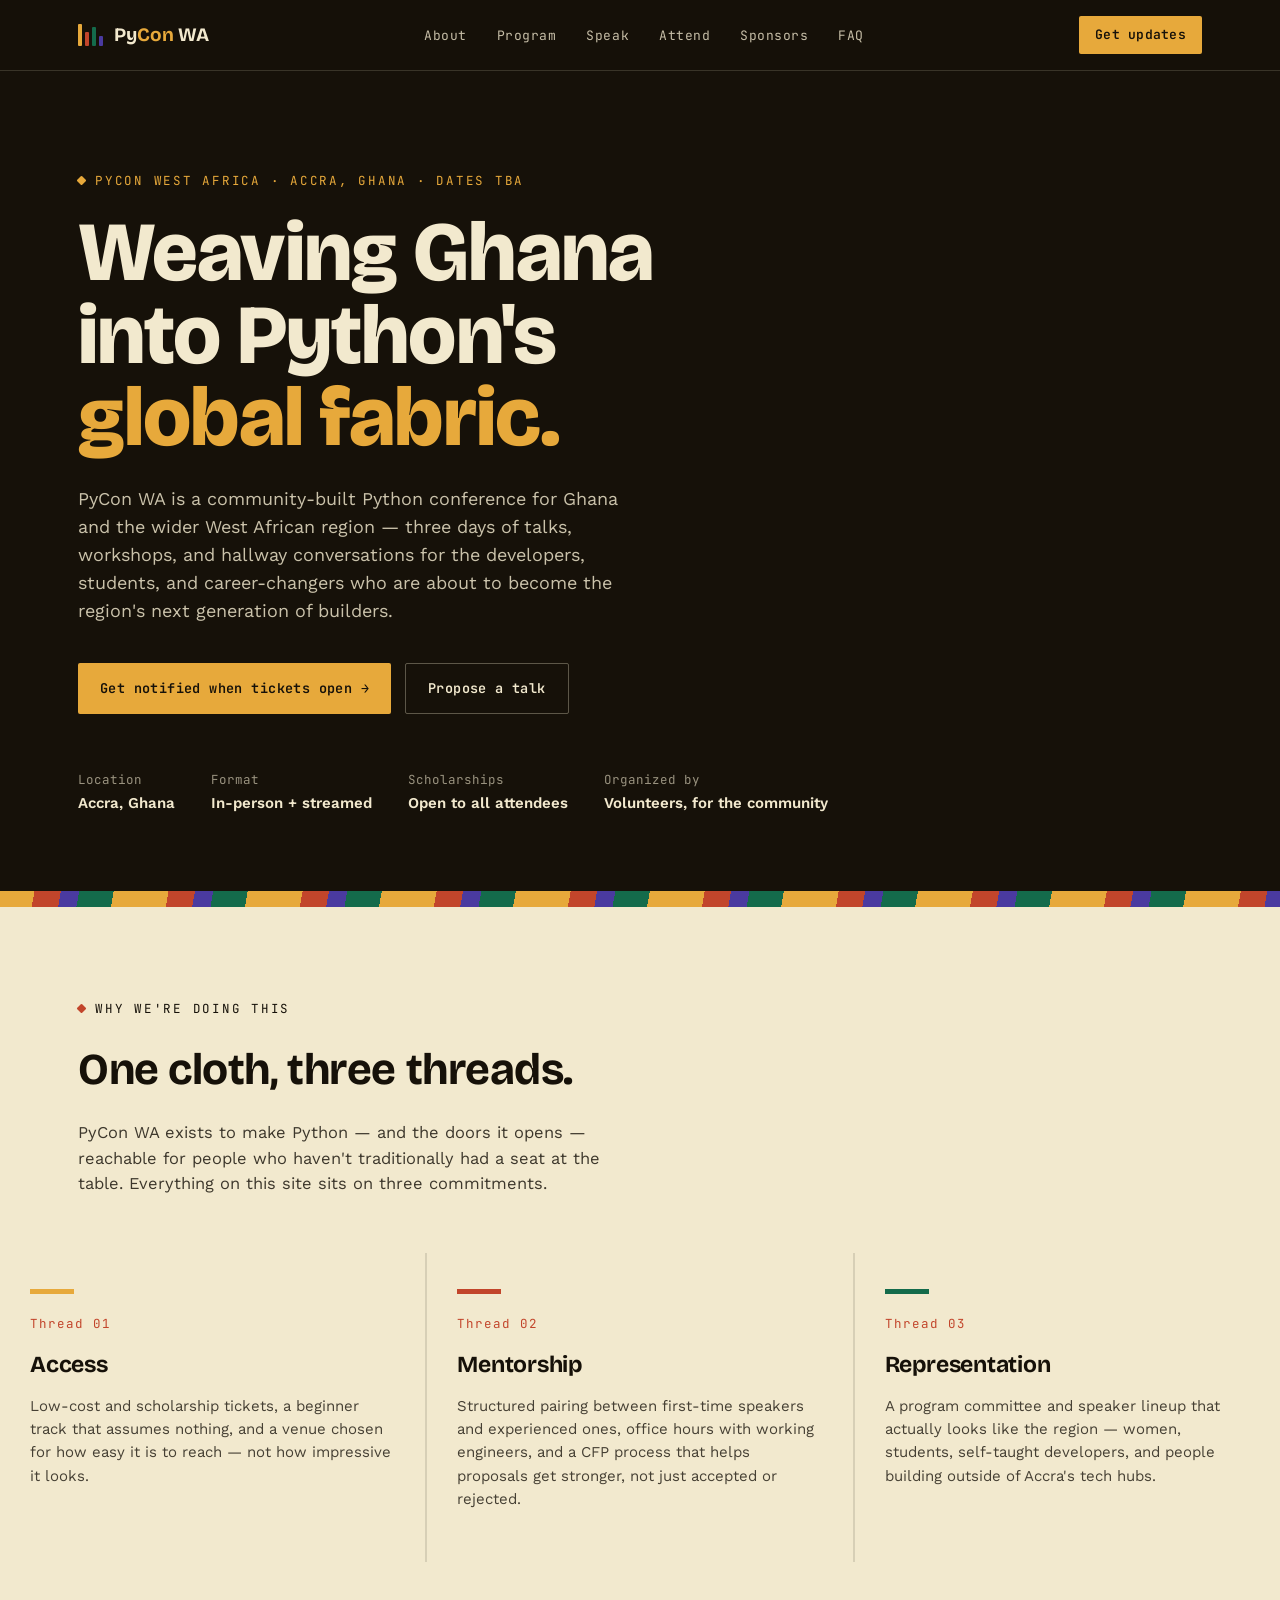
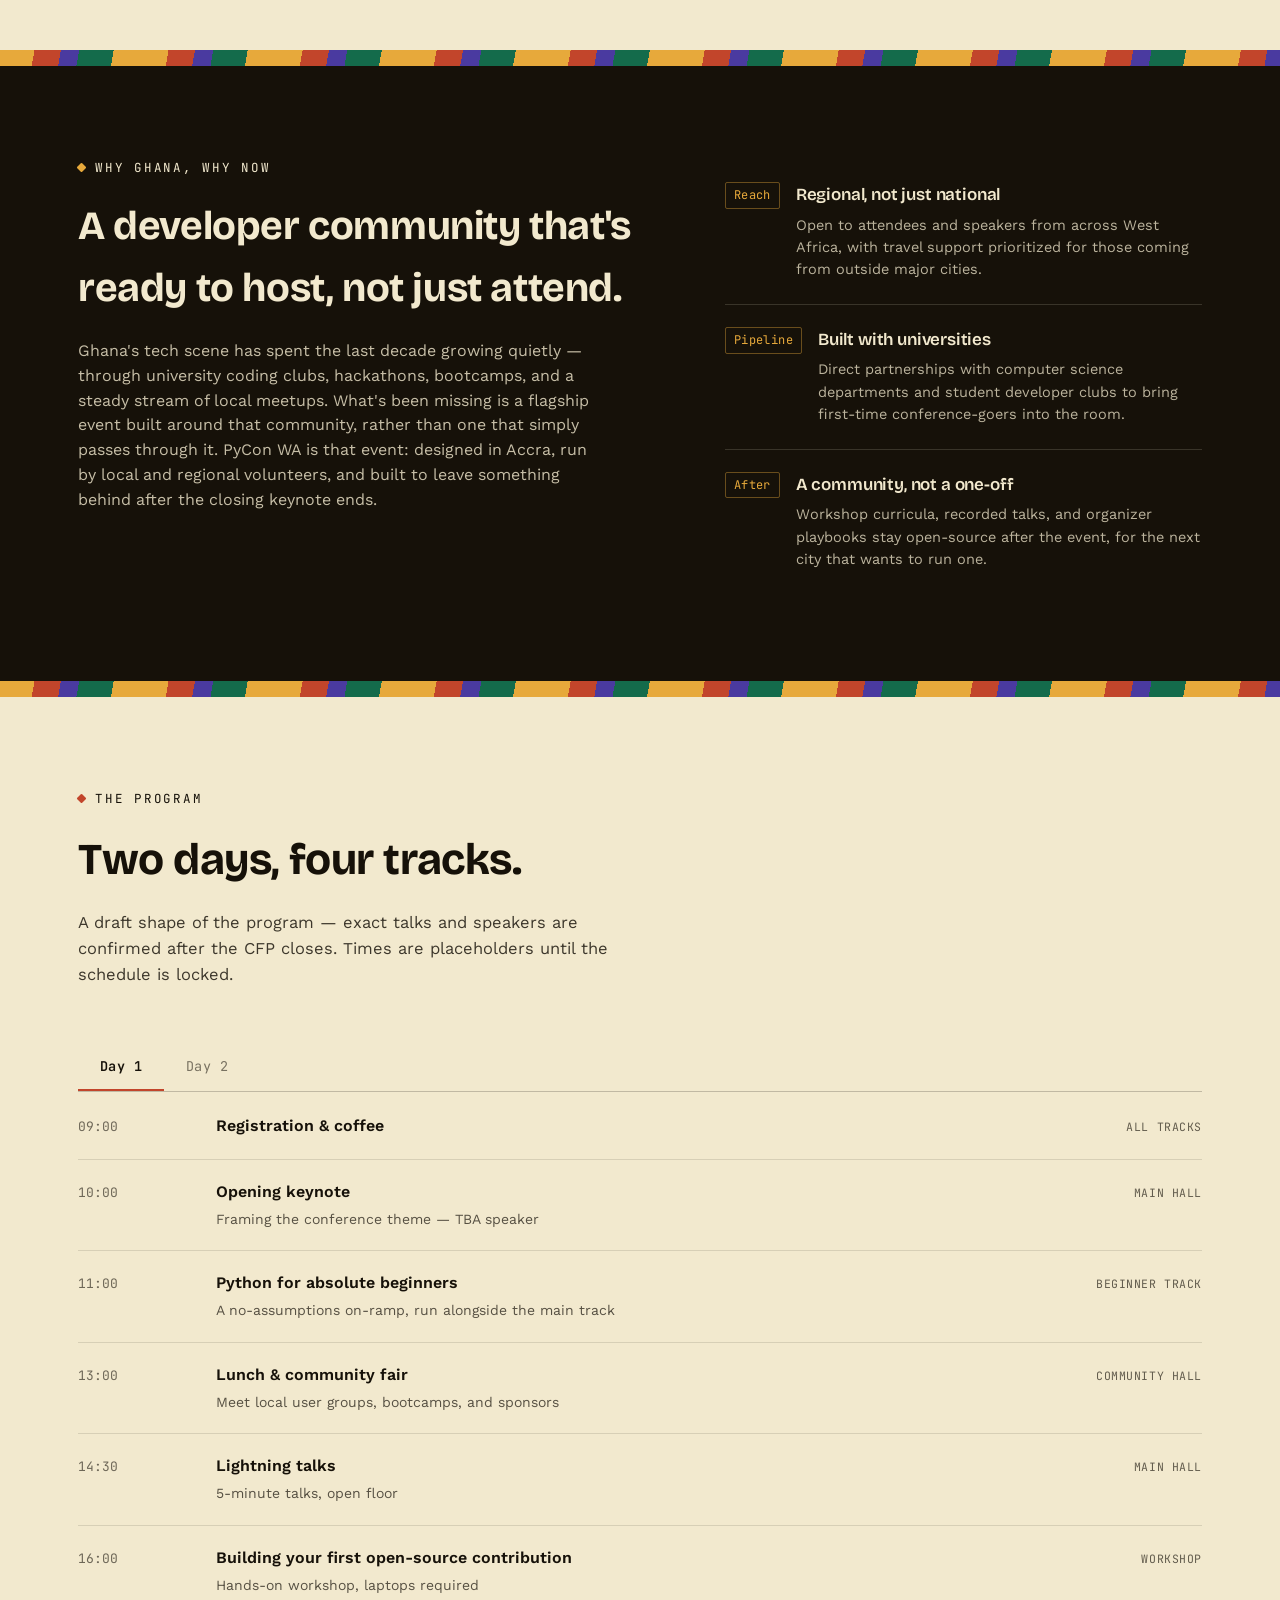
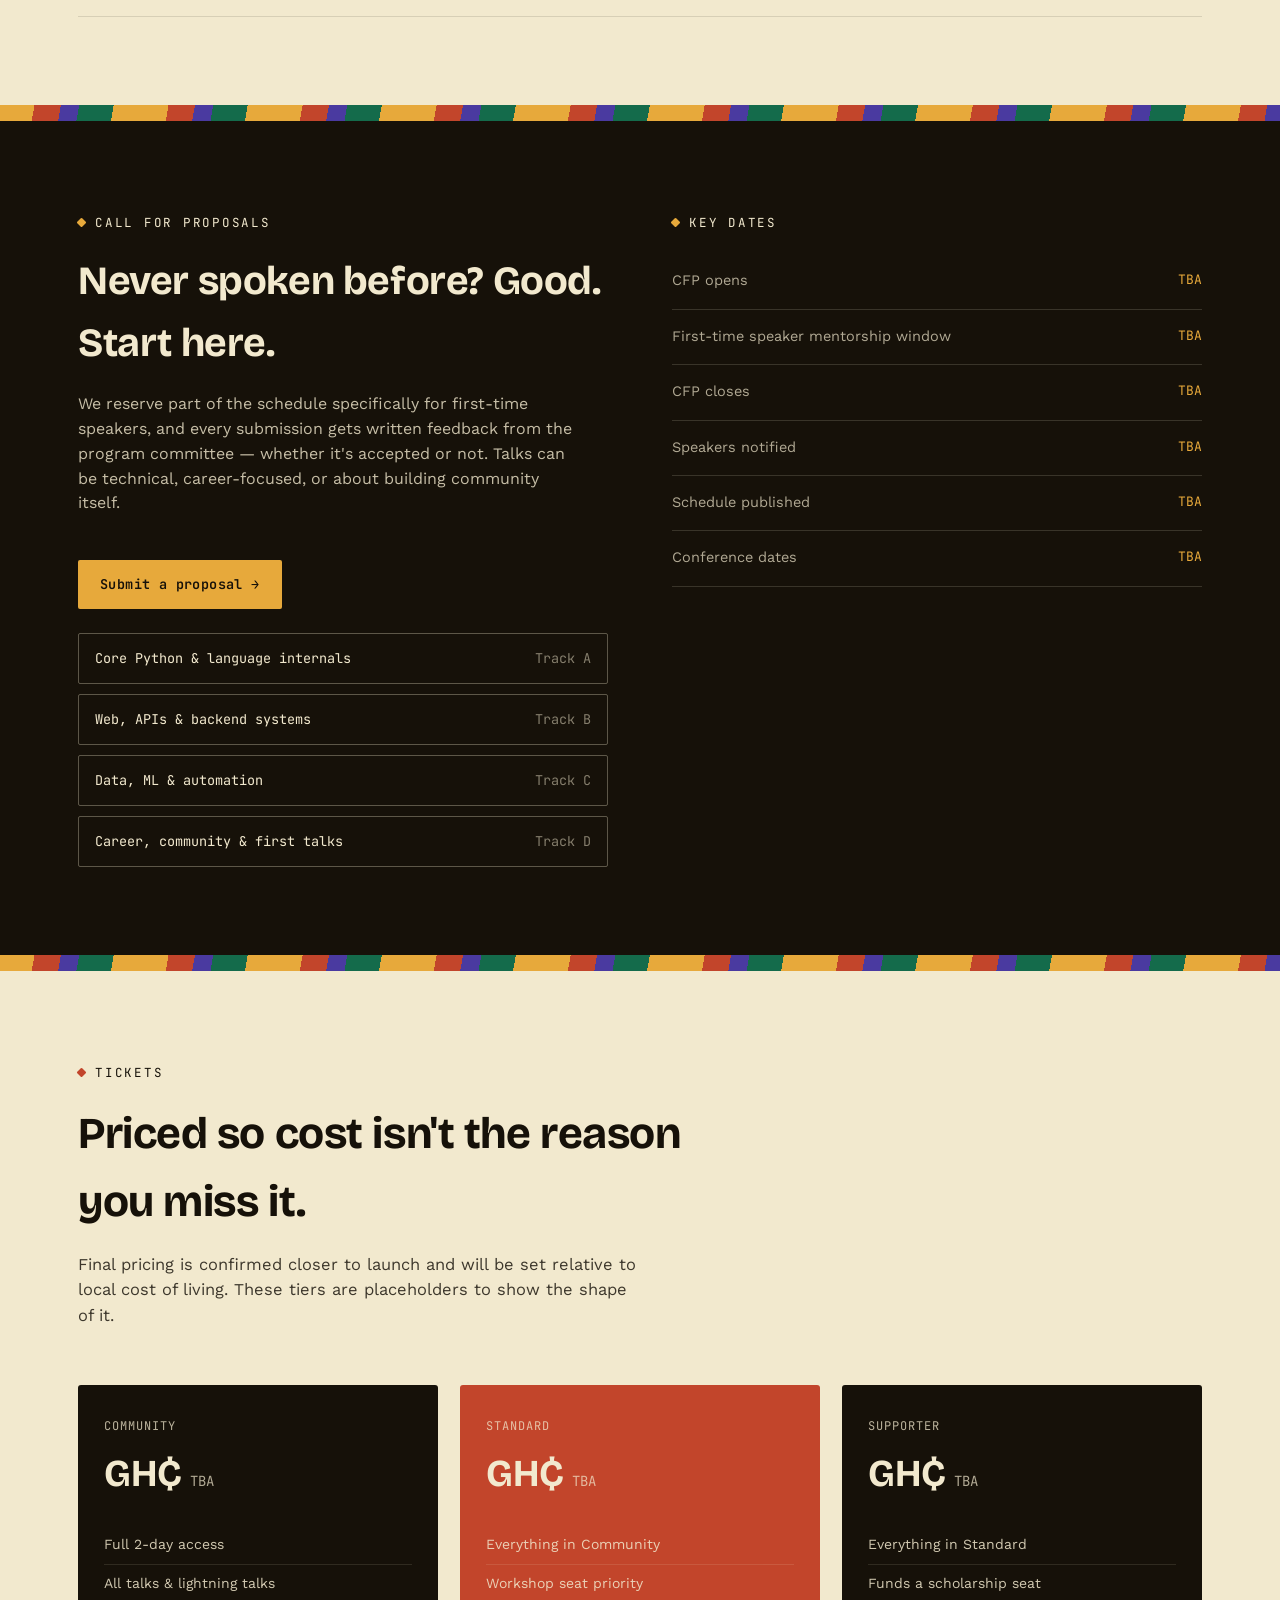
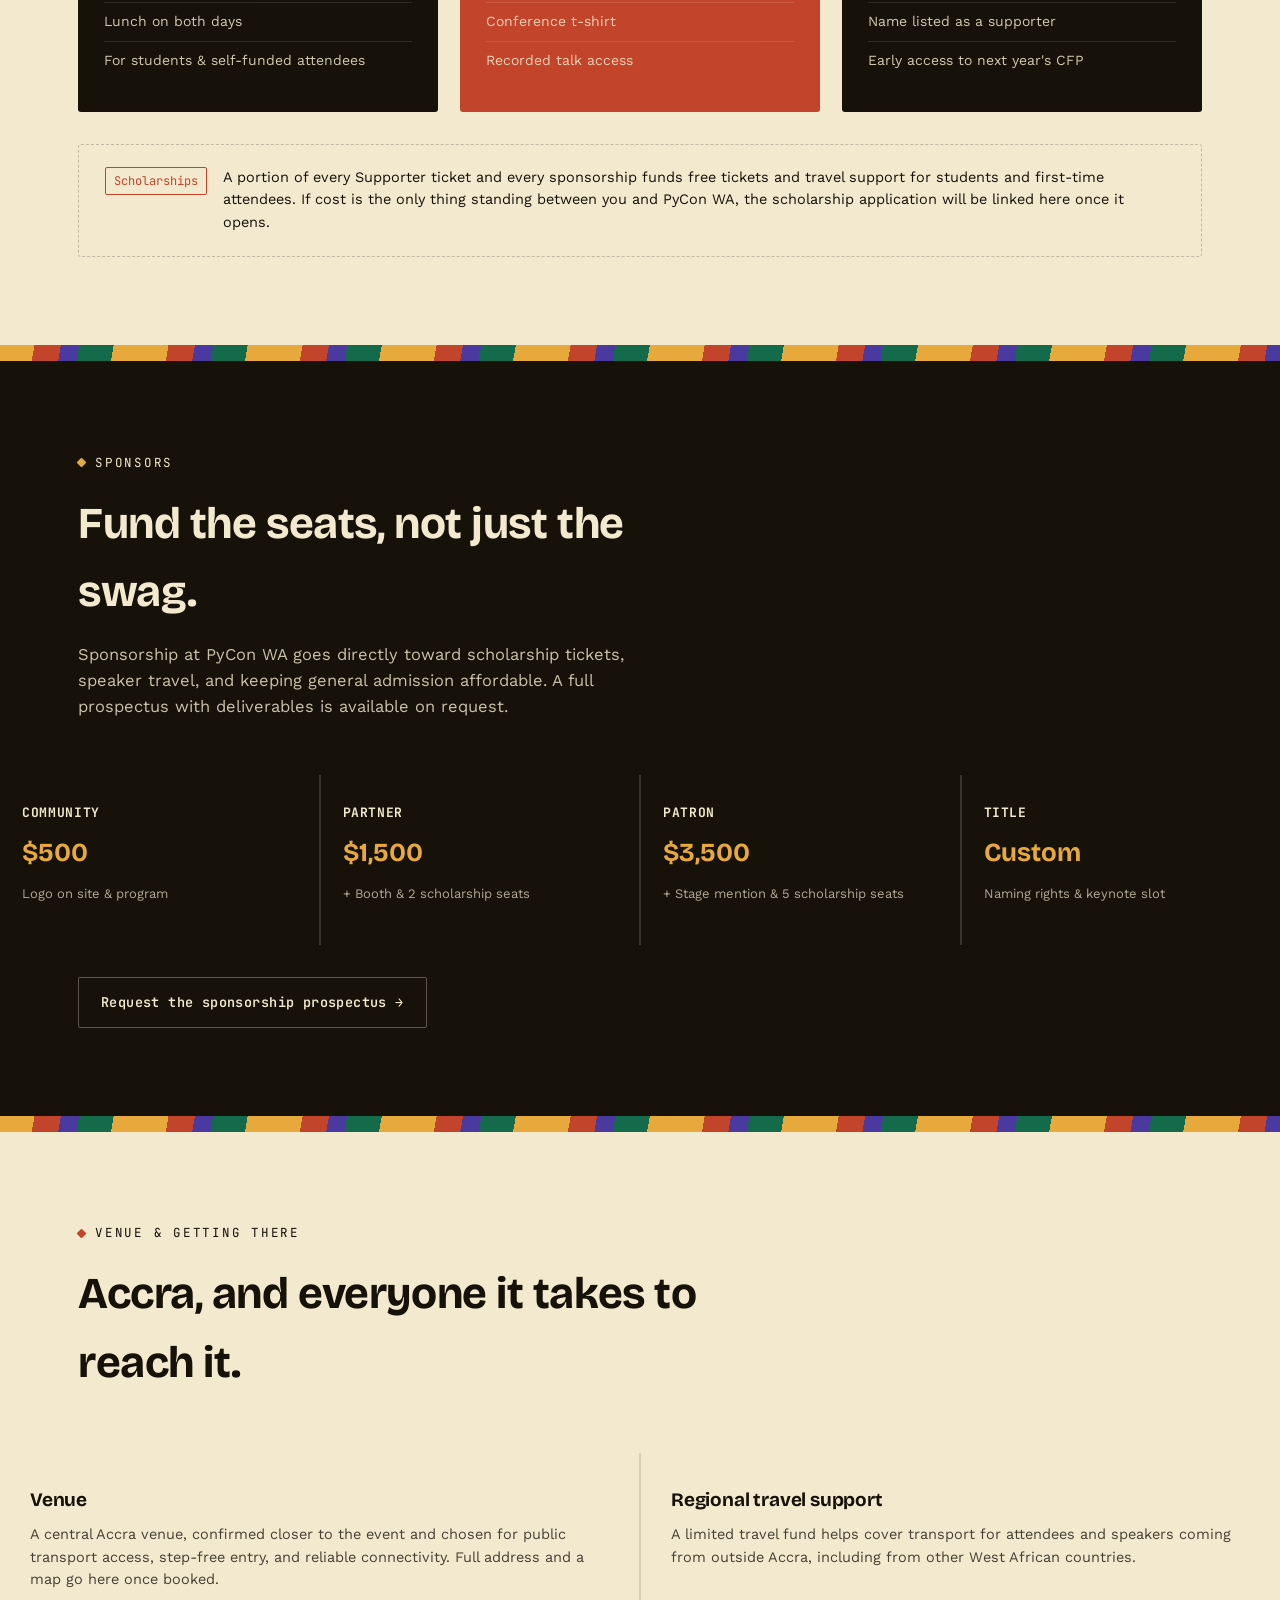
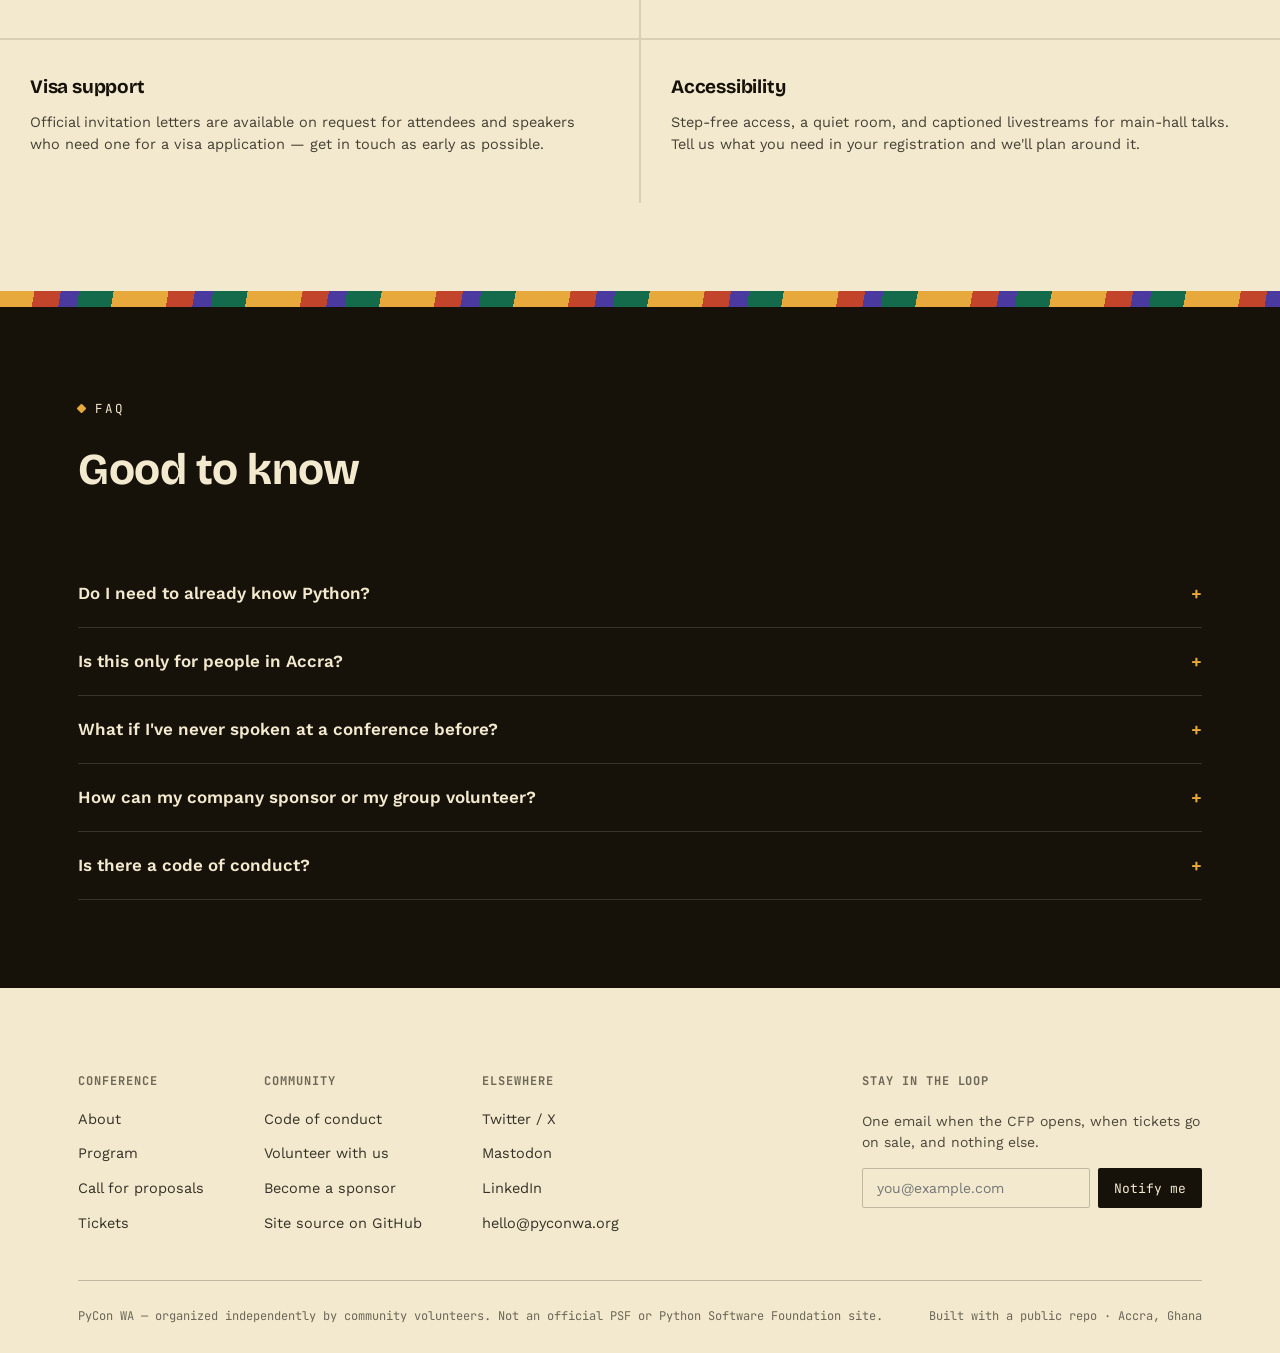
==== src/index.html @ 1bf24584 "initial commit" ====
<!DOCTYPE html>
<html lang="en">
<head>
<meta charset="UTF-8">
<meta name="viewport" content="width=device-width, initial-scale=1.0">
<title>PyCon WA 2027 — Accra, Ghana</title>
<meta name="description" content="PyCon West Africa — a Python conference in Accra, Ghana, built to expand who gets to build with technology.">
<link rel="preconnect" href="https://fonts.googleapis.com">
<link rel="preconnect" href="https://fonts.gstatic.com" crossorigin>
<link href="https://fonts.googleapis.com/css2?family=Bricolage+Grotesque:opsz,wght@12..96,400;12..96,500;12..96,600;12..96,700;12..96,800&family=Work+Sans:wght@400;500;600;700&family=JetBrains+Mono:wght@400;500;600&display=swap" rel="stylesheet">
<link rel="stylesheet" href="static/css/styles.css">
</head>
<body>

<header class="site">
  <nav>
    <a href="#" class="brand">
      <span class="brand-mark"><span></span><span></span><span></span><span></span></span>
      <span class="brand-word">Py<em>Con</em> WA</span>
    </a>
    <ul class="nav-links" id="navLinks">
      <li><a href="#about">About</a></li>
      <li><a href="#program">Program</a></li>
      <li><a href="#speak">Speak</a></li>
      <li><a href="#attend">Attend</a></li>
      <li><a href="#sponsors">Sponsors</a></li>
      <li><a href="#faq">FAQ</a></li>
    </ul>
    <a href="#attend" class="nav-cta">Get updates</a>
    <button class="nav-toggle" id="navToggle" aria-label="Toggle menu" aria-expanded="false">
      <svg viewBox="0 0 24 24" fill="none" stroke="currentColor" stroke-width="2"><path d="M4 7h16M4 12h16M4 17h16"/></svg>
    </button>
  </nav>
</header>

<section class="hero dark">
  <div class="wrap">
    <div class="hero-kicker eyebrow">PyCon West Africa · Accra, Ghana · Dates TBA</div>
    <h1>Weaving Ghana <br>into Python's <span class="accent">global fabric.</span></h1>
    <p class="hero-sub">PyCon WA is a community-built Python conference for Ghana and the wider West African region — three days of talks, workshops, and hallway conversations for the developers, students, and career-changers who are about to become the region's next generation of builders.</p>
    <div class="hero-actions">
      <a href="#attend" class="btn btn-primary">Get notified when tickets open →</a>
      <a href="#speak" class="btn btn-ghost">Propose a talk</a>
    </div>
    <div class="hero-meta">
      <div>Location <strong>Accra, Ghana</strong></div>
      <div>Format <strong>In-person + streamed</strong></div>
      <div>Scholarships <strong>Open to all attendees</strong></div>
      <div>Organized by <strong>Volunteers, for the community</strong></div>
    </div>
  </div>
</section>

<div class="weave"></div>

<section class="light" id="about">
  <div class="wrap">
    <div class="section-head reveal">
      <div class="eyebrow">Why we're doing this</div>
      <h2>One cloth, three threads.</h2>
      <p>PyCon WA exists to make Python — and the doors it opens — reachable for people who haven't traditionally had a seat at the table. Everything on this site sits on three commitments.</p>
    </div>
  </div>
  <div class="threads">
    <div class="thread reveal">
      <div class="thread-bar"></div>
      <div class="thread-num">Thread 01</div>
      <h3>Access</h3>
      <p>Low-cost and scholarship tickets, a beginner track that assumes nothing, and a venue chosen for how easy it is to reach — not how impressive it looks.</p>
    </div>
    <div class="thread reveal">
      <div class="thread-bar"></div>
      <div class="thread-num">Thread 02</div>
      <h3>Mentorship</h3>
      <p>Structured pairing between first-time speakers and experienced ones, office hours with working engineers, and a CFP process that helps proposals get stronger, not just accepted or rejected.</p>
    </div>
    <div class="thread reveal">
      <div class="thread-bar"></div>
      <div class="thread-num">Thread 03</div>
      <h3>Representation</h3>
      <p>A program committee and speaker lineup that actually looks like the region — women, students, self-taught developers, and people building outside of Accra's tech hubs.</p>
    </div>
  </div>
</section>

<div class="weave"></div>

<section class="dark" id="why-ghana">
  <div class="wrap">
    <div class="why-grid">
      <div class="reveal">
        <div class="eyebrow">Why Ghana, why now</div>
        <h2 style="font-size:clamp(28px,3.6vw,40px); font-weight:700; margin-top:16px;">A developer community that's ready to host, not just attend.</h2>
        <p style="margin-top:20px; opacity:0.8; max-width:52ch;">Ghana's tech scene has spent the last decade growing quietly — through university coding clubs, hackathons, bootcamps, and a steady stream of local meetups. What's been missing is a flagship event built around that community, rather than one that simply passes through it. PyCon WA is that event: designed in Accra, run by local and regional volunteers, and built to leave something behind after the closing keynote ends.</p>
      </div>
      <ul class="why-list reveal">
        <li>
          <span class="why-tag">Reach</span>
          <div><h4>Regional, not just national</h4><p>Open to attendees and speakers from across West Africa, with travel support prioritized for those coming from outside major cities.</p></div>
        </li>
        <li>
          <span class="why-tag">Pipeline</span>
          <div><h4>Built with universities</h4><p>Direct partnerships with computer science departments and student developer clubs to bring first-time conference-goers into the room.</p></div>
        </li>
        <li>
          <span class="why-tag">After</span>
          <div><h4>A community, not a one-off</h4><p>Workshop curricula, recorded talks, and organizer playbooks stay open-source after the event, for the next city that wants to run one.</p></div>
        </li>
      </ul>
    </div>
  </div>
</section>

<div class="weave"></div>

<section class="light" id="program">
  <div class="wrap">
    <div class="section-head reveal">
      <div class="eyebrow">The program</div>
      <h2>Two days, four tracks.</h2>
      <p>A draft shape of the program — exact talks and speakers are confirmed after the CFP closes. Times are placeholders until the schedule is locked.</p>
    </div>
    <div class="tabs reveal">
      <button class="tab active" data-day="day1">Day 1</button>
      <button class="tab" data-day="day2">Day 2</button>
    </div>
    <div class="day active" id="day1">
      <div class="slot"><div class="slot-time">09:00</div><div><div class="slot-title">Registration & coffee</div></div><div class="slot-track">All tracks</div></div>
      <div class="slot"><div class="slot-time">10:00</div><div><div class="slot-title">Opening keynote</div><div class="slot-desc">Framing the conference theme — TBA speaker</div></div><div class="slot-track">Main hall</div></div>
      <div class="slot"><div class="slot-time">11:00</div><div><div class="slot-title">Python for absolute beginners</div><div class="slot-desc">A no-assumptions on-ramp, run alongside the main track</div></div><div class="slot-track">Beginner track</div></div>
      <div class="slot"><div class="slot-time">13:00</div><div><div class="slot-title">Lunch & community fair</div><div class="slot-desc">Meet local user groups, bootcamps, and sponsors</div></div><div class="slot-track">Community hall</div></div>
      <div class="slot"><div class="slot-time">14:30</div><div><div class="slot-title">Lightning talks</div><div class="slot-desc">5-minute talks, open floor</div></div><div class="slot-track">Main hall</div></div>
      <div class="slot"><div class="slot-time">16:00</div><div><div class="slot-title">Building your first open-source contribution</div><div class="slot-desc">Hands-on workshop, laptops required</div></div><div class="slot-track">Workshop</div></div>
    </div>
    <div class="day" id="day2">
      <div class="slot"><div class="slot-time">09:30</div><div><div class="slot-title">Careers panel: breaking into tech in Ghana</div><div class="slot-desc">Hiring managers and recent hires in conversation</div></div><div class="slot-track">Career & community</div></div>
      <div class="slot"><div class="slot-time">10:30</div><div><div class="slot-title">Scaling Python in production</div><div class="slot-desc">TBA speaker</div></div><div class="slot-track">Main hall</div></div>
      <div class="slot"><div class="slot-time">12:00</div><div><div class="slot-title">Data & ML with local datasets</div><div class="slot-desc">Working with regional data challenges</div></div><div class="slot-track">Workshop</div></div>
      <div class="slot"><div class="slot-time">14:00</div><div><div class="slot-title">Organizing your own PyCon</div><div class="slot-desc">A playbook session for the next city</div></div><div class="slot-track">Career & community</div></div>
      <div class="slot"><div class="slot-time">15:30</div><div><div class="slot-title">Closing keynote & next steps</div></div><div class="slot-track">Main hall</div></div>
    </div>
  </div>
</section>

<div class="weave"></div>

<section class="dark" id="speak">
  <div class="wrap">
    <div class="cfp-grid">
      <div class="reveal">
        <div class="eyebrow">Call for proposals</div>
        <h2 style="font-size:clamp(28px,3.6vw,40px); font-weight:700; margin-top:16px;">Never spoken before? Good. Start here.</h2>
        <p style="margin-top:18px; opacity:0.8; max-width:50ch;">We reserve part of the schedule specifically for first-time speakers, and every submission gets written feedback from the program committee — whether it's accepted or not. Talks can be technical, career-focused, or about building community itself.</p>
        <a href="#" class="btn btn-primary" style="margin-top:28px;">Submit a proposal →</a>
        <ul class="track-list">
          <li>Core Python & language internals <span style="opacity:0.5;">Track A</span></li>
          <li>Web, APIs & backend systems <span style="opacity:0.5;">Track B</span></li>
          <li>Data, ML & automation <span style="opacity:0.5;">Track C</span></li>
          <li>Career, community & first talks <span style="opacity:0.5;">Track D</span></li>
        </ul>
      </div>
      <div class="reveal">
        <div class="eyebrow">Key dates</div>
        <ul class="dates" style="margin-top:20px;">
          <li><span>CFP opens</span><span>TBA</span></li>
          <li><span>First-time speaker mentorship window</span><span>TBA</span></li>
          <li><span>CFP closes</span><span>TBA</span></li>
          <li><span>Speakers notified</span><span>TBA</span></li>
          <li><span>Schedule published</span><span>TBA</span></li>
          <li><span>Conference dates</span><span>TBA</span></li>
        </ul>
      </div>
    </div>
  </div>
</section>

<div class="weave"></div>

<section class="light" id="attend">
  <div class="wrap">
    <div class="section-head reveal">
      <div class="eyebrow">Tickets</div>
      <h2>Priced so cost isn't the reason you miss it.</h2>
      <p>Final pricing is confirmed closer to launch and will be set relative to local cost of living. These tiers are placeholders to show the shape of it.</p>
    </div>
    <div class="tickets">
      <div class="ticket reveal">
        <div class="ticket-tier">Community</div>
        <div class="ticket-price">GH₵ <span>TBA</span></div>
        <ul>
          <li>Full 2-day access</li>
          <li>All talks & lightning talks</li>
          <li>Lunch on both days</li>
          <li>For students & self-funded attendees</li>
        </ul>
      </div>
      <div class="ticket featured reveal">
        <div class="ticket-tier">Standard</div>
        <div class="ticket-price">GH₵ <span>TBA</span></div>
        <ul>
          <li>Everything in Community</li>
          <li>Workshop seat priority</li>
          <li>Conference t-shirt</li>
          <li>Recorded talk access</li>
        </ul>
      </div>
      <div class="ticket reveal">
        <div class="ticket-tier">Supporter</div>
        <div class="ticket-price">GH₵ <span>TBA</span></div>
        <ul>
          <li>Everything in Standard</li>
          <li>Funds a scholarship seat</li>
          <li>Name listed as a supporter</li>
          <li>Early access to next year's CFP</li>
        </ul>
      </div>
    </div>
    <div class="scholarship-note reveal">
      <span style="font-family:var(--mono); font-size:12px; color:var(--rust); border:1px solid var(--rust); padding:4px 8px; border-radius:2px; flex:none;">Scholarships</span>
      <p style="margin:0;">A portion of every Supporter ticket and every sponsorship funds free tickets and travel support for students and first-time attendees. If cost is the only thing standing between you and PyCon WA, the scholarship application will be linked here once it opens.</p>
    </div>
  </div>
</section>

<div class="weave"></div>

<section class="dark" id="sponsors">
  <div class="wrap">
    <div class="section-head reveal">
      <div class="eyebrow">Sponsors</div>
      <h2>Fund the seats, not just the swag.</h2>
      <p>Sponsorship at PyCon WA goes directly toward scholarship tickets, speaker travel, and keeping general admission affordable. A full prospectus with deliverables is available on request.</p>
    </div>
  </div>
  <div class="sponsor-tiers">
    <div class="sponsor-tier reveal"><h4>Community</h4><div class="amt">$500</div><p>Logo on site & program</p></div>
    <div class="sponsor-tier reveal"><h4>Partner</h4><div class="amt">$1,500</div><p>+ Booth & 2 scholarship seats</p></div>
    <div class="sponsor-tier reveal"><h4>Patron</h4><div class="amt">$3,500</div><p>+ Stage mention & 5 scholarship seats</p></div>
    <div class="sponsor-tier reveal"><h4>Title</h4><div class="amt">Custom</div><p>Naming rights & keynote slot</p></div>
  </div>
  <div class="wrap" style="margin-top:32px;">
    <a href="mailto:sponsors@pyconwa.org" class="btn btn-ghost reveal">Request the sponsorship prospectus →</a>
  </div>
</section>

<div class="weave"></div>

<section class="light" id="venue">
  <div class="wrap">
    <div class="section-head reveal">
      <div class="eyebrow">Venue & getting there</div>
      <h2>Accra, and everyone it takes to reach it.</h2>
    </div>
  </div>
  <div class="venue-grid">
    <div class="venue-card reveal">
      <h3>Venue</h3>
      <p>A central Accra venue, confirmed closer to the event and chosen for public transport access, step-free entry, and reliable connectivity. Full address and a map go here once booked.</p>
    </div>
    <div class="venue-card reveal">
      <h3>Regional travel support</h3>
      <p>A limited travel fund helps cover transport for attendees and speakers coming from outside Accra, including from other West African countries.</p>
    </div>
    <div class="venue-card reveal">
      <h3>Visa support</h3>
      <p>Official invitation letters are available on request for attendees and speakers who need one for a visa application — get in touch as early as possible.</p>
    </div>
    <div class="venue-card reveal">
      <h3>Accessibility</h3>
      <p>Step-free access, a quiet room, and captioned livestreams for main-hall talks. Tell us what you need in your registration and we'll plan around it.</p>
    </div>
  </div>
</section>

<div class="weave"></div>

<section class="dark" id="faq">
  <div class="wrap">
    <div class="section-head reveal">
      <div class="eyebrow">FAQ</div>
      <h2>Good to know</h2>
    </div>
    <div id="faqList">
      <div class="faq-item reveal">
        <button class="faq-q">Do I need to already know Python? <span class="plus">+</span></button>
        <div class="faq-a"><p>No. The beginner track runs alongside the main program and assumes no prior programming experience — just curiosity and a laptop.</p></div>
      </div>
      <div class="faq-item reveal">
        <button class="faq-q">Is this only for people in Accra? <span class="plus">+</span></button>
        <div class="faq-a"><p>Not at all. PyCon WA is regional by design — we expect and welcome attendees from across Ghana and neighboring West African countries, and offer travel support to make that possible.</p></div>
      </div>
      <div class="faq-item reveal">
        <button class="faq-q">What if I've never spoken at a conference before? <span class="plus">+</span></button>
        <div class="faq-a"><p>First-time speakers are exactly who the CFP is built for. You'll get written feedback on your proposal and, if accepted, an optional mentor to help you prepare the talk itself.</p></div>
      </div>
      <div class="faq-item reveal">
        <button class="faq-q">How can my company sponsor or my group volunteer? <span class="plus">+</span></button>
        <div class="faq-a"><p>Reach out through the sponsor email above for sponsorship, or the volunteer link in the footer to join the organizing team — no experience running events required.</p></div>
      </div>
      <div class="faq-item reveal">
        <button class="faq-q">Is there a code of conduct? <span class="plus">+</span></button>
        <div class="faq-a"><p>Yes — every attendee, speaker, sponsor, and organizer agrees to it. It's linked in the footer and enforced by a named response team at the event.</p></div>
      </div>
    </div>
  </div>
</section>

<footer>
  <div class="wrap">
    <div class="footer-top">
      <div class="footer-cols">
        <div class="footer-col">
          <h5>Conference</h5>
          <ul>
            <li><a href="#about">About</a></li>
            <li><a href="#program">Program</a></li>
            <li><a href="#speak">Call for proposals</a></li>
            <li><a href="#attend">Tickets</a></li>
          </ul>
        </div>
        <div class="footer-col">
          <h5>Community</h5>
          <ul>
            <li><a href="#">Code of conduct</a></li>
            <li><a href="#">Volunteer with us</a></li>
            <li><a href="#sponsors">Become a sponsor</a></li>
            <li><a href="https://github.com/" target="_blank" rel="noopener">Site source on GitHub</a></li>
          </ul>
        </div>
        <div class="footer-col">
          <h5>Elsewhere</h5>
          <ul>
            <li><a href="#">Twitter / X</a></li>
            <li><a href="#">Mastodon</a></li>
            <li><a href="#">LinkedIn</a></li>
            <li><a href="mailto:hello@pyconwa.org">hello@pyconwa.org</a></li>
          </ul>
        </div>
      </div>
      <div class="newsletter">
        <h5 style="font-family:var(--mono); font-size:12px; letter-spacing:0.08em; text-transform:uppercase; opacity:0.6;">Stay in the loop</h5>
        <p style="font-size:14px; opacity:0.75; margin-top:8px;">One email when the CFP opens, when tickets go on sale, and nothing else.</p>
        <form id="newsletterForm">
          <input type="email" placeholder="you@example.com" required>
          <button type="submit">Notify me</button>
        </form>
      </div>
    </div>
    <div class="footer-bottom">
      <span>PyCon WA — organized independently by community volunteers. Not an official PSF or Python Software Foundation site.</span>
      <span>Built with a public repo · Accra, Ghana</span>
    </div>
  </div>
</footer>

<script src="static/js/main.js" defer></script>

</body>
</html>
---- src/static/css/styles.css ----
:root{
  --ink:#161109;
  --ink-soft:#231a10;
  --paper:#F2E9CE;
  --paper-line: rgba(22,17,9,0.12);
  --paper-line-strong: rgba(22,17,9,0.22);
  --cream-line: rgba(242,233,206,0.16);
  --cream-line-strong: rgba(242,233,206,0.32);
  --gold:#E7A93B;
  --rust:#C2452B;
  --teal:#146B4B;
  --indigo:#4A3AA0;
  --max: 1180px;
  --display: 'Bricolage Grotesque', system-ui, sans-serif;
  --body: 'Work Sans', system-ui, sans-serif;
  --mono: 'JetBrains Mono', ui-monospace, monospace;
}

*{box-sizing:border-box;}
html{scroll-behavior:smooth;}
body{
  margin:0;
  background:var(--ink);
  color:var(--paper);
  font-family:var(--body);
  font-size:16px;
  line-height:1.55;
  -webkit-font-smoothing:antialiased;
}
@media (prefers-reduced-motion: reduce){
  html{scroll-behavior:auto;}
  *{animation-duration:0.001ms !important; transition-duration:0.001ms !important;}
}

img,svg{display:block; max-width:100%;}
a{color:inherit;}
.wrap{max-width:var(--max); margin:0 auto; padding:0 28px;}

h1,h2,h3,h4{font-family:var(--display); margin:0; letter-spacing:-0.01em;}
.eyebrow{
  font-family:var(--mono);
  font-size:12.5px;
  letter-spacing:0.14em;
  text-transform:uppercase;
  display:inline-flex;
  align-items:center;
  gap:10px;
}
.eyebrow::before{
  content:"";
  width:7px; height:7px;
  background:var(--gold);
  border-radius:1px;
  transform:rotate(45deg);
  flex:none;
}

/* ---------- weave stripe divider ---------- */
.weave{
  height:16px;
  width:100%;
  background:repeating-linear-gradient(
    100deg,
    var(--gold) 0 34px,
    var(--rust) 34px 60px,
    var(--indigo) 60px 78px,
    var(--teal) 78px 112px,
    var(--gold) 112px 132px
  );
  background-size:220% 100%;
}

/* ---------- nav ---------- */
header.site{
  position:sticky; top:0; z-index:50;
  background:rgba(22,17,9,0.92);
  backdrop-filter: blur(8px);
  border-bottom:1px solid var(--cream-line);
}
nav{
  max-width:var(--max); margin:0 auto; padding:16px 28px;
  display:flex; align-items:center; justify-content:space-between;
}
.brand{display:flex; align-items:center; gap:11px; text-decoration:none;}
.brand-mark{display:flex; gap:3px; align-items:flex-end; height:22px;}
.brand-mark span{width:4px; display:block; border-radius:1px;}
.brand-mark span:nth-child(1){height:22px; background:var(--gold);}
.brand-mark span:nth-child(2){height:14px; background:var(--rust);}
.brand-mark span:nth-child(3){height:19px; background:var(--teal);}
.brand-mark span:nth-child(4){height:10px; background:var(--indigo);}
.brand-word{font-family:var(--display); font-weight:700; font-size:19px; color:var(--paper);}
.brand-word em{font-style:normal; color:var(--gold);}

.nav-links{display:flex; gap:30px; list-style:none; margin:0; padding:0;}
.nav-links a{
  font-family:var(--mono); font-size:13px; text-decoration:none;
  letter-spacing:0.04em; color:var(--paper); opacity:0.8;
  padding-bottom:3px; border-bottom:1px solid transparent;
  transition:opacity 0.15s, border-color 0.15s;
}
.nav-links a:hover{opacity:1; border-color:var(--gold);}
.nav-cta{
  font-family:var(--mono); font-size:13px; text-decoration:none;
  background:var(--gold); color:var(--ink); padding:9px 16px;
  border-radius:2px; font-weight:600; letter-spacing:0.02em;
  transition:transform 0.15s, background 0.15s;
  white-space:nowrap;
}
.nav-cta:hover{background:#f0bb5c;}
.nav-toggle{display:none; background:none; border:0; color:var(--paper); cursor:pointer; padding:6px;}
.nav-toggle svg{width:24px; height:24px;}

@media (max-width: 860px){
  .nav-links{
    position:fixed; top:65px; left:0; right:0; bottom:0;
    background:var(--ink); flex-direction:column; gap:0;
    padding:10px 28px 28px; transform:translateY(-8px); opacity:0; pointer-events:none;
    transition:opacity 0.2s, transform 0.2s;
  }
  .nav-links.open{opacity:1; transform:translateY(0); pointer-events:auto;}
  .nav-links a{padding:16px 0; border-bottom:1px solid var(--cream-line); width:100%;}
  .nav-cta{display:none;}
  .nav-toggle{display:block;}
}

/* ---------- hero ---------- */
.hero{
  padding:96px 0 76px;
  position:relative;
  overflow:hidden;
}
.hero .wrap{position:relative; z-index:2;}
.hero-kicker{color:var(--gold); margin-bottom:22px;}
.hero h1{
  font-size:clamp(42px, 7vw, 84px);
  font-weight:800;
  line-height:0.98;
  max-width:14ch;
}
.hero h1 .accent{color:var(--gold);}
.hero-sub{
  max-width:52ch; font-size:18px; color:rgba(242,233,206,0.82);
  margin-top:26px;
}
.hero-actions{display:flex; gap:14px; margin-top:38px; flex-wrap:wrap;}
.btn{
  font-family:var(--mono); font-size:13.5px; letter-spacing:0.03em;
  padding:14px 22px; border-radius:2px; text-decoration:none;
  display:inline-flex; align-items:center; gap:8px; font-weight:600;
  transition:transform 0.15s, box-shadow 0.15s;
}
.btn:hover{transform:translateY(-2px);}
.btn-primary{background:var(--gold); color:var(--ink);}
.btn-primary:hover{box-shadow:0 6px 0 0 rgba(231,169,59,0.28);}
.btn-ghost{background:transparent; color:var(--paper); border:1px solid var(--cream-line-strong);}
.btn-ghost:hover{border-color:var(--gold); box-shadow:0 6px 0 0 rgba(242,233,206,0.06);}

.hero-meta{
  margin-top:56px; display:flex; gap:36px; flex-wrap:wrap;
  font-family:var(--mono); font-size:12.5px; color:rgba(242,233,206,0.6);
}
.hero-meta strong{display:block; color:var(--paper); font-size:15px; font-family:var(--body); font-weight:600; margin-top:3px;}

/* ---------- section shells ---------- */
section{padding:88px 0;}
section.dark{background:var(--ink);}
section.light{background:var(--paper); color:var(--ink);}
.light .eyebrow::before{background:var(--rust);}
.light a{color:var(--ink);}

.section-head{max-width:640px; margin-bottom:56px;}
.section-head h2{font-size:clamp(30px,4vw,44px); font-weight:700; margin-top:16px;}
.section-head p{margin-top:16px; font-size:16.5px; opacity:0.82; max-width:56ch;}

/* ---------- about / threads ---------- */
.threads{display:grid; grid-template-columns:repeat(3,1fr); gap:2px; background:var(--paper-line);}
.thread{background:var(--paper); padding:36px 30px;}
.thread-num{font-family:var(--mono); font-size:12.5px; color:var(--rust); letter-spacing:0.08em;}
.thread h3{font-size:23px; margin-top:14px; font-weight:700;}
.thread p{margin-top:12px; font-size:15px; opacity:0.78;}
.thread-bar{height:5px; width:44px; margin-bottom:20px;}
.thread:nth-child(1) .thread-bar{background:var(--gold);}
.thread:nth-child(2) .thread-bar{background:var(--rust);}
.thread:nth-child(3) .thread-bar{background:var(--teal);}

@media (max-width:760px){ .threads{grid-template-columns:1fr;} }

/* ---------- why ghana ---------- */
.why-grid{display:grid; grid-template-columns:1.1fr 0.9fr; gap:64px; align-items:start;}
.why-list{list-style:none; margin:28px 0 0; padding:0; display:flex; flex-direction:column; gap:22px;}
.why-list li{
  display:flex; gap:16px; padding-bottom:22px;
  border-bottom:1px solid var(--cream-line);
}
.why-list li:last-child{border-bottom:0;}
.why-tag{
  font-family:var(--mono); font-size:12px; color:var(--gold);
  border:1px solid rgba(231,169,59,0.4); border-radius:2px;
  padding:3px 8px; height:fit-content; white-space:nowrap; letter-spacing:0.03em;
}
.why-list h4{font-size:17px; font-weight:600;}
.why-list p{margin:6px 0 0; font-size:14.5px; opacity:0.75;}
@media (max-width:860px){ .why-grid{grid-template-columns:1fr;} }

/* ---------- program ---------- */
.tabs{display:flex; gap:0; border-bottom:1px solid var(--paper-line-strong); margin-bottom:2px;}
.tab{
  font-family:var(--mono); font-size:13.5px; padding:14px 22px;
  background:none; border:0; border-bottom:2px solid transparent;
  cursor:pointer; color:var(--ink); opacity:0.55; letter-spacing:0.03em;
}
.tab.active{opacity:1; border-color:var(--rust); font-weight:600;}
.day{display:none;}
.day.active{display:block;}
.slot{
  display:grid; grid-template-columns:120px 1fr 160px;
  gap:18px; padding:20px 0; border-bottom:1px solid var(--paper-line);
  align-items:baseline;
}
.slot-time{font-family:var(--mono); font-size:13px; opacity:0.6;}
.slot-title{font-weight:600; font-size:16px;}
.slot-desc{font-size:14px; opacity:0.7; margin-top:4px; font-weight:400;}
.slot-track{
  font-family:var(--mono); font-size:11.5px; text-align:right;
  letter-spacing:0.05em; opacity:0.65; text-transform:uppercase;
}
@media (max-width:700px){
  .slot{grid-template-columns:1fr; gap:6px;}
  .slot-track{text-align:left;}
}

/* ---------- CFP ---------- */
.cfp-grid{display:grid; grid-template-columns:1fr 1fr; gap:64px;}
.track-list{list-style:none; margin:24px 0 0; padding:0; display:grid; gap:10px;}
.track-list li{
  font-family:var(--mono); font-size:13.5px; padding:14px 16px;
  border:1px solid var(--cream-line-strong); border-radius:2px;
  display:flex; justify-content:space-between; align-items:center;
}
.dates{list-style:none; margin:0; padding:0;}
.dates li{
  display:flex; justify-content:space-between; padding:16px 0;
  border-bottom:1px solid var(--cream-line); font-size:14.5px;
}
.dates li span:first-child{opacity:0.7;}
.dates li span:last-child{font-family:var(--mono); color:var(--gold); font-size:13px;}
@media (max-width:860px){ .cfp-grid{grid-template-columns:1fr;} }

/* ---------- tickets ---------- */
.tickets{display:grid; grid-template-columns:repeat(3,1fr); gap:22px;}
.ticket{
  background:var(--ink); color:var(--paper);
  padding:32px 26px; border-radius:3px; position:relative;
  display:flex; flex-direction:column;
}
.ticket.featured{background:var(--rust);}
.ticket-tier{font-family:var(--mono); font-size:12px; letter-spacing:0.08em; text-transform:uppercase; opacity:0.75;}
.ticket-price{font-family:var(--display); font-size:38px; font-weight:700; margin-top:10px;}
.ticket-price span{font-size:14px; font-weight:400; opacity:0.7; font-family:var(--mono);}
.ticket ul{list-style:none; margin:22px 0 0; padding:0; font-size:14px; flex:1;}
.ticket ul li{padding:8px 0; border-top:1px solid rgba(242,233,206,0.14); opacity:0.85;}
.ticket ul li:first-child{border-top:0;}
.scholarship-note{
  margin-top:32px; padding:22px 26px; border:1px dashed var(--paper-line-strong);
  border-radius:3px; font-size:14.5px; display:flex; gap:16px; align-items:flex-start;
}
@media (max-width:860px){ .tickets{grid-template-columns:1fr;} }

/* ---------- sponsors ---------- */
.sponsor-tiers{display:grid; grid-template-columns:repeat(4,1fr); gap:2px; background:var(--cream-line);}
.sponsor-tier{background:var(--ink); padding:28px 22px;}
.sponsor-tier h4{font-family:var(--mono); font-size:13px; letter-spacing:0.05em; text-transform:uppercase;}
.sponsor-tier .amt{font-family:var(--display); font-size:26px; font-weight:700; margin-top:10px; color:var(--gold);}
.sponsor-tier p{font-size:13px; opacity:0.7; margin-top:10px;}
@media (max-width:860px){ .sponsor-tiers{grid-template-columns:repeat(2,1fr);} }
@media (max-width:520px){ .sponsor-tiers{grid-template-columns:1fr;} }

/* ---------- venue ---------- */
.venue-grid{display:grid; grid-template-columns:1fr 1fr; gap:2px; background:var(--paper-line);}
.venue-card{background:var(--paper); padding:32px 30px;}
.venue-card h3{font-size:19px; font-weight:700;}
.venue-card p{margin-top:10px; font-size:14.5px; opacity:0.78;}
@media (max-width:760px){ .venue-grid{grid-template-columns:1fr;} }

/* ---------- faq ---------- */
.faq-item{border-bottom:1px solid var(--cream-line);}
.faq-q{
  width:100%; text-align:left; background:none; border:0; color:var(--paper);
  padding:22px 0; font-family:var(--body); font-size:17px; font-weight:600;
  display:flex; justify-content:space-between; align-items:center; cursor:pointer; gap:20px;
}
.faq-q .plus{font-family:var(--mono); font-size:18px; color:var(--gold); transition:transform 0.2s; flex:none;}
.faq-item.open .plus{transform:rotate(45deg);}
.faq-a{max-height:0; overflow:hidden; transition:max-height 0.25s ease;}
.faq-a p{padding:0 0 22px; font-size:14.5px; opacity:0.78; max-width:65ch;}

/* ---------- footer ---------- */
footer{background:var(--paper); color:var(--ink); padding:64px 0 28px;}
.footer-top{
  display:flex; justify-content:space-between; gap:40px; flex-wrap:wrap;
  padding-bottom:44px; border-bottom:1px solid var(--paper-line-strong);
}
.footer-cols{display:flex; gap:60px; flex-wrap:wrap;}
.footer-col h5{font-family:var(--mono); font-size:12px; letter-spacing:0.08em; text-transform:uppercase; opacity:0.6; margin-bottom:16px;}
.footer-col ul{list-style:none; margin:0; padding:0; display:flex; flex-direction:column; gap:10px;}
.footer-col a{text-decoration:none; font-size:14.5px; opacity:0.85;}
.footer-col a:hover{opacity:1; text-decoration:underline;}
.footer-bottom{
  display:flex; justify-content:space-between; align-items:center;
  padding-top:26px; flex-wrap:wrap; gap:12px;
  font-family:var(--mono); font-size:12px; opacity:0.6;
}
.newsletter{max-width:340px;}
.newsletter form{display:flex; gap:8px; margin-top:14px;}
.newsletter input{
  flex:1; padding:11px 14px; border:1px solid var(--paper-line-strong);
  background:transparent; border-radius:2px; font-family:var(--body); font-size:14px; color:var(--ink);
}
.newsletter button{
  background:var(--ink); color:var(--paper); border:0; padding:11px 16px;
  border-radius:2px; font-family:var(--mono); font-size:13px; cursor:pointer;
}

/* reveal on scroll */
.reveal{opacity:0; transform:translateY(16px); transition:opacity 0.6s ease, transform 0.6s ease;}
.reveal.in{opacity:1; transform:translateY(0);}
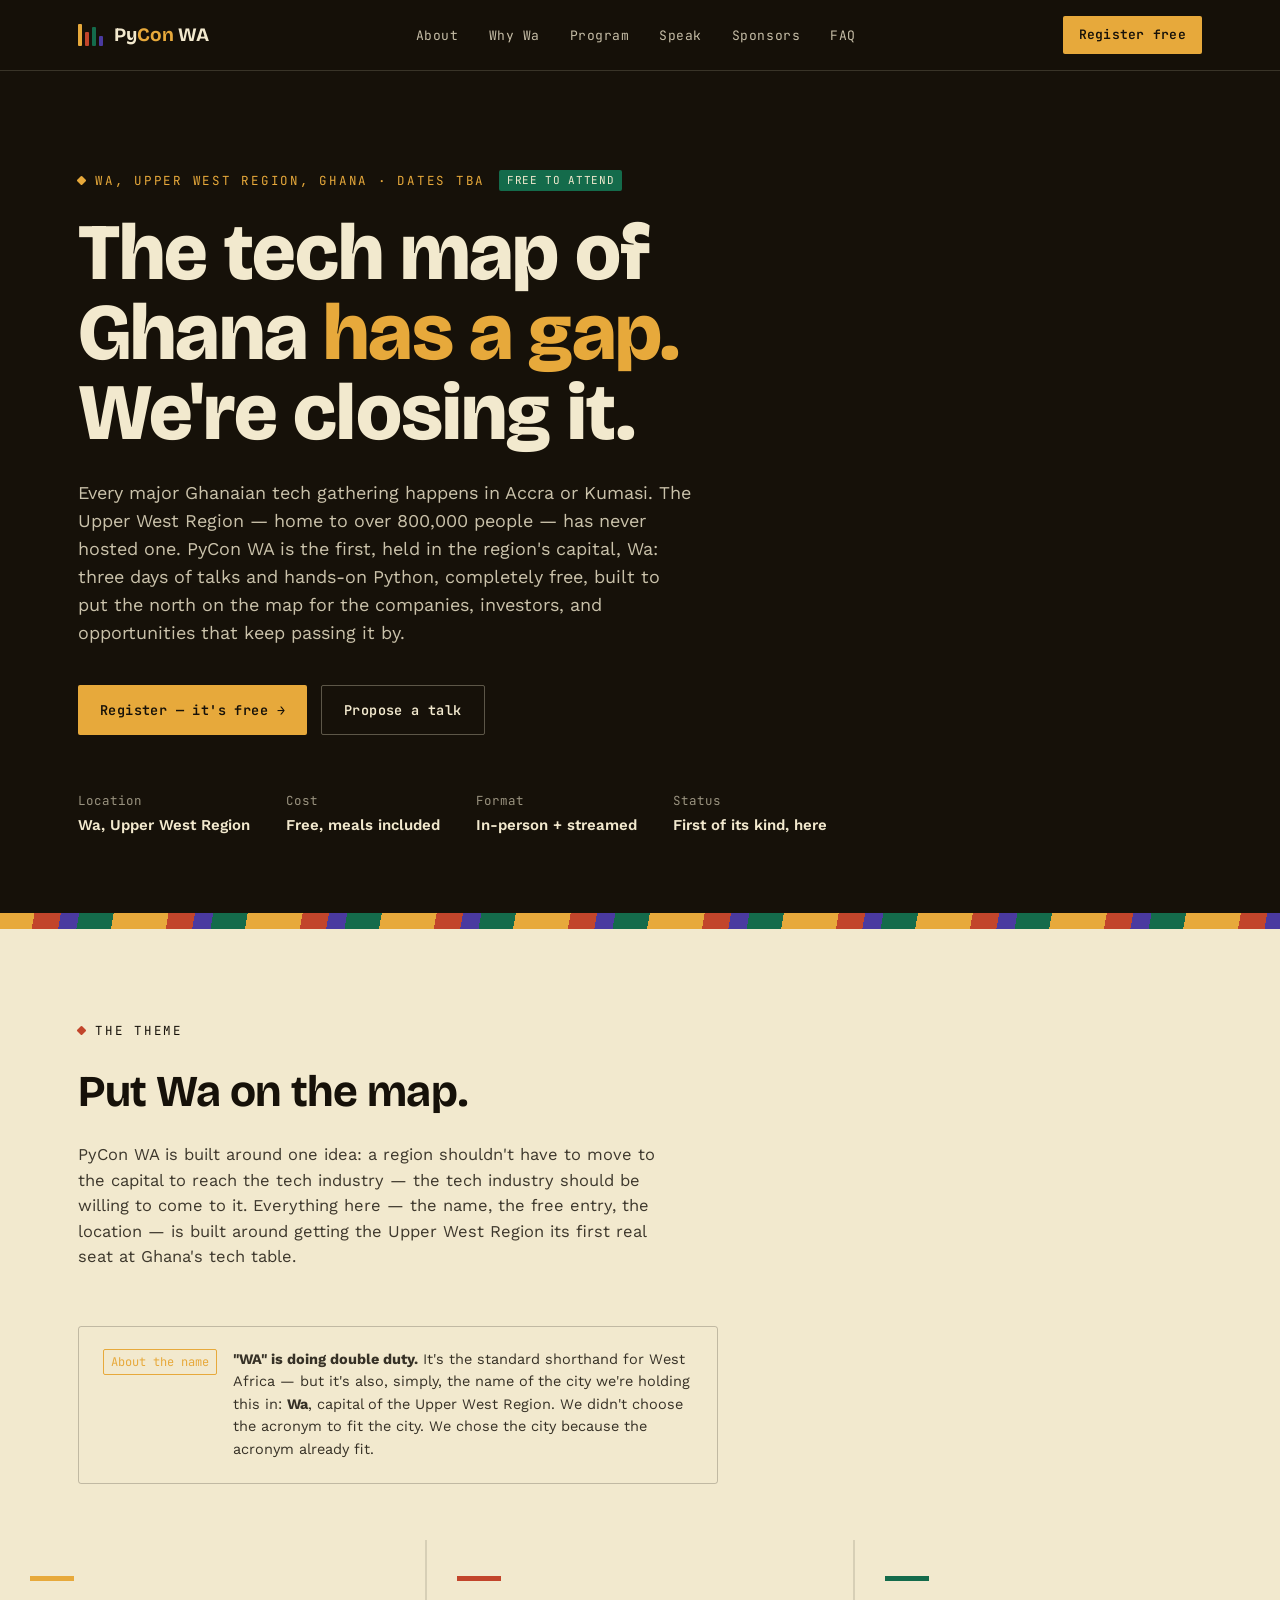
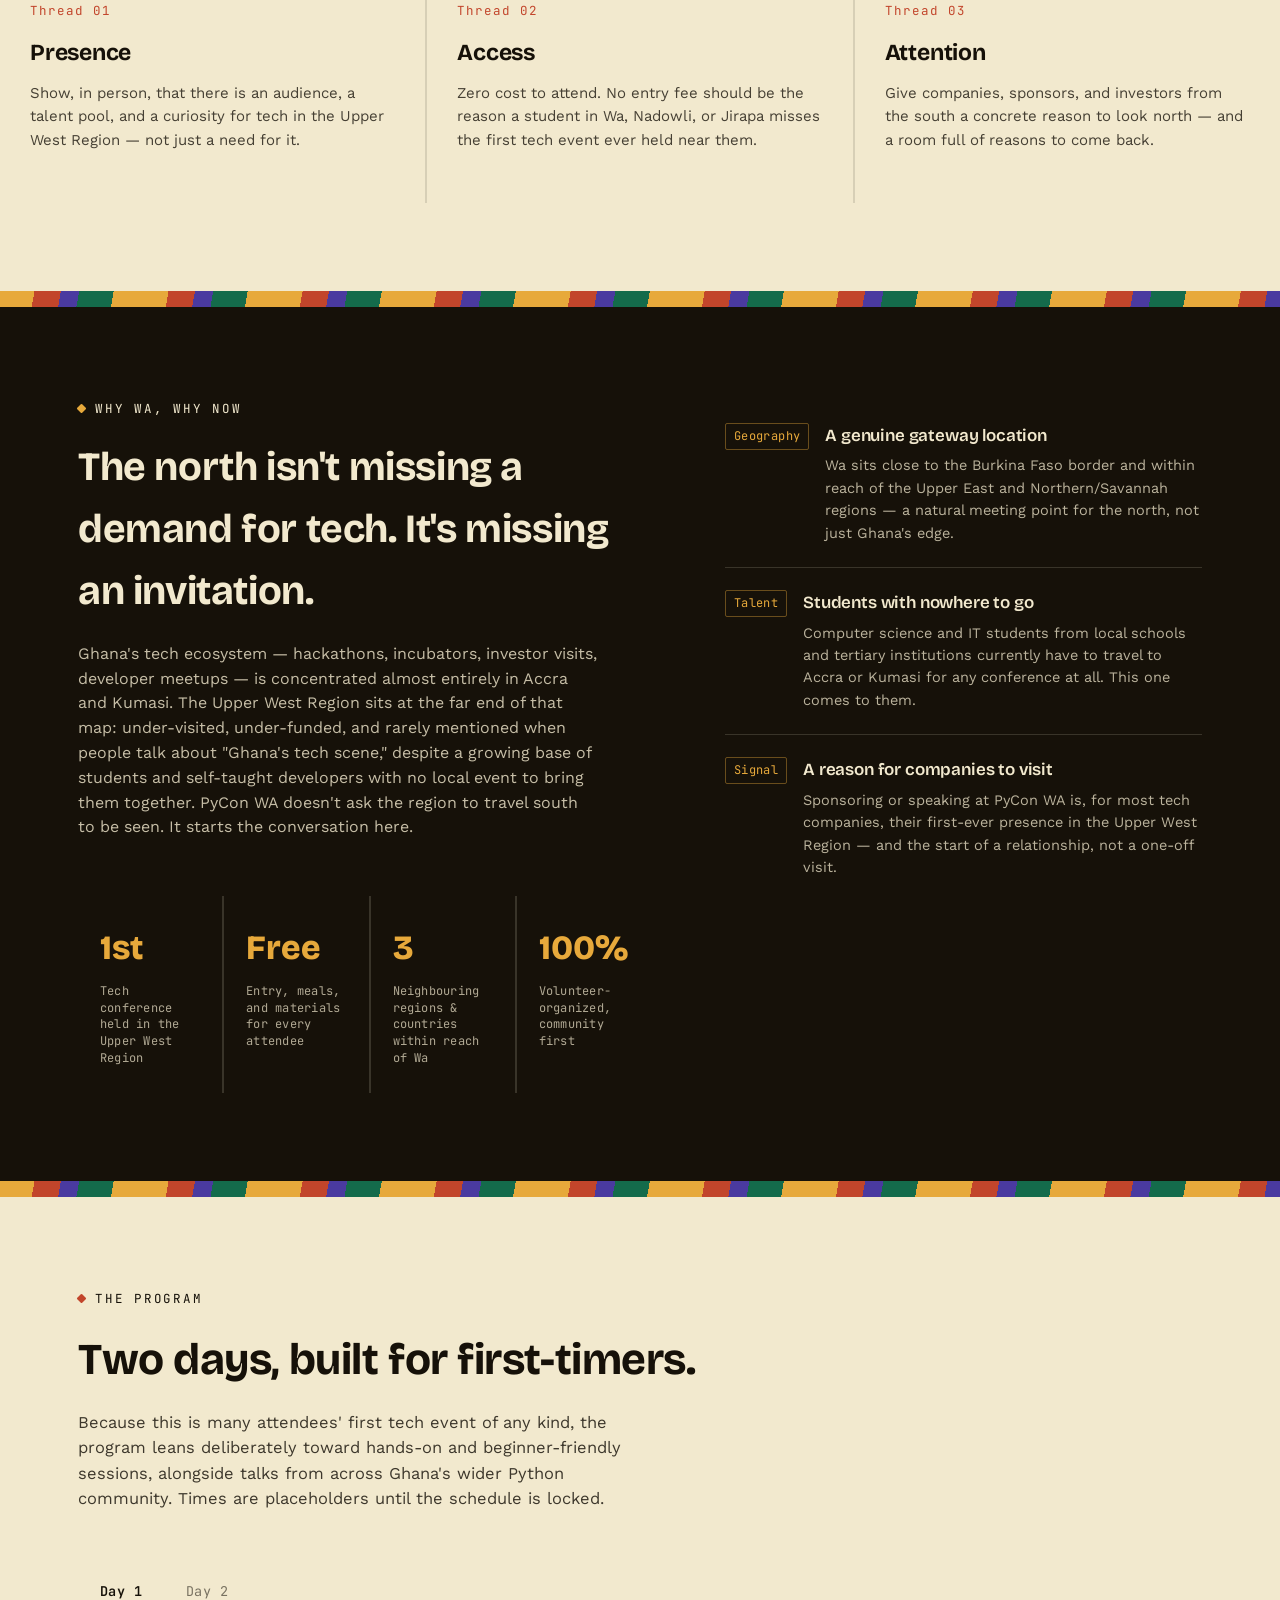
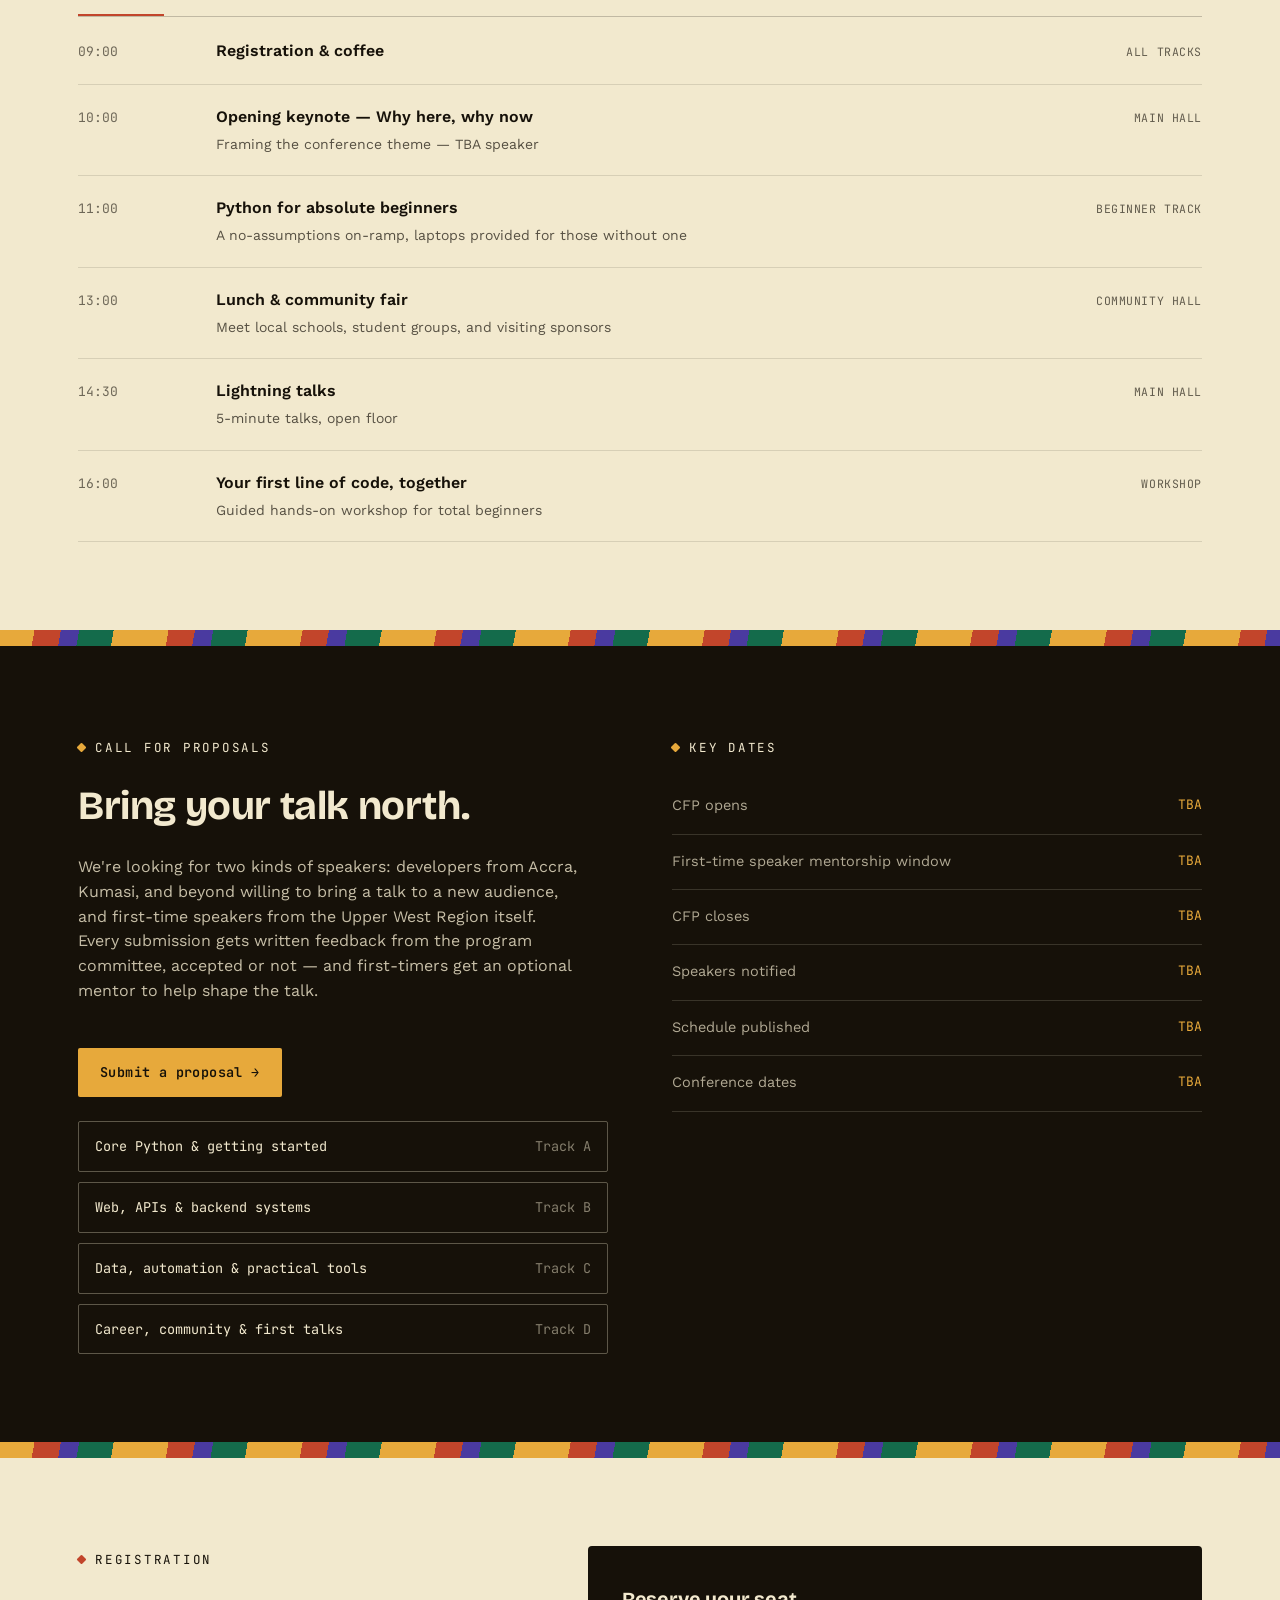
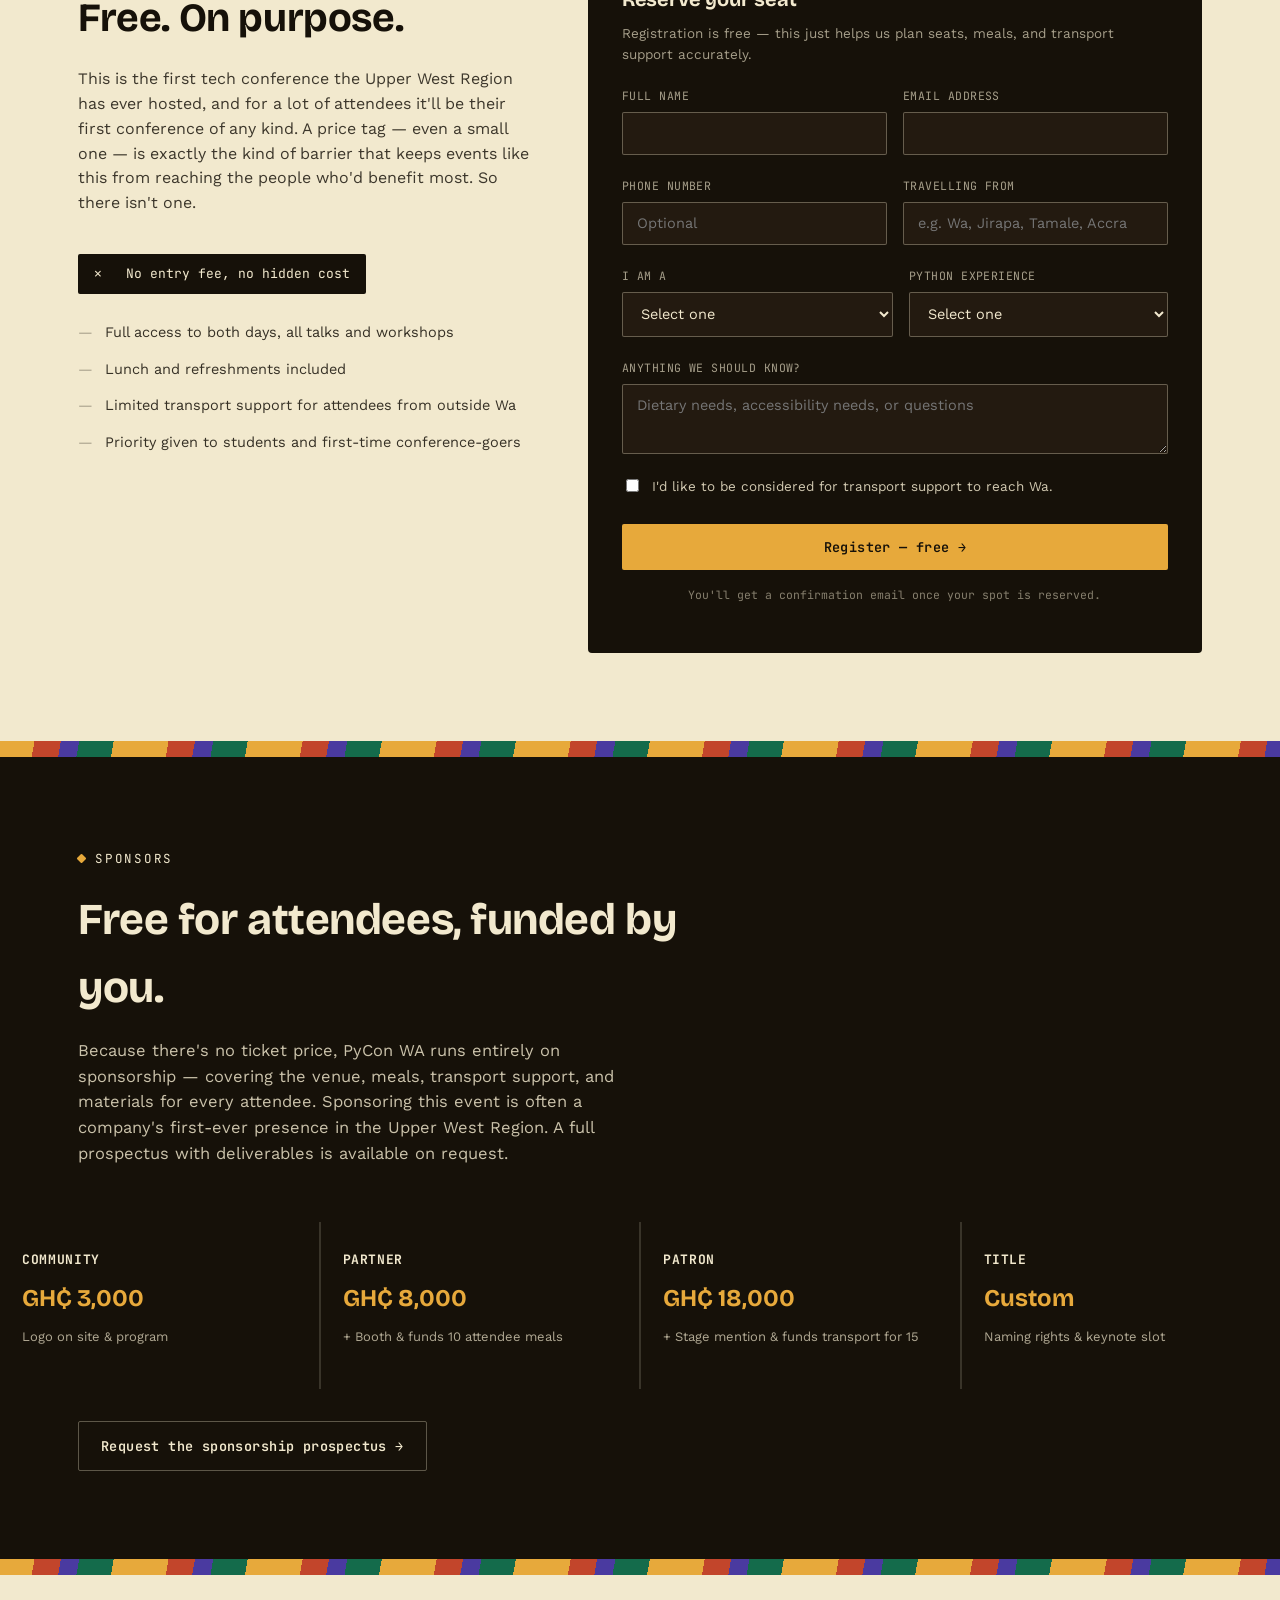
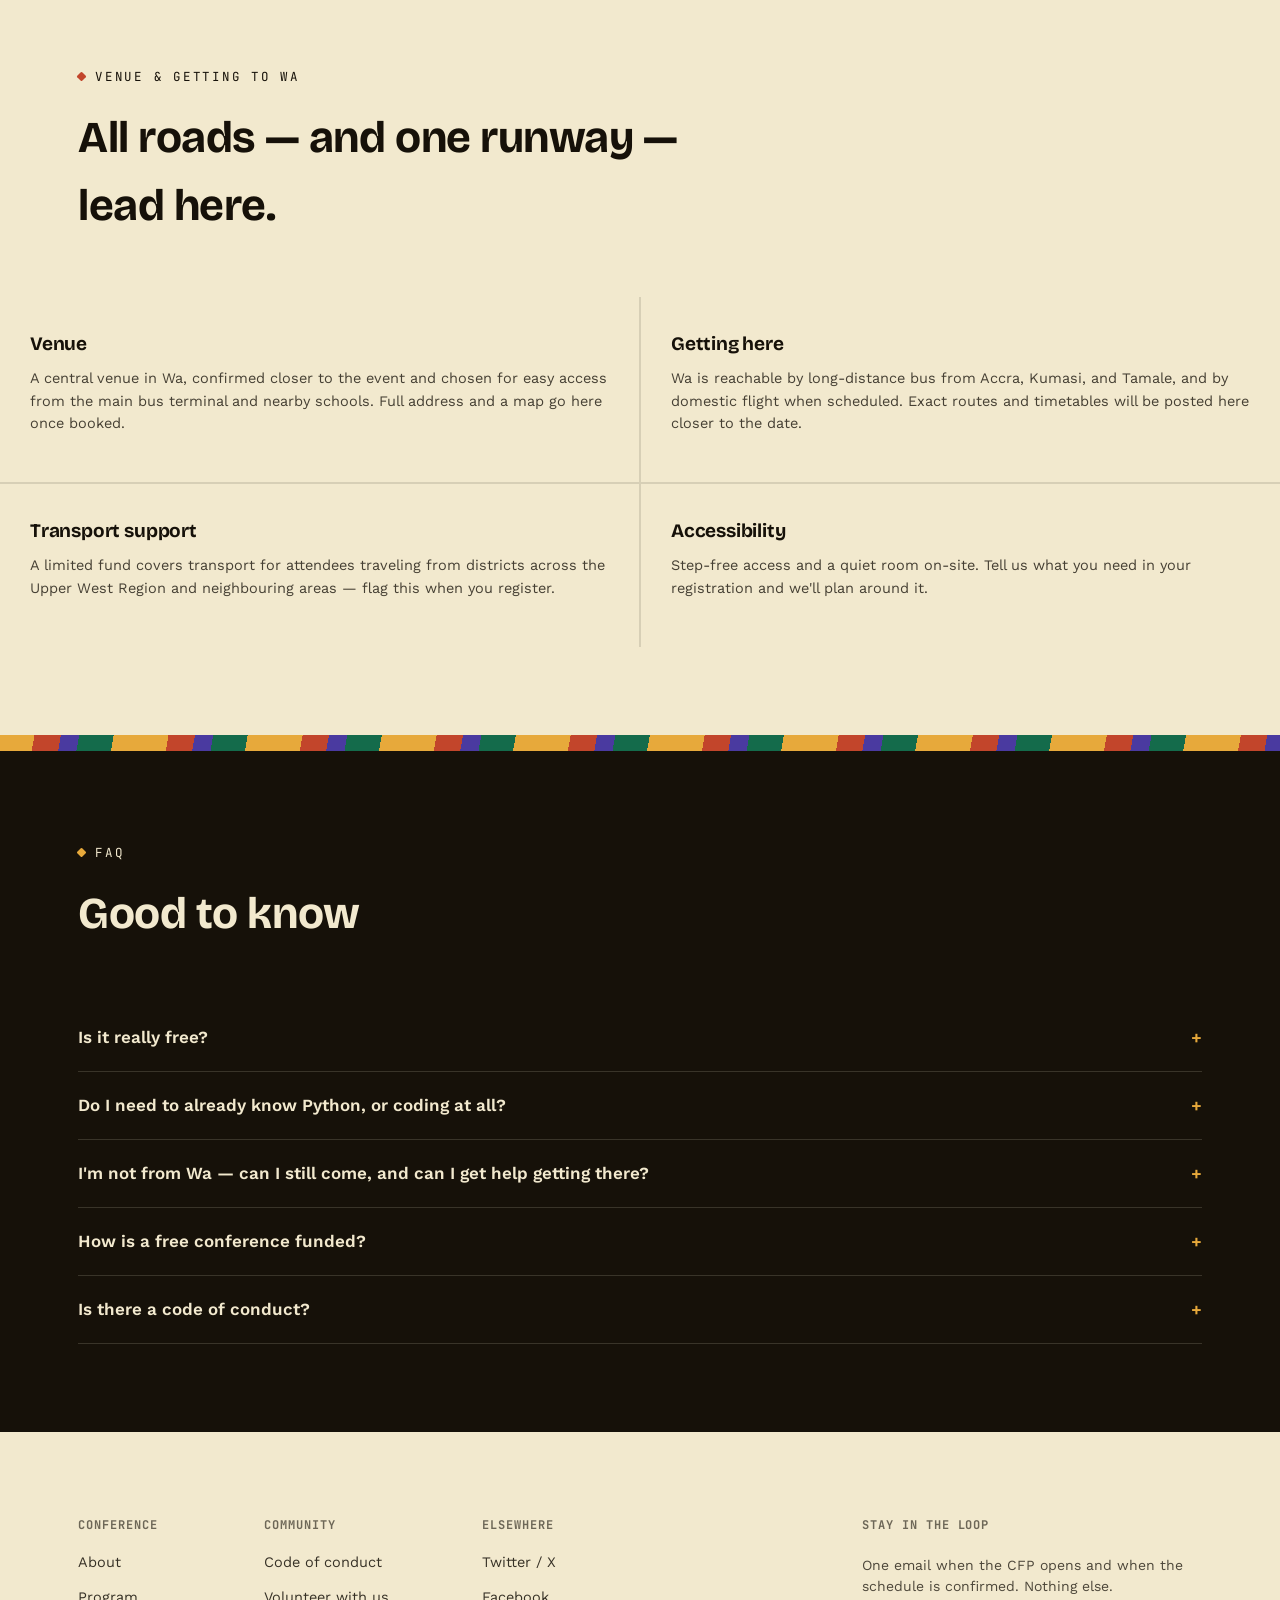
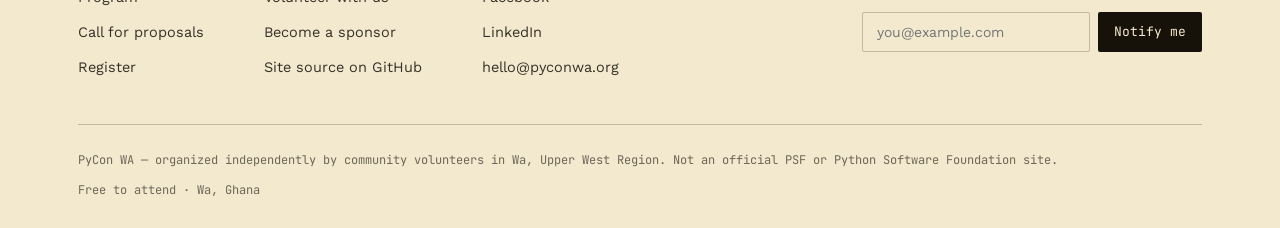
==== commit 1f00c489: "update web content" ====
--- a/src/index.html
+++ b/src/index.html
@@ -3,8 +3,8 @@
 <head>
 <meta charset="UTF-8">
 <meta name="viewport" content="width=device-width, initial-scale=1.0">
-<title>PyCon WA 2027 — Accra, Ghana</title>
-<meta name="description" content="PyCon West Africa — a Python conference in Accra, Ghana, built to expand who gets to build with technology.">
+<title>PyCon WA 2027 — Wa, Upper West Region, Ghana</title>
+<meta name="description" content="PyCon WA — the first tech conference in Ghana's Upper West Region. Free to attend. Held in Wa.">
 <link rel="preconnect" href="https://fonts.googleapis.com">
 <link rel="preconnect" href="https://fonts.gstatic.com" crossorigin>
 <link href="https://fonts.googleapis.com/css2?family=Bricolage+Grotesque:opsz,wght@12..96,400;12..96,500;12..96,600;12..96,700;12..96,800&family=Work+Sans:wght@400;500;600;700&family=JetBrains+Mono:wght@400;500;600&display=swap" rel="stylesheet">
@@ -20,13 +20,13 @@
     </a>
     <ul class="nav-links" id="navLinks">
       <li><a href="#about">About</a></li>
+      <li><a href="#why-wa">Why Wa</a></li>
       <li><a href="#program">Program</a></li>
       <li><a href="#speak">Speak</a></li>
-      <li><a href="#attend">Attend</a></li>
       <li><a href="#sponsors">Sponsors</a></li>
       <li><a href="#faq">FAQ</a></li>
     </ul>
-    <a href="#attend" class="nav-cta">Get updates</a>
+    <a href="#register" class="nav-cta">Register free</a>
     <button class="nav-toggle" id="navToggle" aria-label="Toggle menu" aria-expanded="false">
       <svg viewBox="0 0 24 24" fill="none" stroke="currentColor" stroke-width="2"><path d="M4 7h16M4 12h16M4 17h16"/></svg>
     </button>
@@ -35,18 +35,18 @@
 
 <section class="hero dark">
   <div class="wrap">
-    <div class="hero-kicker eyebrow">PyCon West Africa · Accra, Ghana · Dates TBA</div>
-    <h1>Weaving Ghana <br>into Python's <span class="accent">global fabric.</span></h1>
-    <p class="hero-sub">PyCon WA is a community-built Python conference for Ghana and the wider West African region — three days of talks, workshops, and hallway conversations for the developers, students, and career-changers who are about to become the region's next generation of builders.</p>
+    <div class="hero-kicker eyebrow">Wa, Upper West Region, Ghana · Dates TBA <span class="free-badge">Free to attend</span></div>
+    <h1>The tech map of Ghana <span class="accent">has a gap.</span><br>We're closing it.</h1>
+    <p class="hero-sub">Every major Ghanaian tech gathering happens in Accra or Kumasi. The Upper West Region — home to over 800,000 people — has never hosted one. PyCon WA is the first, held in the region's capital, Wa: three days of talks and hands-on Python, completely free, built to put the north on the map for the companies, investors, and opportunities that keep passing it by.</p>
     <div class="hero-actions">
-      <a href="#attend" class="btn btn-primary">Get notified when tickets open →</a>
+      <a href="#register" class="btn btn-primary">Register — it's free →</a>
       <a href="#speak" class="btn btn-ghost">Propose a talk</a>
     </div>
     <div class="hero-meta">
-      <div>Location <strong>Accra, Ghana</strong></div>
+      <div>Location <strong>Wa, Upper West Region</strong></div>
+      <div>Cost <strong>Free, meals included</strong></div>
       <div>Format <strong>In-person + streamed</strong></div>
-      <div>Scholarships <strong>Open to all attendees</strong></div>
-      <div>Organized by <strong>Volunteers, for the community</strong></div>
+      <div>Status <strong>First of its kind, here</strong></div>
     </div>
   </div>
 </section>
@@ -56,55 +56,65 @@
 <section class="light" id="about">
   <div class="wrap">
     <div class="section-head reveal">
-      <div class="eyebrow">Why we're doing this</div>
-      <h2>One cloth, three threads.</h2>
-      <p>PyCon WA exists to make Python — and the doors it opens — reachable for people who haven't traditionally had a seat at the table. Everything on this site sits on three commitments.</p>
-    </div>
-  </div>
-  <div class="threads">
+      <div class="eyebrow">The theme</div>
+      <h2>Put Wa on the map.</h2>
+      <p>PyCon WA is built around one idea: a region shouldn't have to move to the capital to reach the tech industry — the tech industry should be willing to come to it. Everything here — the name, the free entry, the location — is built around getting the Upper West Region its first real seat at Ghana's tech table.</p>
+    </div>
+    <div class="name-note reveal">
+      <span class="mark">About the name</span>
+      <p><strong>"WA" is doing double duty.</strong> It's the standard shorthand for West Africa — but it's also, simply, the name of the city we're holding this in: <strong>Wa</strong>, capital of the Upper West Region. We didn't choose the acronym to fit the city. We chose the city because the acronym already fit.</p>
+    </div>
+  </div>
+  <div class="threads" style="margin-top:56px;">
     <div class="thread reveal">
       <div class="thread-bar"></div>
       <div class="thread-num">Thread 01</div>
-      <h3>Access</h3>
-      <p>Low-cost and scholarship tickets, a beginner track that assumes nothing, and a venue chosen for how easy it is to reach — not how impressive it looks.</p>
+      <h3>Presence</h3>
+      <p>Show, in person, that there is an audience, a talent pool, and a curiosity for tech in the Upper West Region — not just a need for it.</p>
     </div>
     <div class="thread reveal">
       <div class="thread-bar"></div>
       <div class="thread-num">Thread 02</div>
-      <h3>Mentorship</h3>
-      <p>Structured pairing between first-time speakers and experienced ones, office hours with working engineers, and a CFP process that helps proposals get stronger, not just accepted or rejected.</p>
+      <h3>Access</h3>
+      <p>Zero cost to attend. No entry fee should be the reason a student in Wa, Nadowli, or Jirapa misses the first tech event ever held near them.</p>
     </div>
     <div class="thread reveal">
       <div class="thread-bar"></div>
       <div class="thread-num">Thread 03</div>
-      <h3>Representation</h3>
-      <p>A program committee and speaker lineup that actually looks like the region — women, students, self-taught developers, and people building outside of Accra's tech hubs.</p>
-    </div>
-  </div>
-</section>
-
-<div class="weave"></div>
-
-<section class="dark" id="why-ghana">
+      <h3>Attention</h3>
+      <p>Give companies, sponsors, and investors from the south a concrete reason to look north — and a room full of reasons to come back.</p>
+    </div>
+  </div>
+</section>
+
+<div class="weave"></div>
+
+<section class="dark" id="why-wa">
   <div class="wrap">
     <div class="why-grid">
       <div class="reveal">
-        <div class="eyebrow">Why Ghana, why now</div>
-        <h2 style="font-size:clamp(28px,3.6vw,40px); font-weight:700; margin-top:16px;">A developer community that's ready to host, not just attend.</h2>
-        <p style="margin-top:20px; opacity:0.8; max-width:52ch;">Ghana's tech scene has spent the last decade growing quietly — through university coding clubs, hackathons, bootcamps, and a steady stream of local meetups. What's been missing is a flagship event built around that community, rather than one that simply passes through it. PyCon WA is that event: designed in Accra, run by local and regional volunteers, and built to leave something behind after the closing keynote ends.</p>
+        <div class="eyebrow">Why Wa, why now</div>
+        <h2 style="font-size:clamp(28px,3.6vw,40px); font-weight:700; margin-top:16px;">The north isn't missing a demand for tech. It's missing an invitation.</h2>
+        <p style="margin-top:20px; opacity:0.8; max-width:52ch;">Ghana's tech ecosystem — hackathons, incubators, investor visits, developer meetups — is concentrated almost entirely in Accra and Kumasi. The Upper West Region sits at the far end of that map: under-visited, under-funded, and rarely mentioned when people talk about "Ghana's tech scene," despite a growing base of students and self-taught developers with no local event to bring them together. PyCon WA doesn't ask the region to travel south to be seen. It starts the conversation here.</p>
+        <div class="stat-row">
+          <div class="stat"><div class="num">1st</div><div class="lbl">Tech conference held in the Upper West Region</div></div>
+          <div class="stat"><div class="num">Free</div><div class="lbl">Entry, meals, and materials for every attendee</div></div>
+          <div class="stat"><div class="num">3</div><div class="lbl">Neighbouring regions &amp; countries within reach of Wa</div></div>
+          <div class="stat"><div class="num">100%</div><div class="lbl">Volunteer-organized, community first</div></div>
+        </div>
       </div>
       <ul class="why-list reveal">
         <li>
-          <span class="why-tag">Reach</span>
-          <div><h4>Regional, not just national</h4><p>Open to attendees and speakers from across West Africa, with travel support prioritized for those coming from outside major cities.</p></div>
+          <span class="why-tag">Geography</span>
+          <div><h4>A genuine gateway location</h4><p>Wa sits close to the Burkina Faso border and within reach of the Upper East and Northern/Savannah regions — a natural meeting point for the north, not just Ghana's edge.</p></div>
         </li>
         <li>
-          <span class="why-tag">Pipeline</span>
-          <div><h4>Built with universities</h4><p>Direct partnerships with computer science departments and student developer clubs to bring first-time conference-goers into the room.</p></div>
+          <span class="why-tag">Talent</span>
+          <div><h4>Students with nowhere to go</h4><p>Computer science and IT students from local schools and tertiary institutions currently have to travel to Accra or Kumasi for any conference at all. This one comes to them.</p></div>
         </li>
         <li>
-          <span class="why-tag">After</span>
-          <div><h4>A community, not a one-off</h4><p>Workshop curricula, recorded talks, and organizer playbooks stay open-source after the event, for the next city that wants to run one.</p></div>
+          <span class="why-tag">Signal</span>
+          <div><h4>A reason for companies to visit</h4><p>Sponsoring or speaking at PyCon WA is, for most tech companies, their first-ever presence in the Upper West Region — and the start of a relationship, not a one-off visit.</p></div>
         </li>
       </ul>
     </div>
@@ -117,8 +127,8 @@
   <div class="wrap">
     <div class="section-head reveal">
       <div class="eyebrow">The program</div>
-      <h2>Two days, four tracks.</h2>
-      <p>A draft shape of the program — exact talks and speakers are confirmed after the CFP closes. Times are placeholders until the schedule is locked.</p>
+      <h2>Two days, built for first-timers.</h2>
+      <p>Because this is many attendees' first tech event of any kind, the program leans deliberately toward hands-on and beginner-friendly sessions, alongside talks from across Ghana's wider Python community. Times are placeholders until the schedule is locked.</p>
     </div>
     <div class="tabs reveal">
       <button class="tab active" data-day="day1">Day 1</button>
@@ -126,18 +136,18 @@
     </div>
     <div class="day active" id="day1">
       <div class="slot"><div class="slot-time">09:00</div><div><div class="slot-title">Registration & coffee</div></div><div class="slot-track">All tracks</div></div>
-      <div class="slot"><div class="slot-time">10:00</div><div><div class="slot-title">Opening keynote</div><div class="slot-desc">Framing the conference theme — TBA speaker</div></div><div class="slot-track">Main hall</div></div>
-      <div class="slot"><div class="slot-time">11:00</div><div><div class="slot-title">Python for absolute beginners</div><div class="slot-desc">A no-assumptions on-ramp, run alongside the main track</div></div><div class="slot-track">Beginner track</div></div>
-      <div class="slot"><div class="slot-time">13:00</div><div><div class="slot-title">Lunch & community fair</div><div class="slot-desc">Meet local user groups, bootcamps, and sponsors</div></div><div class="slot-track">Community hall</div></div>
+      <div class="slot"><div class="slot-time">10:00</div><div><div class="slot-title">Opening keynote — Why here, why now</div><div class="slot-desc">Framing the conference theme — TBA speaker</div></div><div class="slot-track">Main hall</div></div>
+      <div class="slot"><div class="slot-time">11:00</div><div><div class="slot-title">Python for absolute beginners</div><div class="slot-desc">A no-assumptions on-ramp, laptops provided for those without one</div></div><div class="slot-track">Beginner track</div></div>
+      <div class="slot"><div class="slot-time">13:00</div><div><div class="slot-title">Lunch & community fair</div><div class="slot-desc">Meet local schools, student groups, and visiting sponsors</div></div><div class="slot-track">Community hall</div></div>
       <div class="slot"><div class="slot-time">14:30</div><div><div class="slot-title">Lightning talks</div><div class="slot-desc">5-minute talks, open floor</div></div><div class="slot-track">Main hall</div></div>
-      <div class="slot"><div class="slot-time">16:00</div><div><div class="slot-title">Building your first open-source contribution</div><div class="slot-desc">Hands-on workshop, laptops required</div></div><div class="slot-track">Workshop</div></div>
+      <div class="slot"><div class="slot-time">16:00</div><div><div class="slot-title">Your first line of code, together</div><div class="slot-desc">Guided hands-on workshop for total beginners</div></div><div class="slot-track">Workshop</div></div>
     </div>
     <div class="day" id="day2">
-      <div class="slot"><div class="slot-time">09:30</div><div><div class="slot-title">Careers panel: breaking into tech in Ghana</div><div class="slot-desc">Hiring managers and recent hires in conversation</div></div><div class="slot-track">Career & community</div></div>
-      <div class="slot"><div class="slot-time">10:30</div><div><div class="slot-title">Scaling Python in production</div><div class="slot-desc">TBA speaker</div></div><div class="slot-track">Main hall</div></div>
-      <div class="slot"><div class="slot-time">12:00</div><div><div class="slot-title">Data & ML with local datasets</div><div class="slot-desc">Working with regional data challenges</div></div><div class="slot-track">Workshop</div></div>
-      <div class="slot"><div class="slot-time">14:00</div><div><div class="slot-title">Organizing your own PyCon</div><div class="slot-desc">A playbook session for the next city</div></div><div class="slot-track">Career & community</div></div>
-      <div class="slot"><div class="slot-time">15:30</div><div><div class="slot-title">Closing keynote & next steps</div></div><div class="slot-track">Main hall</div></div>
+      <div class="slot"><div class="slot-time">09:30</div><div><div class="slot-title">Panel: what it takes to build a tech career from the north</div><div class="slot-desc">Northern-raised developers now working across Ghana and remotely</div></div><div class="slot-track">Career & community</div></div>
+      <div class="slot"><div class="slot-time">10:30</div><div><div class="slot-title">Building for low-connectivity environments</div><div class="slot-desc">TBA speaker</div></div><div class="slot-track">Main hall</div></div>
+      <div class="slot"><div class="slot-time">12:00</div><div><div class="slot-title">Automating everyday problems with Python</div><div class="slot-desc">Practical scripting for agriculture, records, and small business</div></div><div class="slot-track">Workshop</div></div>
+      <div class="slot"><div class="slot-time">14:00</div><div><div class="slot-title">Bringing tech companies north: a call to sponsors</div><div class="slot-desc">Open session with visiting sponsors and investors</div></div><div class="slot-track">Career & community</div></div>
+      <div class="slot"><div class="slot-time">15:30</div><div><div class="slot-title">Closing keynote & what comes next</div></div><div class="slot-track">Main hall</div></div>
     </div>
   </div>
 </section>
@@ -149,13 +159,13 @@
     <div class="cfp-grid">
       <div class="reveal">
         <div class="eyebrow">Call for proposals</div>
-        <h2 style="font-size:clamp(28px,3.6vw,40px); font-weight:700; margin-top:16px;">Never spoken before? Good. Start here.</h2>
-        <p style="margin-top:18px; opacity:0.8; max-width:50ch;">We reserve part of the schedule specifically for first-time speakers, and every submission gets written feedback from the program committee — whether it's accepted or not. Talks can be technical, career-focused, or about building community itself.</p>
+        <h2 style="font-size:clamp(28px,3.6vw,40px); font-weight:700; margin-top:16px;">Bring your talk north.</h2>
+        <p style="margin-top:18px; opacity:0.8; max-width:50ch;">We're looking for two kinds of speakers: developers from Accra, Kumasi, and beyond willing to bring a talk to a new audience, and first-time speakers from the Upper West Region itself. Every submission gets written feedback from the program committee, accepted or not — and first-timers get an optional mentor to help shape the talk.</p>
         <a href="#" class="btn btn-primary" style="margin-top:28px;">Submit a proposal →</a>
         <ul class="track-list">
-          <li>Core Python & language internals <span style="opacity:0.5;">Track A</span></li>
+          <li>Core Python & getting started <span style="opacity:0.5;">Track A</span></li>
           <li>Web, APIs & backend systems <span style="opacity:0.5;">Track B</span></li>
-          <li>Data, ML & automation <span style="opacity:0.5;">Track C</span></li>
+          <li>Data, automation & practical tools <span style="opacity:0.5;">Track C</span></li>
           <li>Career, community & first talks <span style="opacity:0.5;">Track D</span></li>
         </ul>
       </div>
@@ -176,48 +186,93 @@
 
 <div class="weave"></div>
 
-<section class="light" id="attend">
-  <div class="wrap">
-    <div class="section-head reveal">
-      <div class="eyebrow">Tickets</div>
-      <h2>Priced so cost isn't the reason you miss it.</h2>
-      <p>Final pricing is confirmed closer to launch and will be set relative to local cost of living. These tiers are placeholders to show the shape of it.</p>
-    </div>
-    <div class="tickets">
-      <div class="ticket reveal">
-        <div class="ticket-tier">Community</div>
-        <div class="ticket-price">GH₵ <span>TBA</span></div>
+<section class="light" id="register">
+  <div class="wrap">
+    <div class="register-grid">
+      <div class="register-side reveal">
+        <div class="eyebrow">Registration</div>
+        <h2 style="font-size:clamp(28px,3.6vw,40px); font-weight:700; margin-top:16px;">Free. On purpose.</h2>
+        <p style="margin-top:18px; opacity:0.82; font-size:16px;">This is the first tech conference the Upper West Region has ever hosted, and for a lot of attendees it'll be their first conference of any kind. A price tag — even a small one — is exactly the kind of barrier that keeps events like this from reaching the people who'd benefit most. So there isn't one.</p>
+        <div class="free-line">✕ &nbsp; No entry fee, no hidden cost</div>
         <ul>
-          <li>Full 2-day access</li>
-          <li>All talks & lightning talks</li>
-          <li>Lunch on both days</li>
-          <li>For students & self-funded attendees</li>
+          <li>Full access to both days, all talks and workshops</li>
+          <li>Lunch and refreshments included</li>
+          <li>Limited transport support for attendees from outside Wa</li>
+          <li>Priority given to students and first-time conference-goers</li>
         </ul>
       </div>
-      <div class="ticket featured reveal">
-        <div class="ticket-tier">Standard</div>
-        <div class="ticket-price">GH₵ <span>TBA</span></div>
-        <ul>
-          <li>Everything in Community</li>
-          <li>Workshop seat priority</li>
-          <li>Conference t-shirt</li>
-          <li>Recorded talk access</li>
-        </ul>
-      </div>
-      <div class="ticket reveal">
-        <div class="ticket-tier">Supporter</div>
-        <div class="ticket-price">GH₵ <span>TBA</span></div>
-        <ul>
-          <li>Everything in Standard</li>
-          <li>Funds a scholarship seat</li>
-          <li>Name listed as a supporter</li>
-          <li>Early access to next year's CFP</li>
-        </ul>
-      </div>
-    </div>
-    <div class="scholarship-note reveal">
-      <span style="font-family:var(--mono); font-size:12px; color:var(--rust); border:1px solid var(--rust); padding:4px 8px; border-radius:2px; flex:none;">Scholarships</span>
-      <p style="margin:0;">A portion of every Supporter ticket and every sponsorship funds free tickets and travel support for students and first-time attendees. If cost is the only thing standing between you and PyCon WA, the scholarship application will be linked here once it opens.</p>
+
+      <div class="form-card reveal">
+        <h3>Reserve your seat</h3>
+        <p class="sub">Registration is free — this just helps us plan seats, meals, and transport support accurately.</p>
+
+        <!--
+          SETUP NOTE FOR THE ORGANIZER:
+          Replace YOUR_FORM_ID below with a real Formspree (or similar) form ID.
+          1. Create a free account at formspree.io
+          2. Create a new form, copy its ID
+          3. Replace the action URL below
+          Until then, this form will show an error on submit — it needs a real endpoint.
+        -->
+        <form id="regForm" action="https://formspree.io/f/YOUR_FORM_ID" method="POST">
+          <div class="form-row">
+            <div class="field">
+              <label for="fullName">Full name</label>
+              <input type="text" id="fullName" name="fullName" required>
+            </div>
+            <div class="field">
+              <label for="email">Email address</label>
+              <input type="email" id="email" name="email" required>
+            </div>
+          </div>
+          <div class="form-row">
+            <div class="field">
+              <label for="phone">Phone number</label>
+              <input type="tel" id="phone" name="phone" placeholder="Optional">
+            </div>
+            <div class="field">
+              <label for="travelFrom">Travelling from</label>
+              <input type="text" id="travelFrom" name="travelFrom" placeholder="e.g. Wa, Jirapa, Tamale, Accra">
+            </div>
+          </div>
+          <div class="form-row">
+            <div class="field">
+              <label for="role">I am a</label>
+              <select id="role" name="role" required>
+                <option value="">Select one</option>
+                <option>Student</option>
+                <option>Developer / engineer</option>
+                <option>Educator</option>
+                <option>Entrepreneur / business owner</option>
+                <option>Career changer</option>
+                <option>Other</option>
+              </select>
+            </div>
+            <div class="field">
+              <label for="experience">Python experience</label>
+              <select id="experience" name="experience">
+                <option value="">Select one</option>
+                <option>Complete beginner</option>
+                <option>Some experience</option>
+                <option>Comfortable / professional</option>
+              </select>
+            </div>
+          </div>
+          <div class="form-row single">
+            <div class="field">
+              <label for="notes">Anything we should know?</label>
+              <textarea id="notes" name="notes" placeholder="Dietary needs, accessibility needs, or questions"></textarea>
+            </div>
+          </div>
+          <div class="checkbox-field">
+            <input type="checkbox" id="transportHelp" name="transportHelp">
+            <label for="transportHelp">I'd like to be considered for transport support to reach Wa.</label>
+          </div>
+          <button type="submit" class="btn btn-primary form-submit">Register — free →</button>
+          <p class="form-note">You'll get a confirmation email once your spot is reserved.</p>
+          <div id="formStatus"></div>
+        </form>
+      </div>
     </div>
   </div>
 </section>
@@ -228,14 +283,14 @@
   <div class="wrap">
     <div class="section-head reveal">
       <div class="eyebrow">Sponsors</div>
-      <h2>Fund the seats, not just the swag.</h2>
-      <p>Sponsorship at PyCon WA goes directly toward scholarship tickets, speaker travel, and keeping general admission affordable. A full prospectus with deliverables is available on request.</p>
+      <h2>Free for attendees, funded by you.</h2>
+      <p>Because there's no ticket price, PyCon WA runs entirely on sponsorship — covering the venue, meals, transport support, and materials for every attendee. Sponsoring this event is often a company's first-ever presence in the Upper West Region. A full prospectus with deliverables is available on request.</p>
     </div>
   </div>
   <div class="sponsor-tiers">
-    <div class="sponsor-tier reveal"><h4>Community</h4><div class="amt">$500</div><p>Logo on site & program</p></div>
-    <div class="sponsor-tier reveal"><h4>Partner</h4><div class="amt">$1,500</div><p>+ Booth & 2 scholarship seats</p></div>
-    <div class="sponsor-tier reveal"><h4>Patron</h4><div class="amt">$3,500</div><p>+ Stage mention & 5 scholarship seats</p></div>
+    <div class="sponsor-tier reveal"><h4>Community</h4><div class="amt">GH₵ 3,000</div><p>Logo on site & program</p></div>
+    <div class="sponsor-tier reveal"><h4>Partner</h4><div class="amt">GH₵ 8,000</div><p>+ Booth & funds 10 attendee meals</p></div>
+    <div class="sponsor-tier reveal"><h4>Patron</h4><div class="amt">GH₵ 18,000</div><p>+ Stage mention & funds transport for 15</p></div>
     <div class="sponsor-tier reveal"><h4>Title</h4><div class="amt">Custom</div><p>Naming rights & keynote slot</p></div>
   </div>
   <div class="wrap" style="margin-top:32px;">
@@ -248,26 +303,26 @@
 <section class="light" id="venue">
   <div class="wrap">
     <div class="section-head reveal">
-      <div class="eyebrow">Venue & getting there</div>
-      <h2>Accra, and everyone it takes to reach it.</h2>
+      <div class="eyebrow">Venue & getting to Wa</div>
+      <h2>All roads — and one runway — lead here.</h2>
     </div>
   </div>
   <div class="venue-grid">
     <div class="venue-card reveal">
       <h3>Venue</h3>
-      <p>A central Accra venue, confirmed closer to the event and chosen for public transport access, step-free entry, and reliable connectivity. Full address and a map go here once booked.</p>
+      <p>A central venue in Wa, confirmed closer to the event and chosen for easy access from the main bus terminal and nearby schools. Full address and a map go here once booked.</p>
     </div>
     <div class="venue-card reveal">
-      <h3>Regional travel support</h3>
-      <p>A limited travel fund helps cover transport for attendees and speakers coming from outside Accra, including from other West African countries.</p>
+      <h3>Getting here</h3>
+      <p>Wa is reachable by long-distance bus from Accra, Kumasi, and Tamale, and by domestic flight when scheduled. Exact routes and timetables will be posted here closer to the date.</p>
     </div>
     <div class="venue-card reveal">
-      <h3>Visa support</h3>
-      <p>Official invitation letters are available on request for attendees and speakers who need one for a visa application — get in touch as early as possible.</p>
+      <h3>Transport support</h3>
+      <p>A limited fund covers transport for attendees traveling from districts across the Upper West Region and neighbouring areas — flag this when you register.</p>
     </div>
     <div class="venue-card reveal">
       <h3>Accessibility</h3>
-      <p>Step-free access, a quiet room, and captioned livestreams for main-hall talks. Tell us what you need in your registration and we'll plan around it.</p>
+      <p>Step-free access and a quiet room on-site. Tell us what you need in your registration and we'll plan around it.</p>
     </div>
   </div>
 </section>
@@ -282,20 +337,20 @@
     </div>
     <div id="faqList">
       <div class="faq-item reveal">
-        <button class="faq-q">Do I need to already know Python? <span class="plus">+</span></button>
-        <div class="faq-a"><p>No. The beginner track runs alongside the main program and assumes no prior programming experience — just curiosity and a laptop.</p></div>
+        <button class="faq-q">Is it really free? <span class="plus">+</span></button>
+        <div class="faq-a"><p>Yes — entry, meals, and materials are free for every attendee. This is the first tech event of its kind in the Upper West Region, and a cost barrier is exactly what we're trying to remove. The event runs entirely on sponsorship.</p></div>
       </div>
       <div class="faq-item reveal">
-        <button class="faq-q">Is this only for people in Accra? <span class="plus">+</span></button>
-        <div class="faq-a"><p>Not at all. PyCon WA is regional by design — we expect and welcome attendees from across Ghana and neighboring West African countries, and offer travel support to make that possible.</p></div>
+        <button class="faq-q">Do I need to already know Python, or coding at all? <span class="plus">+</span></button>
+        <div class="faq-a"><p>No. The beginner track assumes no prior programming experience, and laptops will be available on-site for attendees who don't have one — just let us know when you register.</p></div>
       </div>
       <div class="faq-item reveal">
-        <button class="faq-q">What if I've never spoken at a conference before? <span class="plus">+</span></button>
-        <div class="faq-a"><p>First-time speakers are exactly who the CFP is built for. You'll get written feedback on your proposal and, if accepted, an optional mentor to help you prepare the talk itself.</p></div>
+        <button class="faq-q">I'm not from Wa — can I still come, and can I get help getting there? <span class="plus">+</span></button>
+        <div class="faq-a"><p>Absolutely — attendees from anywhere are welcome, and priority for transport support goes to those travelling from districts across the Upper West Region and nearby areas. Flag it on the registration form.</p></div>
       </div>
       <div class="faq-item reveal">
-        <button class="faq-q">How can my company sponsor or my group volunteer? <span class="plus">+</span></button>
-        <div class="faq-a"><p>Reach out through the sponsor email above for sponsorship, or the volunteer link in the footer to join the organizing team — no experience running events required.</p></div>
+        <button class="faq-q">How is a free conference funded? <span class="plus">+</span></button>
+        <div class="faq-a"><p>Entirely through sponsorship. Companies and organizations fund the venue, meals, and transport support — see the Sponsors section above for how to get involved.</p></div>
       </div>
       <div class="faq-item reveal">
         <button class="faq-q">Is there a code of conduct? <span class="plus">+</span></button>
@@ -315,7 +370,7 @@
             <li><a href="#about">About</a></li>
             <li><a href="#program">Program</a></li>
             <li><a href="#speak">Call for proposals</a></li>
-            <li><a href="#attend">Tickets</a></li>
+            <li><a href="#register">Register</a></li>
           </ul>
         </div>
         <div class="footer-col">
@@ -331,7 +386,7 @@
           <h5>Elsewhere</h5>
           <ul>
             <li><a href="#">Twitter / X</a></li>
-            <li><a href="#">Mastodon</a></li>
+            <li><a href="#">Facebook</a></li>
             <li><a href="#">LinkedIn</a></li>
             <li><a href="mailto:hello@pyconwa.org">hello@pyconwa.org</a></li>
           </ul>
@@ -339,7 +394,7 @@
       </div>
       <div class="newsletter">
         <h5 style="font-family:var(--mono); font-size:12px; letter-spacing:0.08em; text-transform:uppercase; opacity:0.6;">Stay in the loop</h5>
-        <p style="font-size:14px; opacity:0.75; margin-top:8px;">One email when the CFP opens, when tickets go on sale, and nothing else.</p>
+        <p style="font-size:14px; opacity:0.75; margin-top:8px;">One email when the CFP opens and when the schedule is confirmed. Nothing else.</p>
         <form id="newsletterForm">
           <input type="email" placeholder="you@example.com" required>
           <button type="submit">Notify me</button>
@@ -347,8 +402,8 @@
       </div>
     </div>
     <div class="footer-bottom">
-      <span>PyCon WA — organized independently by community volunteers. Not an official PSF or Python Software Foundation site.</span>
-      <span>Built with a public repo · Accra, Ghana</span>
+      <span>PyCon WA — organized independently by community volunteers in Wa, Upper West Region. Not an official PSF or Python Software Foundation site.</span>
+      <span>Free to attend · Wa, Ghana</span>
     </div>
   </div>
 </footer>
--- a/src/static/css/styles.css
+++ b/src/static/css/styles.css
@@ -110,7 +110,7 @@
 .nav-toggle{display:none; background:none; border:0; color:var(--paper); cursor:pointer; padding:6px;}
 .nav-toggle svg{width:24px; height:24px;}
 
-@media (max-width: 860px){
+@media (max-width: 900px){
   .nav-links{
     position:fixed; top:65px; left:0; right:0; bottom:0;
     background:var(--ink); flex-direction:column; gap:0;
@@ -130,16 +130,21 @@
   overflow:hidden;
 }
 .hero .wrap{position:relative; z-index:2;}
-.hero-kicker{color:var(--gold); margin-bottom:22px;}
+.hero-kicker{color:var(--gold); margin-bottom:22px; flex-wrap:wrap;}
+.free-badge{
+  font-family:var(--mono); font-size:11px; letter-spacing:0.06em;
+  background:var(--teal); color:var(--paper); padding:2px 8px; border-radius:2px;
+  margin-left:4px;
+}
 .hero h1{
-  font-size:clamp(42px, 7vw, 84px);
+  font-size:clamp(40px, 6.6vw, 80px);
   font-weight:800;
-  line-height:0.98;
-  max-width:14ch;
+  line-height:1.0;
+  max-width:15ch;
 }
 .hero h1 .accent{color:var(--gold);}
 .hero-sub{
-  max-width:52ch; font-size:18px; color:rgba(242,233,206,0.82);
+  max-width:56ch; font-size:18px; color:rgba(242,233,206,0.82);
   margin-top:26px;
 }
 .hero-actions{display:flex; gap:14px; margin-top:38px; flex-wrap:wrap;}
@@ -147,7 +152,7 @@
   font-family:var(--mono); font-size:13.5px; letter-spacing:0.03em;
   padding:14px 22px; border-radius:2px; text-decoration:none;
   display:inline-flex; align-items:center; gap:8px; font-weight:600;
-  transition:transform 0.15s, box-shadow 0.15s;
+  transition:transform 0.15s, box-shadow 0.15s; border:none; cursor:pointer;
 }
 .btn:hover{transform:translateY(-2px);}
 .btn-primary{background:var(--gold); color:var(--ink);}
@@ -168,9 +173,18 @@
 .light .eyebrow::before{background:var(--rust);}
 .light a{color:var(--ink);}
 
-.section-head{max-width:640px; margin-bottom:56px;}
+.section-head{max-width:660px; margin-bottom:56px;}
 .section-head h2{font-size:clamp(30px,4vw,44px); font-weight:700; margin-top:16px;}
-.section-head p{margin-top:16px; font-size:16.5px; opacity:0.82; max-width:56ch;}
+.section-head p{margin-top:16px; font-size:16.5px; opacity:0.82; max-width:58ch;}
+
+/* ---------- name-note callout ---------- */
+.name-note{
+  display:flex; gap:16px; align-items:flex-start; margin-top:36px;
+  padding:22px 24px; border:1px solid var(--cream-line-strong); border-radius:3px; max-width:640px;
+}
+.light .name-note{border-color:var(--paper-line-strong);}
+.name-note .mark{font-family:var(--mono); font-size:12px; color:var(--gold); border:1px solid var(--gold); padding:3px 7px; border-radius:2px; flex:none;}
+.name-note p{margin:0; font-size:14.5px; opacity:0.85;}
 
 /* ---------- about / threads ---------- */
 .threads{display:grid; grid-template-columns:repeat(3,1fr); gap:2px; background:var(--paper-line);}
@@ -185,7 +199,14 @@
 
 @media (max-width:760px){ .threads{grid-template-columns:1fr;} }
 
-/* ---------- why ghana ---------- */
+/* ---------- stat row ---------- */
+.stat-row{display:grid; grid-template-columns:repeat(4,1fr); gap:2px; background:var(--cream-line); margin-top:56px;}
+.stat{background:var(--ink); padding:26px 22px;}
+.stat .num{font-family:var(--display); font-size:34px; font-weight:800; color:var(--gold);}
+.stat .lbl{font-family:var(--mono); font-size:12px; opacity:0.7; margin-top:8px; letter-spacing:0.02em; line-height:1.4;}
+@media (max-width:860px){ .stat-row{grid-template-columns:repeat(2,1fr);} }
+
+/* ---------- why grid ---------- */
 .why-grid{display:grid; grid-template-columns:1.1fr 0.9fr; gap:64px; align-items:start;}
 .why-list{list-style:none; margin:28px 0 0; padding:0; display:flex; flex-direction:column; gap:22px;}
 .why-list li{
@@ -246,31 +267,50 @@
 .dates li span:last-child{font-family:var(--mono); color:var(--gold); font-size:13px;}
 @media (max-width:860px){ .cfp-grid{grid-template-columns:1fr;} }
 
-/* ---------- tickets ---------- */
-.tickets{display:grid; grid-template-columns:repeat(3,1fr); gap:22px;}
-.ticket{
-  background:var(--ink); color:var(--paper);
-  padding:32px 26px; border-radius:3px; position:relative;
-  display:flex; flex-direction:column;
-}
-.ticket.featured{background:var(--rust);}
-.ticket-tier{font-family:var(--mono); font-size:12px; letter-spacing:0.08em; text-transform:uppercase; opacity:0.75;}
-.ticket-price{font-family:var(--display); font-size:38px; font-weight:700; margin-top:10px;}
-.ticket-price span{font-size:14px; font-weight:400; opacity:0.7; font-family:var(--mono);}
-.ticket ul{list-style:none; margin:22px 0 0; padding:0; font-size:14px; flex:1;}
-.ticket ul li{padding:8px 0; border-top:1px solid rgba(242,233,206,0.14); opacity:0.85;}
-.ticket ul li:first-child{border-top:0;}
-.scholarship-note{
-  margin-top:32px; padding:22px 26px; border:1px dashed var(--paper-line-strong);
-  border-radius:3px; font-size:14.5px; display:flex; gap:16px; align-items:flex-start;
-}
-@media (max-width:860px){ .tickets{grid-template-columns:1fr;} }
+/* ---------- register ---------- */
+.register-grid{display:grid; grid-template-columns:0.85fr 1.15fr; gap:56px; align-items:start;}
+.register-side .free-line{
+  display:inline-flex; align-items:center; gap:10px; font-family:var(--mono);
+  font-size:13px; background:var(--ink); color:var(--paper); padding:10px 16px; border-radius:2px; margin-top:22px;
+}
+.register-side ul{list-style:none; margin:28px 0 0; padding:0; display:flex; flex-direction:column; gap:14px;}
+.register-side ul li{display:flex; gap:12px; font-size:14.5px; opacity:0.85;}
+.register-side ul li::before{content:"—"; opacity:0.4; flex:none;}
+
+.form-card{
+  background:var(--ink); color:var(--paper); border-radius:4px; padding:38px 34px;
+}
+.form-card h3{font-size:20px; font-weight:700;}
+.form-card .sub{font-size:13.5px; opacity:0.65; margin-top:8px;}
+.form-row{display:grid; grid-template-columns:1fr 1fr; gap:16px; margin-top:22px;}
+.form-row.single{grid-template-columns:1fr;}
+.field{display:flex; flex-direction:column; gap:7px;}
+.field label{font-family:var(--mono); font-size:11.5px; letter-spacing:0.04em; text-transform:uppercase; opacity:0.65;}
+.field input, .field select, .field textarea{
+  background:var(--ink-soft); border:1px solid var(--cream-line-strong); color:var(--paper);
+  padding:12px 14px; border-radius:2px; font-family:var(--body); font-size:14.5px;
+}
+.field input:focus, .field select:focus, .field textarea:focus{
+  outline:none; border-color:var(--gold);
+}
+.field textarea{resize:vertical; min-height:70px;}
+.checkbox-field{display:flex; align-items:flex-start; gap:10px; margin-top:22px;}
+.checkbox-field input{margin-top:3px;}
+.checkbox-field label{font-size:13.5px; opacity:0.85; line-height:1.5;}
+.form-submit{margin-top:28px; width:100%; justify-content:center;}
+.form-note{font-family:var(--mono); font-size:11.5px; opacity:0.5; margin-top:16px; text-align:center;}
+#formStatus{margin-top:18px; font-size:14px; font-family:var(--mono); display:none;}
+#formStatus.show{display:block;}
+@media (max-width:900px){
+  .register-grid{grid-template-columns:1fr;}
+  .form-row{grid-template-columns:1fr;}
+}
 
 /* ---------- sponsors ---------- */
 .sponsor-tiers{display:grid; grid-template-columns:repeat(4,1fr); gap:2px; background:var(--cream-line);}
 .sponsor-tier{background:var(--ink); padding:28px 22px;}
 .sponsor-tier h4{font-family:var(--mono); font-size:13px; letter-spacing:0.05em; text-transform:uppercase;}
-.sponsor-tier .amt{font-family:var(--display); font-size:26px; font-weight:700; margin-top:10px; color:var(--gold);}
+.sponsor-tier .amt{font-family:var(--display); font-size:24px; font-weight:700; margin-top:10px; color:var(--gold);}
 .sponsor-tier p{font-size:13px; opacity:0.7; margin-top:10px;}
 @media (max-width:860px){ .sponsor-tiers{grid-template-columns:repeat(2,1fr);} }
 @media (max-width:520px){ .sponsor-tiers{grid-template-columns:1fr;} }
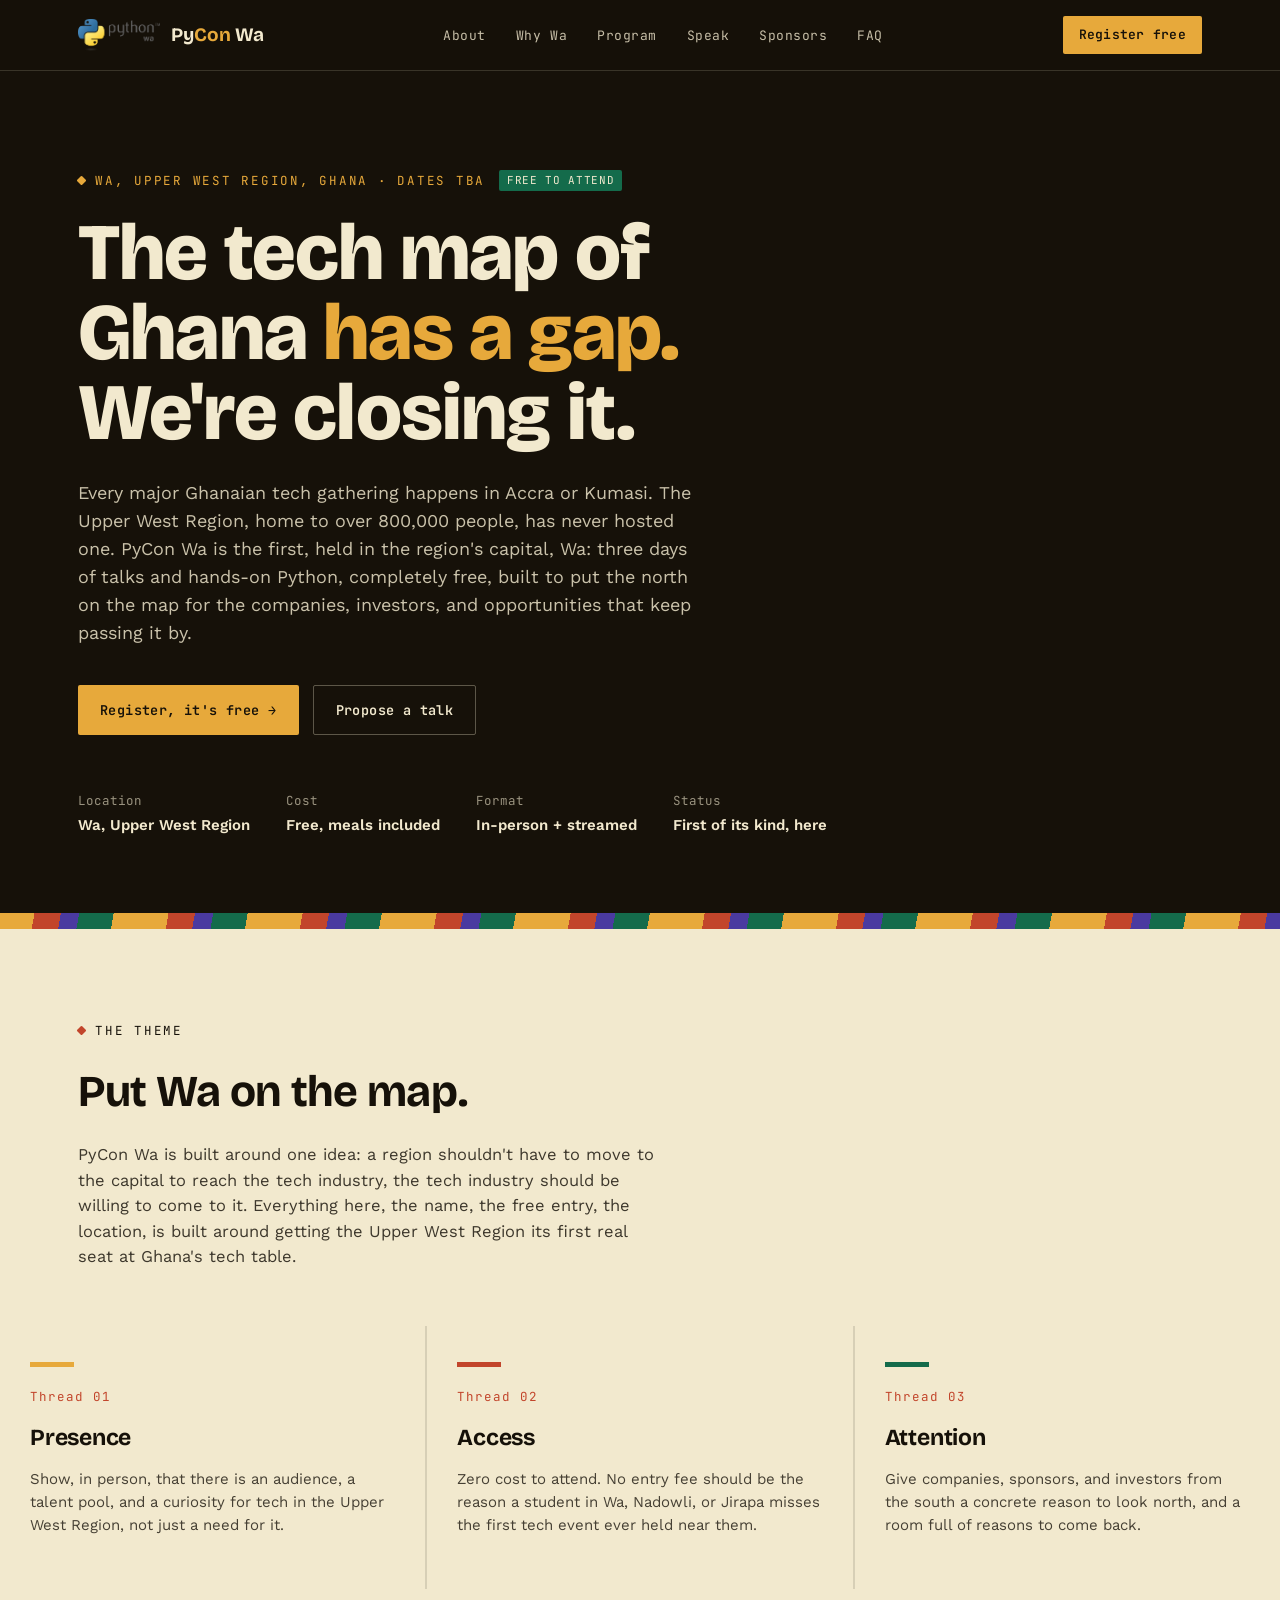
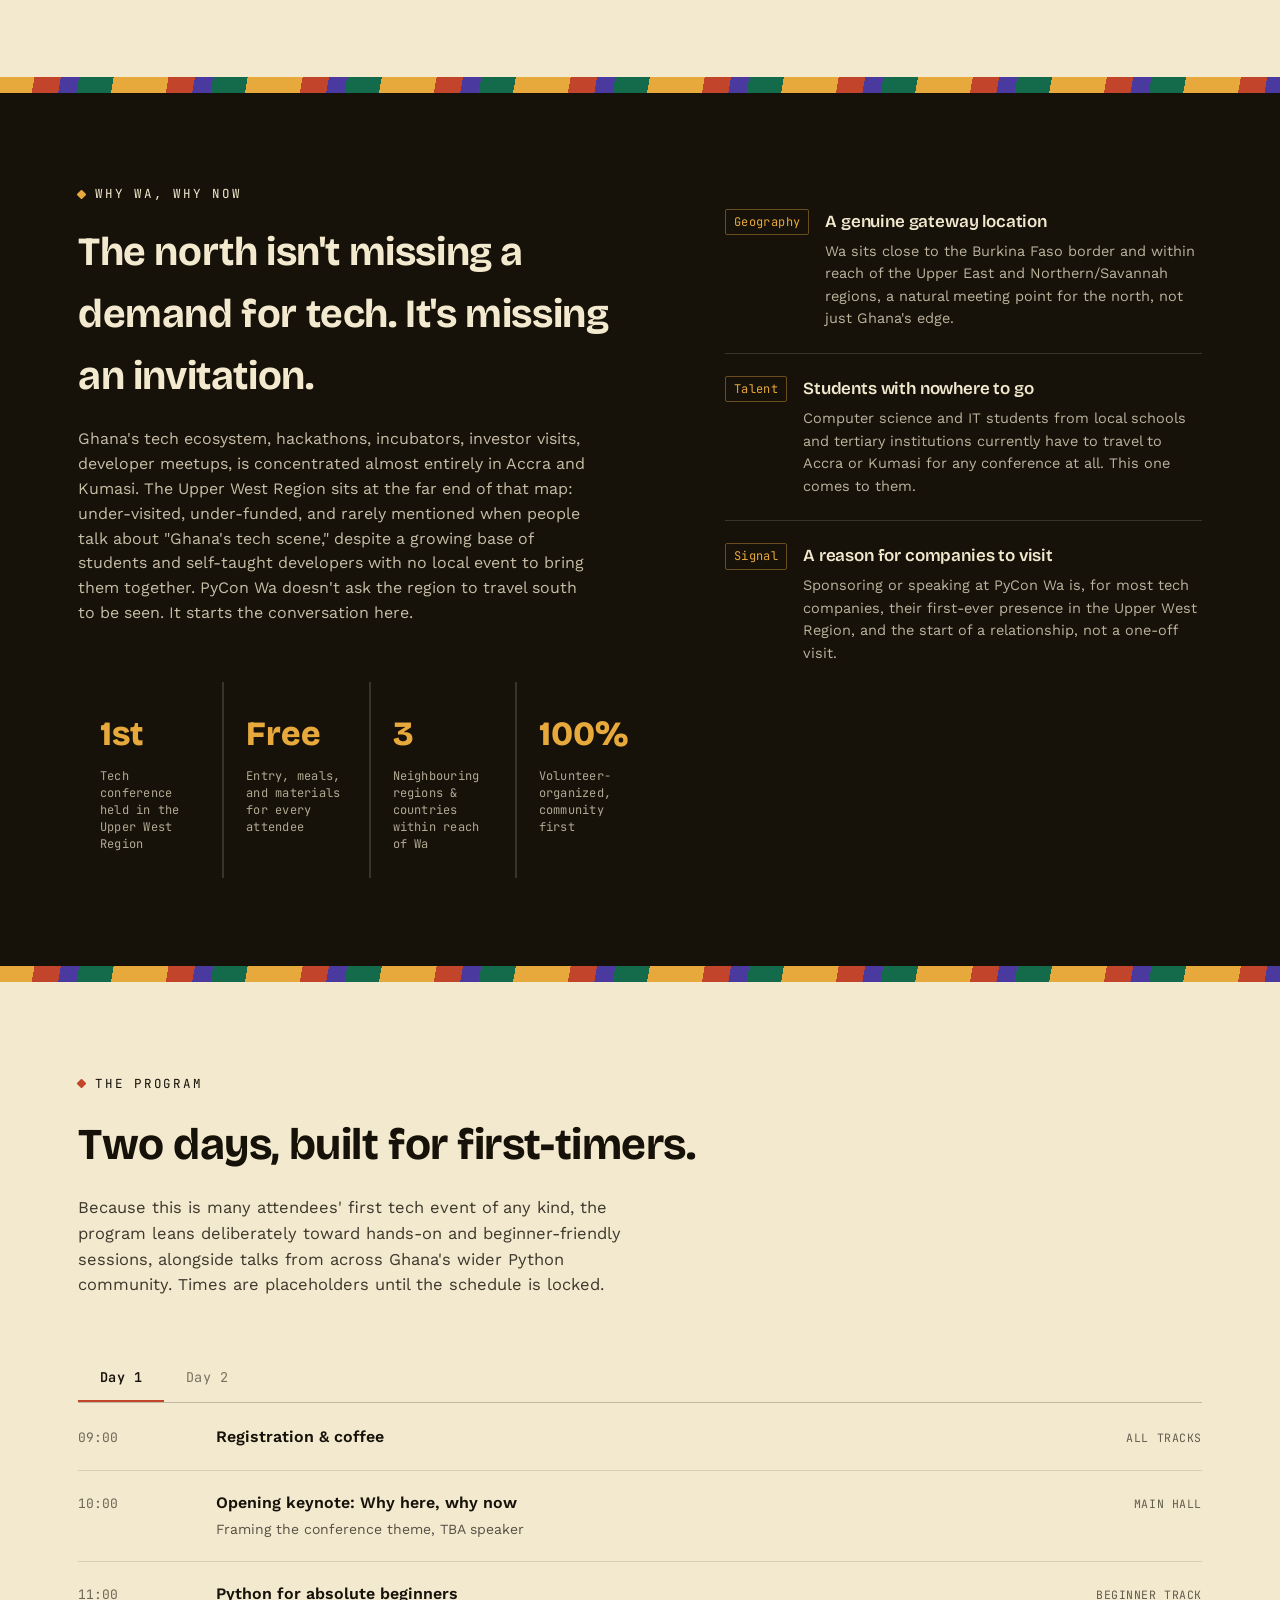
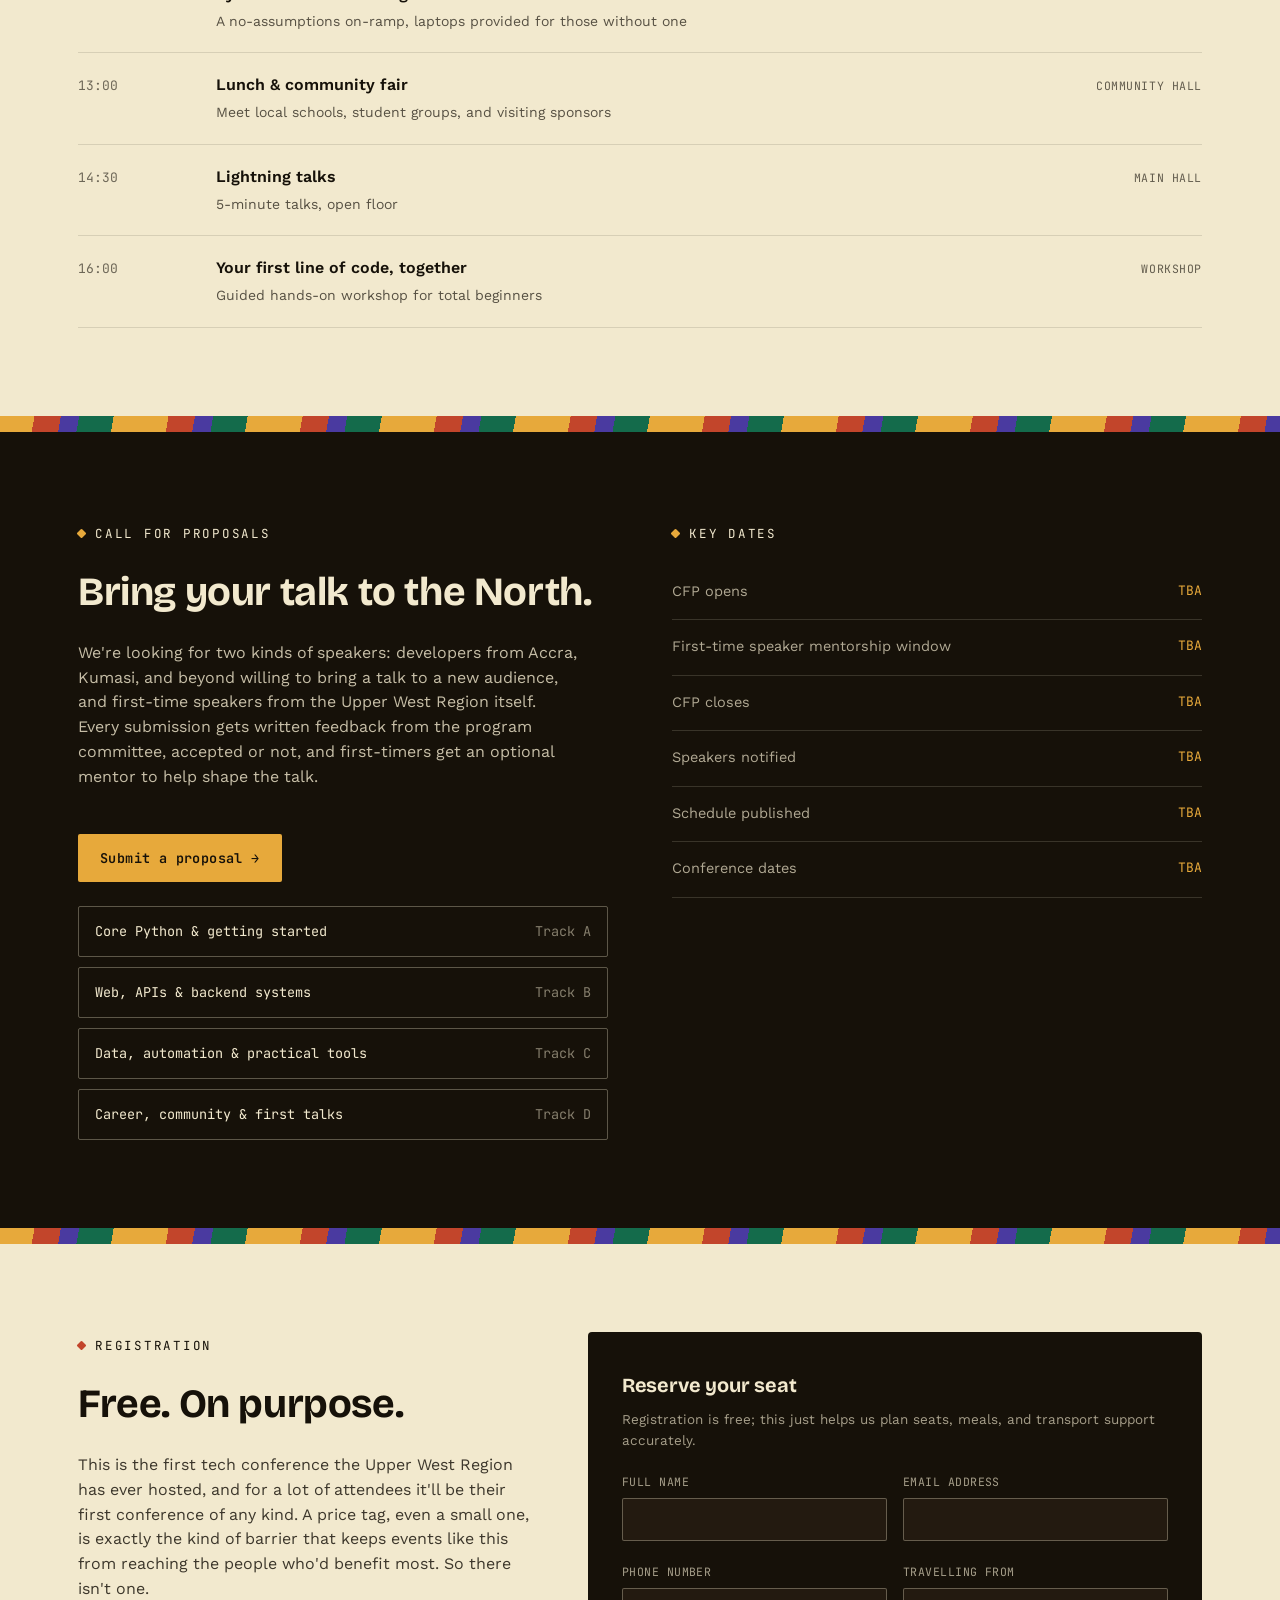
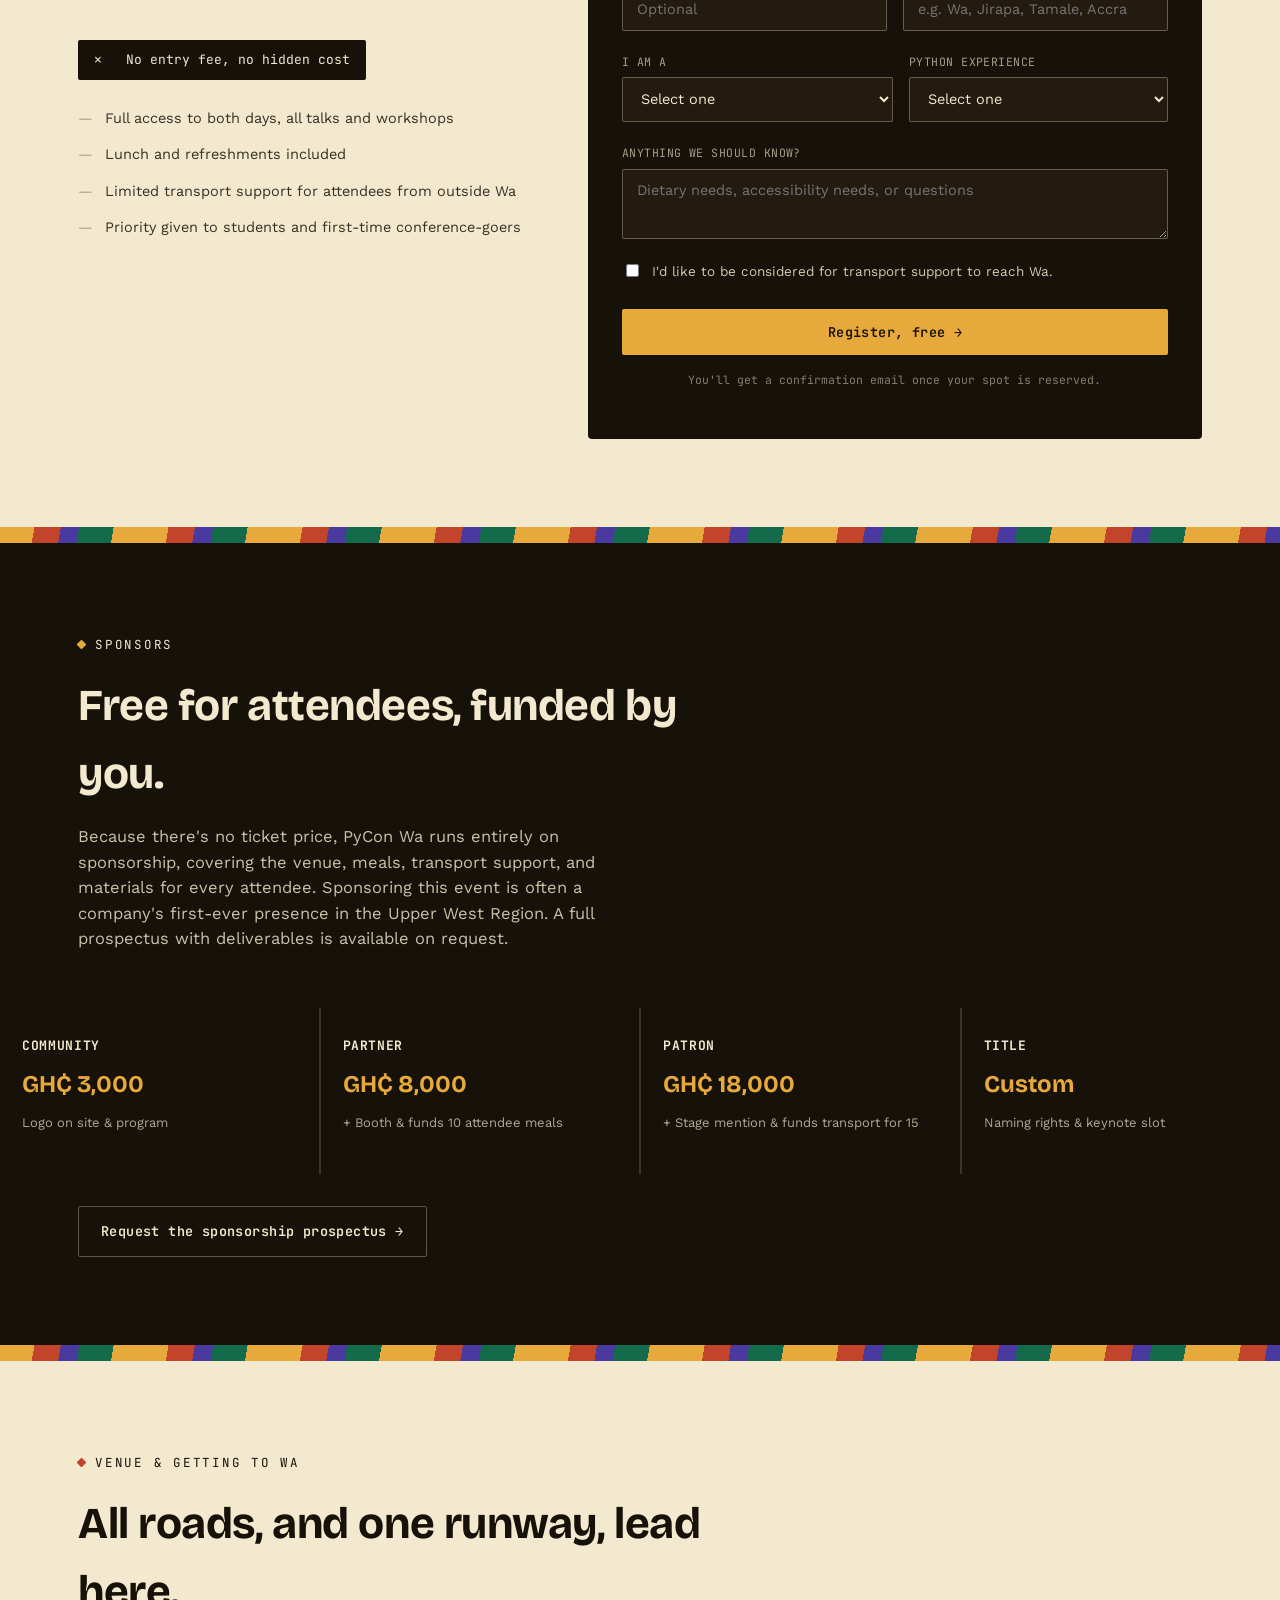
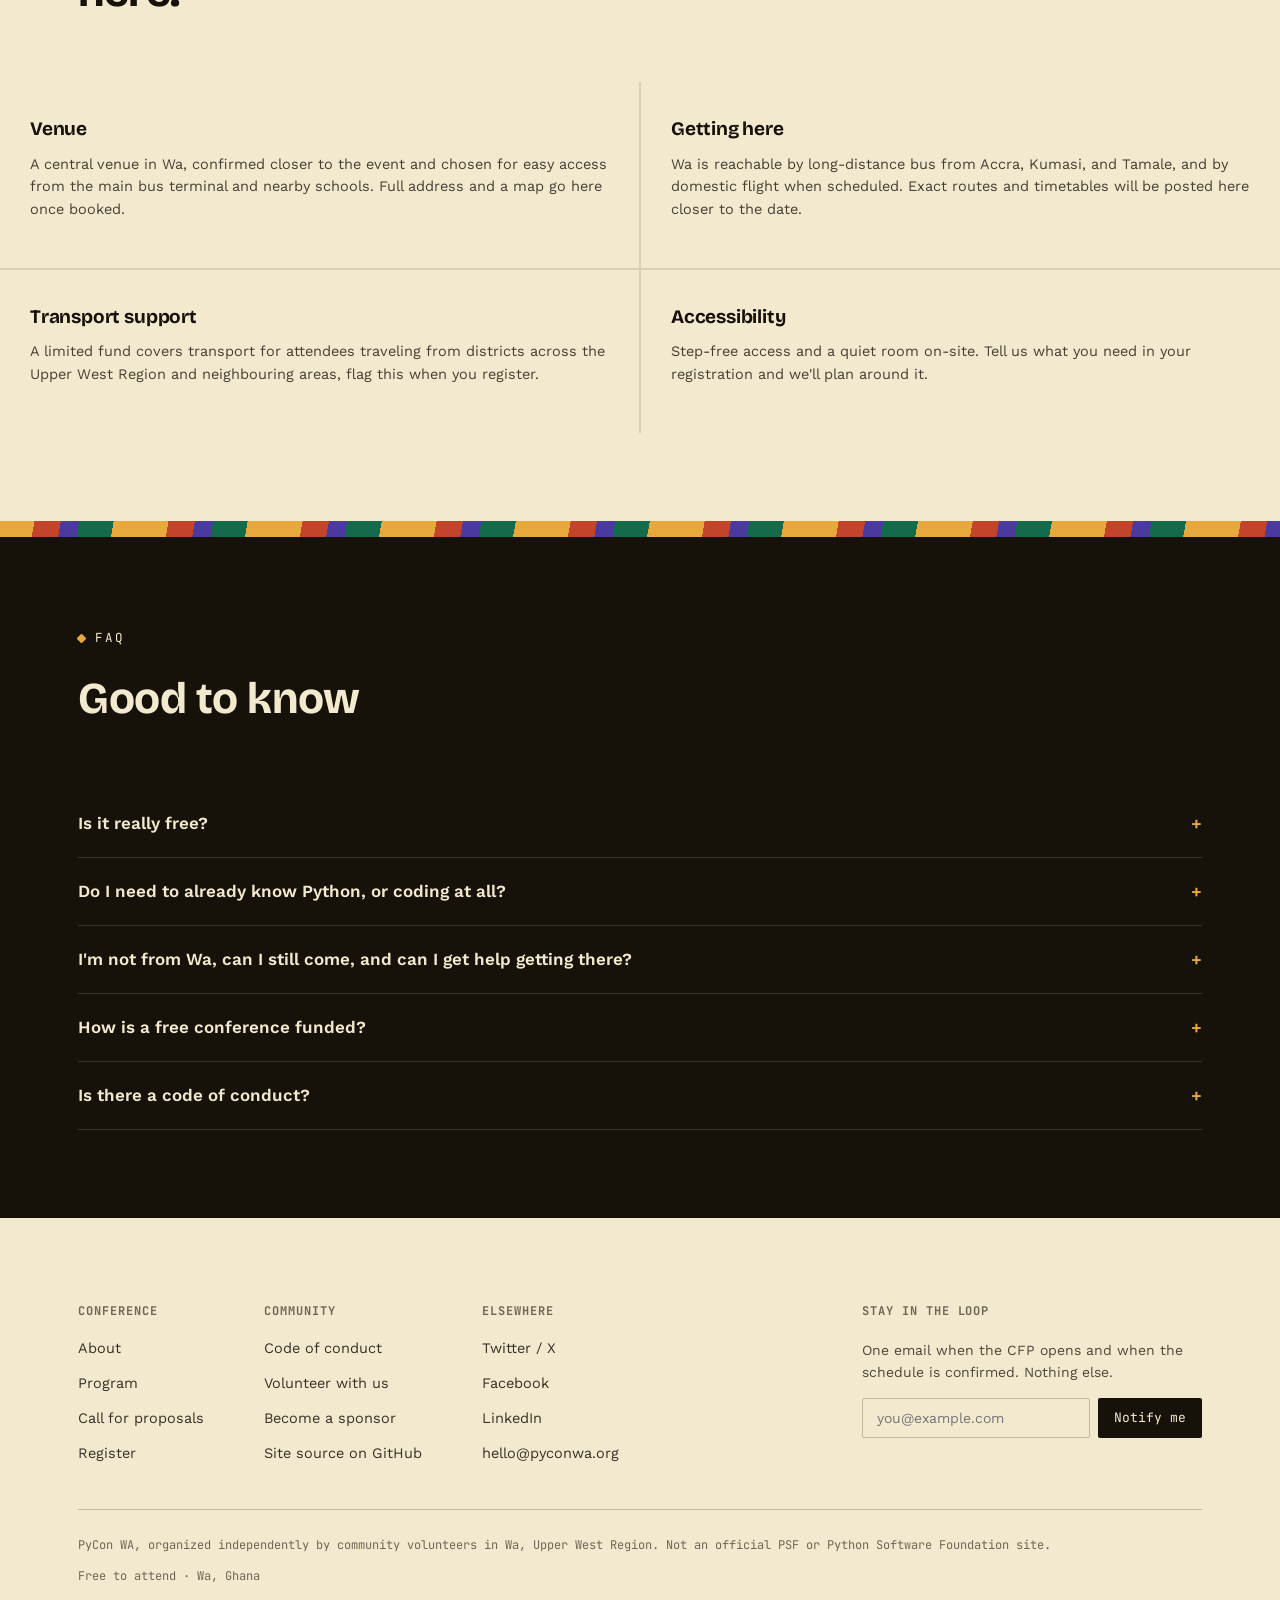
==== commit 715c9c3a: "improve functionality and UX" ====
--- a/src/index.html
+++ b/src/index.html
@@ -1,414 +1,652 @@
-<!DOCTYPE html>
+<!doctype html>
 <html lang="en">
-<head>
-<meta charset="UTF-8">
-<meta name="viewport" content="width=device-width, initial-scale=1.0">
-<title>PyCon WA 2027 — Wa, Upper West Region, Ghana</title>
-<meta name="description" content="PyCon WA — the first tech conference in Ghana's Upper West Region. Free to attend. Held in Wa.">
-<link rel="preconnect" href="https://fonts.googleapis.com">
-<link rel="preconnect" href="https://fonts.gstatic.com" crossorigin>
-<link href="https://fonts.googleapis.com/css2?family=Bricolage+Grotesque:opsz,wght@12..96,400;12..96,500;12..96,600;12..96,700;12..96,800&family=Work+Sans:wght@400;500;600;700&family=JetBrains+Mono:wght@400;500;600&display=swap" rel="stylesheet">
-<link rel="stylesheet" href="static/css/styles.css">
-</head>
-<body>
-
-<header class="site">
-  <nav>
-    <a href="#" class="brand">
-      <span class="brand-mark"><span></span><span></span><span></span><span></span></span>
-      <span class="brand-word">Py<em>Con</em> WA</span>
-    </a>
-    <ul class="nav-links" id="navLinks">
-      <li><a href="#about">About</a></li>
-      <li><a href="#why-wa">Why Wa</a></li>
-      <li><a href="#program">Program</a></li>
-      <li><a href="#speak">Speak</a></li>
-      <li><a href="#sponsors">Sponsors</a></li>
-      <li><a href="#faq">FAQ</a></li>
-    </ul>
-    <a href="#register" class="nav-cta">Register free</a>
-    <button class="nav-toggle" id="navToggle" aria-label="Toggle menu" aria-expanded="false">
-      <svg viewBox="0 0 24 24" fill="none" stroke="currentColor" stroke-width="2"><path d="M4 7h16M4 12h16M4 17h16"/></svg>
-    </button>
-  </nav>
-</header>
-
-<section class="hero dark">
-  <div class="wrap">
-    <div class="hero-kicker eyebrow">Wa, Upper West Region, Ghana · Dates TBA <span class="free-badge">Free to attend</span></div>
-    <h1>The tech map of Ghana <span class="accent">has a gap.</span><br>We're closing it.</h1>
-    <p class="hero-sub">Every major Ghanaian tech gathering happens in Accra or Kumasi. The Upper West Region — home to over 800,000 people — has never hosted one. PyCon WA is the first, held in the region's capital, Wa: three days of talks and hands-on Python, completely free, built to put the north on the map for the companies, investors, and opportunities that keep passing it by.</p>
-    <div class="hero-actions">
-      <a href="#register" class="btn btn-primary">Register — it's free →</a>
-      <a href="#speak" class="btn btn-ghost">Propose a talk</a>
-    </div>
-    <div class="hero-meta">
-      <div>Location <strong>Wa, Upper West Region</strong></div>
-      <div>Cost <strong>Free, meals included</strong></div>
-      <div>Format <strong>In-person + streamed</strong></div>
-      <div>Status <strong>First of its kind, here</strong></div>
-    </div>
-  </div>
-</section>
-
-<div class="weave"></div>
-
-<section class="light" id="about">
-  <div class="wrap">
-    <div class="section-head reveal">
-      <div class="eyebrow">The theme</div>
-      <h2>Put Wa on the map.</h2>
-      <p>PyCon WA is built around one idea: a region shouldn't have to move to the capital to reach the tech industry — the tech industry should be willing to come to it. Everything here — the name, the free entry, the location — is built around getting the Upper West Region its first real seat at Ghana's tech table.</p>
-    </div>
-    <div class="name-note reveal">
+    <head>
+        <meta charset="UTF-8" />
+        <meta name="viewport" content="width=device-width, initial-scale=1.0" />
+        <title>PyCon WA 2027: Wa, Upper West Region, Ghana</title>
+        <meta
+            name="description"
+            content="PyCon WA, the first tech conference in Ghana's Upper West Region. Free to attend. Held in Wa."
+        />
+        <link rel="preconnect" href="https://fonts.googleapis.com" />
+        <link rel="preconnect" href="https://fonts.gstatic.com" crossorigin />
+        <link
+            href="https://fonts.googleapis.com/css2?family=Bricolage+Grotesque:opsz,wght@12..96,400;12..96,500;12..96,600;12..96,700;12..96,800&family=Work+Sans:wght@400;500;600;700&family=JetBrains+Mono:wght@400;500;600&display=swap"
+            rel="stylesheet"
+        />
+        <link rel="stylesheet" href="static/css/styles.css" />
+    </head>
+    <body>
+        <header class="site">
+            <nav>
+                <a href="#" class="brand">
+                    <img
+                        src="static/images/pythonwa.avif"
+                        alt="PyCon Wa logo"
+                        class="brand-img"
+                    />
+                    <span class="brand-word">Py<em>Con</em> Wa</span>
+                </a>
+                <ul class="nav-links" id="navLinks">
+                    <li><a href="#about">About</a></li>
+                    <li><a href="#why-wa">Why Wa</a></li>
+                    <li><a href="#program">Program</a></li>
+                    <li><a href="#speak">Speak</a></li>
+                    <li><a href="#sponsors">Sponsors</a></li>
+                    <li><a href="#faq">FAQ</a></li>
+                </ul>
+                <a href="#register" class="nav-cta">Register free</a>
+                <button
+                    class="nav-toggle"
+                    id="navToggle"
+                    aria-label="Toggle menu"
+                    aria-expanded="false"
+                >
+                    <svg
+                        viewBox="0 0 24 24"
+                        fill="none"
+                        stroke="currentColor"
+                        stroke-width="2"
+                    >
+                        <path d="M4 7h16M4 12h16M4 17h16" />
+                    </svg>
+                </button>
+            </nav>
+        </header>
+
+        <section class="hero dark">
+            <div class="wrap">
+                <div class="hero-kicker eyebrow">
+                    Wa, Upper West Region, Ghana · Dates TBA
+                    <span class="free-badge">Free to attend</span>
+                </div>
+                <h1>
+                    The tech map of Ghana <span class="accent">has a gap.</span
+                    ><br />We're closing it.
+                </h1>
+                <p class="hero-sub">
+                    Every major Ghanaian tech gathering happens in Accra or
+                    Kumasi. The Upper West Region, home to over 800,000 people,
+                    has never hosted one. PyCon Wa is the first, held in the
+                    region's capital, Wa: three days of talks and hands-on
+                    Python, completely free, built to put the north on the map
+                    for the companies, investors, and opportunities that keep
+                    passing it by.
+                </p>
+                <div class="hero-actions">
+                    <a href="#register" class="btn btn-primary"
+                        >Register, it's free →</a
+                    >
+                    <a href="#speak" class="btn btn-ghost">Propose a talk</a>
+                </div>
+                <div class="hero-meta">
+                    <div>Location <strong>Wa, Upper West Region</strong></div>
+                    <div>Cost <strong>Free, meals included</strong></div>
+                    <div>Format <strong>In-person + streamed</strong></div>
+                    <div>Status <strong>First of its kind, here</strong></div>
+                </div>
+            </div>
+        </section>
+
+        <div class="weave"></div>
+
+        <section class="light" id="about">
+            <div class="wrap">
+                <div class="section-head reveal">
+                    <div class="eyebrow">The theme</div>
+                    <h2>Put Wa on the map.</h2>
+                    <p>
+                        PyCon Wa is built around one idea: a region shouldn't
+                        have to move to the capital to reach the tech industry,
+                        the tech industry should be willing to come to it.
+                        Everything here, the name, the free entry, the location,
+                        is built around getting the Upper West Region its first
+                        real seat at Ghana's tech table.
+                    </p>
+                </div>
+                <!--<div class="name-note reveal">
       <span class="mark">About the name</span>
-      <p><strong>"WA" is doing double duty.</strong> It's the standard shorthand for West Africa — but it's also, simply, the name of the city we're holding this in: <strong>Wa</strong>, capital of the Upper West Region. We didn't choose the acronym to fit the city. We chose the city because the acronym already fit.</p>
-    </div>
-  </div>
-  <div class="threads" style="margin-top:56px;">
-    <div class="thread reveal">
-      <div class="thread-bar"></div>
-      <div class="thread-num">Thread 01</div>
-      <h3>Presence</h3>
-      <p>Show, in person, that there is an audience, a talent pool, and a curiosity for tech in the Upper West Region — not just a need for it.</p>
-    </div>
-    <div class="thread reveal">
-      <div class="thread-bar"></div>
-      <div class="thread-num">Thread 02</div>
-      <h3>Access</h3>
-      <p>Zero cost to attend. No entry fee should be the reason a student in Wa, Nadowli, or Jirapa misses the first tech event ever held near them.</p>
-    </div>
-    <div class="thread reveal">
-      <div class="thread-bar"></div>
-      <div class="thread-num">Thread 03</div>
-      <h3>Attention</h3>
-      <p>Give companies, sponsors, and investors from the south a concrete reason to look north — and a room full of reasons to come back.</p>
-    </div>
-  </div>
-</section>
-
-<div class="weave"></div>
-
-<section class="dark" id="why-wa">
-  <div class="wrap">
-    <div class="why-grid">
-      <div class="reveal">
-        <div class="eyebrow">Why Wa, why now</div>
-        <h2 style="font-size:clamp(28px,3.6vw,40px); font-weight:700; margin-top:16px;">The north isn't missing a demand for tech. It's missing an invitation.</h2>
-        <p style="margin-top:20px; opacity:0.8; max-width:52ch;">Ghana's tech ecosystem — hackathons, incubators, investor visits, developer meetups — is concentrated almost entirely in Accra and Kumasi. The Upper West Region sits at the far end of that map: under-visited, under-funded, and rarely mentioned when people talk about "Ghana's tech scene," despite a growing base of students and self-taught developers with no local event to bring them together. PyCon WA doesn't ask the region to travel south to be seen. It starts the conversation here.</p>
-        <div class="stat-row">
-          <div class="stat"><div class="num">1st</div><div class="lbl">Tech conference held in the Upper West Region</div></div>
-          <div class="stat"><div class="num">Free</div><div class="lbl">Entry, meals, and materials for every attendee</div></div>
-          <div class="stat"><div class="num">3</div><div class="lbl">Neighbouring regions &amp; countries within reach of Wa</div></div>
-          <div class="stat"><div class="num">100%</div><div class="lbl">Volunteer-organized, community first</div></div>
-        </div>
-      </div>
-      <ul class="why-list reveal">
-        <li>
-          <span class="why-tag">Geography</span>
-          <div><h4>A genuine gateway location</h4><p>Wa sits close to the Burkina Faso border and within reach of the Upper East and Northern/Savannah regions — a natural meeting point for the north, not just Ghana's edge.</p></div>
-        </li>
-        <li>
-          <span class="why-tag">Talent</span>
-          <div><h4>Students with nowhere to go</h4><p>Computer science and IT students from local schools and tertiary institutions currently have to travel to Accra or Kumasi for any conference at all. This one comes to them.</p></div>
-        </li>
-        <li>
-          <span class="why-tag">Signal</span>
-          <div><h4>A reason for companies to visit</h4><p>Sponsoring or speaking at PyCon WA is, for most tech companies, their first-ever presence in the Upper West Region — and the start of a relationship, not a one-off visit.</p></div>
-        </li>
-      </ul>
-    </div>
-  </div>
-</section>
-
-<div class="weave"></div>
-
-<section class="light" id="program">
-  <div class="wrap">
-    <div class="section-head reveal">
-      <div class="eyebrow">The program</div>
-      <h2>Two days, built for first-timers.</h2>
-      <p>Because this is many attendees' first tech event of any kind, the program leans deliberately toward hands-on and beginner-friendly sessions, alongside talks from across Ghana's wider Python community. Times are placeholders until the schedule is locked.</p>
-    </div>
-    <div class="tabs reveal">
-      <button class="tab active" data-day="day1">Day 1</button>
-      <button class="tab" data-day="day2">Day 2</button>
-    </div>
-    <div class="day active" id="day1">
-      <div class="slot"><div class="slot-time">09:00</div><div><div class="slot-title">Registration & coffee</div></div><div class="slot-track">All tracks</div></div>
-      <div class="slot"><div class="slot-time">10:00</div><div><div class="slot-title">Opening keynote — Why here, why now</div><div class="slot-desc">Framing the conference theme — TBA speaker</div></div><div class="slot-track">Main hall</div></div>
-      <div class="slot"><div class="slot-time">11:00</div><div><div class="slot-title">Python for absolute beginners</div><div class="slot-desc">A no-assumptions on-ramp, laptops provided for those without one</div></div><div class="slot-track">Beginner track</div></div>
-      <div class="slot"><div class="slot-time">13:00</div><div><div class="slot-title">Lunch & community fair</div><div class="slot-desc">Meet local schools, student groups, and visiting sponsors</div></div><div class="slot-track">Community hall</div></div>
-      <div class="slot"><div class="slot-time">14:30</div><div><div class="slot-title">Lightning talks</div><div class="slot-desc">5-minute talks, open floor</div></div><div class="slot-track">Main hall</div></div>
-      <div class="slot"><div class="slot-time">16:00</div><div><div class="slot-title">Your first line of code, together</div><div class="slot-desc">Guided hands-on workshop for total beginners</div></div><div class="slot-track">Workshop</div></div>
-    </div>
-    <div class="day" id="day2">
-      <div class="slot"><div class="slot-time">09:30</div><div><div class="slot-title">Panel: what it takes to build a tech career from the north</div><div class="slot-desc">Northern-raised developers now working across Ghana and remotely</div></div><div class="slot-track">Career & community</div></div>
-      <div class="slot"><div class="slot-time">10:30</div><div><div class="slot-title">Building for low-connectivity environments</div><div class="slot-desc">TBA speaker</div></div><div class="slot-track">Main hall</div></div>
-      <div class="slot"><div class="slot-time">12:00</div><div><div class="slot-title">Automating everyday problems with Python</div><div class="slot-desc">Practical scripting for agriculture, records, and small business</div></div><div class="slot-track">Workshop</div></div>
-      <div class="slot"><div class="slot-time">14:00</div><div><div class="slot-title">Bringing tech companies north: a call to sponsors</div><div class="slot-desc">Open session with visiting sponsors and investors</div></div><div class="slot-track">Career & community</div></div>
-      <div class="slot"><div class="slot-time">15:30</div><div><div class="slot-title">Closing keynote & what comes next</div></div><div class="slot-track">Main hall</div></div>
-    </div>
-  </div>
-</section>
-
-<div class="weave"></div>
-
-<section class="dark" id="speak">
-  <div class="wrap">
-    <div class="cfp-grid">
-      <div class="reveal">
-        <div class="eyebrow">Call for proposals</div>
-        <h2 style="font-size:clamp(28px,3.6vw,40px); font-weight:700; margin-top:16px;">Bring your talk north.</h2>
-        <p style="margin-top:18px; opacity:0.8; max-width:50ch;">We're looking for two kinds of speakers: developers from Accra, Kumasi, and beyond willing to bring a talk to a new audience, and first-time speakers from the Upper West Region itself. Every submission gets written feedback from the program committee, accepted or not — and first-timers get an optional mentor to help shape the talk.</p>
-        <a href="#" class="btn btn-primary" style="margin-top:28px;">Submit a proposal →</a>
-        <ul class="track-list">
-          <li>Core Python & getting started <span style="opacity:0.5;">Track A</span></li>
-          <li>Web, APIs & backend systems <span style="opacity:0.5;">Track B</span></li>
-          <li>Data, automation & practical tools <span style="opacity:0.5;">Track C</span></li>
-          <li>Career, community & first talks <span style="opacity:0.5;">Track D</span></li>
-        </ul>
-      </div>
-      <div class="reveal">
-        <div class="eyebrow">Key dates</div>
-        <ul class="dates" style="margin-top:20px;">
-          <li><span>CFP opens</span><span>TBA</span></li>
-          <li><span>First-time speaker mentorship window</span><span>TBA</span></li>
-          <li><span>CFP closes</span><span>TBA</span></li>
-          <li><span>Speakers notified</span><span>TBA</span></li>
-          <li><span>Schedule published</span><span>TBA</span></li>
-          <li><span>Conference dates</span><span>TBA</span></li>
-        </ul>
-      </div>
-    </div>
-  </div>
-</section>
-
-<div class="weave"></div>
-
-<section class="light" id="register">
-  <div class="wrap">
-    <div class="register-grid">
-      <div class="register-side reveal">
-        <div class="eyebrow">Registration</div>
-        <h2 style="font-size:clamp(28px,3.6vw,40px); font-weight:700; margin-top:16px;">Free. On purpose.</h2>
-        <p style="margin-top:18px; opacity:0.82; font-size:16px;">This is the first tech conference the Upper West Region has ever hosted, and for a lot of attendees it'll be their first conference of any kind. A price tag — even a small one — is exactly the kind of barrier that keeps events like this from reaching the people who'd benefit most. So there isn't one.</p>
-        <div class="free-line">✕ &nbsp; No entry fee, no hidden cost</div>
-        <ul>
-          <li>Full access to both days, all talks and workshops</li>
-          <li>Lunch and refreshments included</li>
-          <li>Limited transport support for attendees from outside Wa</li>
-          <li>Priority given to students and first-time conference-goers</li>
-        </ul>
-      </div>
-
-      <div class="form-card reveal">
-        <h3>Reserve your seat</h3>
-        <p class="sub">Registration is free — this just helps us plan seats, meals, and transport support accurately.</p>
-
-        <!--
-          SETUP NOTE FOR THE ORGANIZER:
-          Replace YOUR_FORM_ID below with a real Formspree (or similar) form ID.
-          1. Create a free account at formspree.io
-          2. Create a new form, copy its ID
-          3. Replace the action URL below
-          Until then, this form will show an error on submit — it needs a real endpoint.
-        -->
-        <form id="regForm" action="https://formspree.io/f/YOUR_FORM_ID" method="POST">
-          <div class="form-row">
-            <div class="field">
-              <label for="fullName">Full name</label>
-              <input type="text" id="fullName" name="fullName" required>
-            </div>
-            <div class="field">
-              <label for="email">Email address</label>
-              <input type="email" id="email" name="email" required>
-            </div>
-          </div>
-          <div class="form-row">
-            <div class="field">
-              <label for="phone">Phone number</label>
-              <input type="tel" id="phone" name="phone" placeholder="Optional">
-            </div>
-            <div class="field">
-              <label for="travelFrom">Travelling from</label>
-              <input type="text" id="travelFrom" name="travelFrom" placeholder="e.g. Wa, Jirapa, Tamale, Accra">
-            </div>
-          </div>
-          <div class="form-row">
-            <div class="field">
-              <label for="role">I am a</label>
-              <select id="role" name="role" required>
-                <option value="">Select one</option>
-                <option>Student</option>
-                <option>Developer / engineer</option>
-                <option>Educator</option>
-                <option>Entrepreneur / business owner</option>
-                <option>Career changer</option>
-                <option>Other</option>
-              </select>
-            </div>
-            <div class="field">
-              <label for="experience">Python experience</label>
-              <select id="experience" name="experience">
-                <option value="">Select one</option>
-                <option>Complete beginner</option>
-                <option>Some experience</option>
-                <option>Comfortable / professional</option>
-              </select>
-            </div>
-          </div>
-          <div class="form-row single">
-            <div class="field">
-              <label for="notes">Anything we should know?</label>
-              <textarea id="notes" name="notes" placeholder="Dietary needs, accessibility needs, or questions"></textarea>
-            </div>
-          </div>
-          <div class="checkbox-field">
-            <input type="checkbox" id="transportHelp" name="transportHelp">
-            <label for="transportHelp">I'd like to be considered for transport support to reach Wa.</label>
-          </div>
-          <button type="submit" class="btn btn-primary form-submit">Register — free →</button>
-          <p class="form-note">You'll get a confirmation email once your spot is reserved.</p>
-          <div id="formStatus"></div>
-        </form>
-      </div>
-    </div>
-  </div>
-</section>
-
-<div class="weave"></div>
-
-<section class="dark" id="sponsors">
-  <div class="wrap">
-    <div class="section-head reveal">
-      <div class="eyebrow">Sponsors</div>
-      <h2>Free for attendees, funded by you.</h2>
-      <p>Because there's no ticket price, PyCon WA runs entirely on sponsorship — covering the venue, meals, transport support, and materials for every attendee. Sponsoring this event is often a company's first-ever presence in the Upper West Region. A full prospectus with deliverables is available on request.</p>
-    </div>
-  </div>
-  <div class="sponsor-tiers">
-    <div class="sponsor-tier reveal"><h4>Community</h4><div class="amt">GH₵ 3,000</div><p>Logo on site & program</p></div>
-    <div class="sponsor-tier reveal"><h4>Partner</h4><div class="amt">GH₵ 8,000</div><p>+ Booth & funds 10 attendee meals</p></div>
-    <div class="sponsor-tier reveal"><h4>Patron</h4><div class="amt">GH₵ 18,000</div><p>+ Stage mention & funds transport for 15</p></div>
-    <div class="sponsor-tier reveal"><h4>Title</h4><div class="amt">Custom</div><p>Naming rights & keynote slot</p></div>
-  </div>
-  <div class="wrap" style="margin-top:32px;">
-    <a href="mailto:sponsors@pyconwa.org" class="btn btn-ghost reveal">Request the sponsorship prospectus →</a>
-  </div>
-</section>
-
-<div class="weave"></div>
-
-<section class="light" id="venue">
-  <div class="wrap">
-    <div class="section-head reveal">
-      <div class="eyebrow">Venue & getting to Wa</div>
-      <h2>All roads — and one runway — lead here.</h2>
-    </div>
-  </div>
-  <div class="venue-grid">
-    <div class="venue-card reveal">
-      <h3>Venue</h3>
-      <p>A central venue in Wa, confirmed closer to the event and chosen for easy access from the main bus terminal and nearby schools. Full address and a map go here once booked.</p>
-    </div>
-    <div class="venue-card reveal">
-      <h3>Getting here</h3>
-      <p>Wa is reachable by long-distance bus from Accra, Kumasi, and Tamale, and by domestic flight when scheduled. Exact routes and timetables will be posted here closer to the date.</p>
-    </div>
-    <div class="venue-card reveal">
-      <h3>Transport support</h3>
-      <p>A limited fund covers transport for attendees traveling from districts across the Upper West Region and neighbouring areas — flag this when you register.</p>
-    </div>
-    <div class="venue-card reveal">
-      <h3>Accessibility</h3>
-      <p>Step-free access and a quiet room on-site. Tell us what you need in your registration and we'll plan around it.</p>
-    </div>
-  </div>
-</section>
-
-<div class="weave"></div>
-
-<section class="dark" id="faq">
-  <div class="wrap">
-    <div class="section-head reveal">
-      <div class="eyebrow">FAQ</div>
-      <h2>Good to know</h2>
-    </div>
-    <div id="faqList">
-      <div class="faq-item reveal">
-        <button class="faq-q">Is it really free? <span class="plus">+</span></button>
-        <div class="faq-a"><p>Yes — entry, meals, and materials are free for every attendee. This is the first tech event of its kind in the Upper West Region, and a cost barrier is exactly what we're trying to remove. The event runs entirely on sponsorship.</p></div>
-      </div>
-      <div class="faq-item reveal">
-        <button class="faq-q">Do I need to already know Python, or coding at all? <span class="plus">+</span></button>
-        <div class="faq-a"><p>No. The beginner track assumes no prior programming experience, and laptops will be available on-site for attendees who don't have one — just let us know when you register.</p></div>
-      </div>
-      <div class="faq-item reveal">
-        <button class="faq-q">I'm not from Wa — can I still come, and can I get help getting there? <span class="plus">+</span></button>
-        <div class="faq-a"><p>Absolutely — attendees from anywhere are welcome, and priority for transport support goes to those travelling from districts across the Upper West Region and nearby areas. Flag it on the registration form.</p></div>
-      </div>
-      <div class="faq-item reveal">
-        <button class="faq-q">How is a free conference funded? <span class="plus">+</span></button>
-        <div class="faq-a"><p>Entirely through sponsorship. Companies and organizations fund the venue, meals, and transport support — see the Sponsors section above for how to get involved.</p></div>
-      </div>
-      <div class="faq-item reveal">
-        <button class="faq-q">Is there a code of conduct? <span class="plus">+</span></button>
-        <div class="faq-a"><p>Yes — every attendee, speaker, sponsor, and organizer agrees to it. It's linked in the footer and enforced by a named response team at the event.</p></div>
-      </div>
-    </div>
-  </div>
-</section>
-
-<footer>
-  <div class="wrap">
-    <div class="footer-top">
-      <div class="footer-cols">
-        <div class="footer-col">
-          <h5>Conference</h5>
-          <ul>
-            <li><a href="#about">About</a></li>
-            <li><a href="#program">Program</a></li>
-            <li><a href="#speak">Call for proposals</a></li>
-            <li><a href="#register">Register</a></li>
-          </ul>
-        </div>
-        <div class="footer-col">
-          <h5>Community</h5>
-          <ul>
-            <li><a href="#">Code of conduct</a></li>
-            <li><a href="#">Volunteer with us</a></li>
-            <li><a href="#sponsors">Become a sponsor</a></li>
-            <li><a href="https://github.com/" target="_blank" rel="noopener">Site source on GitHub</a></li>
-          </ul>
-        </div>
-        <div class="footer-col">
-          <h5>Elsewhere</h5>
-          <ul>
-            <li><a href="#">Twitter / X</a></li>
-            <li><a href="#">Facebook</a></li>
-            <li><a href="#">LinkedIn</a></li>
-            <li><a href="mailto:hello@pyconwa.org">hello@pyconwa.org</a></li>
-          </ul>
-        </div>
-      </div>
-      <div class="newsletter">
-        <h5 style="font-family:var(--mono); font-size:12px; letter-spacing:0.08em; text-transform:uppercase; opacity:0.6;">Stay in the loop</h5>
-        <p style="font-size:14px; opacity:0.75; margin-top:8px;">One email when the CFP opens and when the schedule is confirmed. Nothing else.</p>
-        <form id="newsletterForm">
-          <input type="email" placeholder="you@example.com" required>
-          <button type="submit">Notify me</button>
-        </form>
-      </div>
-    </div>
-    <div class="footer-bottom">
-      <span>PyCon WA — organized independently by community volunteers in Wa, Upper West Region. Not an official PSF or Python Software Foundation site.</span>
-      <span>Free to attend · Wa, Ghana</span>
-    </div>
-  </div>
-</footer>
-
-<script src="static/js/main.js" defer></script>
-
-</body>
+      <p><strong>On a lighter note, "Wa" is doing double duty.</strong> It's the standard shorthand for West Africa, but it's also, simply, the name of the city we're holding this in: <strong>Wa</strong>, capital of the Upper West Region. We didn't choose the acronym to fit the city. We chose the city because the acronym already fit.</p>
+    </div>-->
+            </div>
+            <div class="threads" style="margin-top: 56px">
+                <div class="thread reveal">
+                    <div class="thread-bar"></div>
+                    <div class="thread-num">Thread 01</div>
+                    <h3>Presence</h3>
+                    <p>
+                        Show, in person, that there is an audience, a talent
+                        pool, and a curiosity for tech in the Upper West Region,
+                        not just a need for it.
+                    </p>
+                </div>
+                <div class="thread reveal">
+                    <div class="thread-bar"></div>
+                    <div class="thread-num">Thread 02</div>
+                    <h3>Access</h3>
+                    <p>
+                        Zero cost to attend. No entry fee should be the reason a
+                        student in Wa, Nadowli, or Jirapa misses the first tech
+                        event ever held near them.
+                    </p>
+                </div>
+                <div class="thread reveal">
+                    <div class="thread-bar"></div>
+                    <div class="thread-num">Thread 03</div>
+                    <h3>Attention</h3>
+                    <p>
+                        Give companies, sponsors, and investors from the south a
+                        concrete reason to look north, and a room full of
+                        reasons to come back.
+                    </p>
+                </div>
+            </div>
+        </section>
+
+        <div class="weave"></div>
+
+        <section class="dark" id="why-wa">
+            <div class="wrap">
+                <div class="why-grid">
+                    <div class="reveal">
+                        <div class="eyebrow">Why Wa, why now</div>
+                        <h2
+                            style="
+                                font-size: clamp(28px, 3.6vw, 40px);
+                                font-weight: 700;
+                                margin-top: 16px;
+                            "
+                        >
+                            The north isn't missing a demand for tech. It's
+                            missing an invitation.
+                        </h2>
+                        <p
+                            style="
+                                margin-top: 20px;
+                                opacity: 0.8;
+                                max-width: 52ch;
+                            "
+                        >
+                            Ghana's tech ecosystem, hackathons, incubators,
+                            investor visits, developer meetups, is concentrated
+                            almost entirely in Accra and Kumasi. The Upper West
+                            Region sits at the far end of that map:
+                            under-visited, under-funded, and rarely mentioned
+                            when people talk about "Ghana's tech scene," despite
+                            a growing base of students and self-taught
+                            developers with no local event to bring them
+                            together. PyCon Wa doesn't ask the region to travel
+                            south to be seen. It starts the conversation here.
+                        </p>
+                        <div class="stat-row">
+                            <div class="stat">
+                                <div class="num">1st</div>
+                                <div class="lbl">
+                                    Tech conference held in the Upper West
+                                    Region
+                                </div>
+                            </div>
+                            <div class="stat">
+                                <div class="num">Free</div>
+                                <div class="lbl">
+                                    Entry, meals, and materials for every
+                                    attendee
+                                </div>
+                            </div>
+                            <div class="stat">
+                                <div class="num">3</div>
+                                <div class="lbl">
+                                    Neighbouring regions &amp; countries within
+                                    reach of Wa
+                                </div>
+                            </div>
+                            <div class="stat">
+                                <div class="num">100%</div>
+                                <div class="lbl">
+                                    Volunteer-organized, community first
+                                </div>
+                            </div>
+                        </div>
+                    </div>
+                    <ul class="why-list reveal">
+                        <li>
+                            <span class="why-tag">Geography</span>
+                            <div>
+                                <h4>A genuine gateway location</h4>
+                                <p>
+                                    Wa sits close to the Burkina Faso border and
+                                    within reach of the Upper East and
+                                    Northern/Savannah regions, a natural meeting
+                                    point for the north, not just Ghana's edge.
+                                </p>
+                            </div>
+                        </li>
+                        <li>
+                            <span class="why-tag">Talent</span>
+                            <div>
+                                <h4>Students with nowhere to go</h4>
+                                <p>
+                                    Computer science and IT students from local
+                                    schools and tertiary institutions currently
+                                    have to travel to Accra or Kumasi for any
+                                    conference at all. This one comes to them.
+                                </p>
+                            </div>
+                        </li>
+                        <li>
+                            <span class="why-tag">Signal</span>
+                            <div>
+                                <h4>A reason for companies to visit</h4>
+                                <p>
+                                    Sponsoring or speaking at PyCon Wa is, for
+                                    most tech companies, their first-ever
+                                    presence in the Upper West Region, and the
+                                    start of a relationship, not a one-off
+                                    visit.
+                                </p>
+                            </div>
+                        </li>
+                    </ul>
+                </div>
+            </div>
+        </section>
+
+        <div id="schedule-include"></div>
+
+        <div id="speakers-include"></div>
+
+        <div class="weave"></div>
+
+        <section class="light" id="register">
+            <div class="wrap">
+                <div class="register-grid">
+                    <div class="register-side reveal">
+                        <div class="eyebrow">Registration</div>
+                        <h2
+                            style="
+                                font-size: clamp(28px, 3.6vw, 40px);
+                                font-weight: 700;
+                                margin-top: 16px;
+                            "
+                        >
+                            Free. On purpose.
+                        </h2>
+                        <p
+                            style="
+                                margin-top: 18px;
+                                opacity: 0.82;
+                                font-size: 16px;
+                            "
+                        >
+                            This is the first tech conference the Upper West
+                            Region has ever hosted, and for a lot of attendees
+                            it'll be their first conference of any kind. A price
+                            tag, even a small one, is exactly the kind of
+                            barrier that keeps events like this from reaching
+                            the people who'd benefit most. So there isn't one.
+                        </p>
+                        <div class="free-line">
+                            ✕ &nbsp; No entry fee, no hidden cost
+                        </div>
+                        <ul>
+                            <li>
+                                Full access to both days, all talks and
+                                workshops
+                            </li>
+                            <li>Lunch and refreshments included</li>
+                            <li>
+                                Limited transport support for attendees from
+                                outside Wa
+                            </li>
+                            <li>
+                                Priority given to students and first-time
+                                conference-goers
+                            </li>
+                        </ul>
+                    </div>
+
+                    <div class="form-card reveal">
+                        <h3>Reserve your seat</h3>
+                        <p class="sub">
+                            Registration is free; this just helps us plan seats,
+                            meals, and transport support accurately.
+                        </p>
+                        <form
+                            id="regForm"
+                            action="https://formspree.io/f/xbgrzzzg"
+                            method="POST"
+                        >
+                            <div class="form-row">
+                                <div class="field">
+                                    <label for="fullName">Full name</label>
+                                    <input
+                                        type="text"
+                                        id="fullName"
+                                        name="fullName"
+                                        required
+                                    />
+                                </div>
+                                <div class="field">
+                                    <label for="email">Email address</label>
+                                    <input
+                                        type="email"
+                                        id="email"
+                                        name="email"
+                                        required
+                                    />
+                                </div>
+                            </div>
+                            <div class="form-row">
+                                <div class="field">
+                                    <label for="phone">Phone number</label>
+                                    <input
+                                        type="tel"
+                                        id="phone"
+                                        name="phone"
+                                        placeholder="Optional"
+                                    />
+                                </div>
+                                <div class="field">
+                                    <label for="travelFrom"
+                                        >Travelling from</label
+                                    >
+                                    <input
+                                        type="text"
+                                        id="travelFrom"
+                                        name="travelFrom"
+                                        placeholder="e.g. Wa, Jirapa, Tamale, Accra"
+                                    />
+                                </div>
+                            </div>
+                            <div class="form-row">
+                                <div class="field">
+                                    <label for="role">I am a</label>
+                                    <select id="role" name="role" required>
+                                        <option value="">Select one</option>
+                                        <option>Student</option>
+                                        <option>Developer / engineer</option>
+                                        <option>Educator</option>
+                                        <option>
+                                            Entrepreneur / business owner
+                                        </option>
+                                        <option>Career changer</option>
+                                        <option>Other</option>
+                                    </select>
+                                </div>
+                                <div class="field">
+                                    <label for="experience"
+                                        >Python experience</label
+                                    >
+                                    <select id="experience" name="experience">
+                                        <option value="">Select one</option>
+                                        <option>Complete beginner</option>
+                                        <option>Some experience</option>
+                                        <option>
+                                            Comfortable / professional
+                                        </option>
+                                    </select>
+                                </div>
+                            </div>
+                            <div class="form-row single">
+                                <div class="field">
+                                    <label for="notes"
+                                        >Anything we should know?</label
+                                    >
+                                    <textarea
+                                        id="notes"
+                                        name="notes"
+                                        placeholder="Dietary needs, accessibility needs, or questions"
+                                    ></textarea>
+                                </div>
+                            </div>
+                            <div class="checkbox-field">
+                                <input
+                                    type="checkbox"
+                                    id="transportHelp"
+                                    name="transportHelp"
+                                />
+                                <label for="transportHelp"
+                                    >I'd like to be considered for transport
+                                    support to reach Wa.</label
+                                >
+                            </div>
+                            <button
+                                type="submit"
+                                class="btn btn-primary form-submit"
+                            >
+                                Register, free →
+                            </button>
+                            <p class="form-note">
+                                You'll get a confirmation email once your spot
+                                is reserved.
+                            </p>
+                            <div id="formStatus"></div>
+                        </form>
+                    </div>
+                </div>
+            </div>
+        </section>
+
+        <div id="sponsors-include"></div>
+
+        <div class="weave"></div>
+
+        <section class="light" id="venue">
+            <div class="wrap">
+                <div class="section-head reveal">
+                    <div class="eyebrow">Venue & getting to Wa</div>
+                    <h2>All roads, and one runway, lead here.</h2>
+                </div>
+            </div>
+            <div class="venue-grid">
+                <div class="venue-card reveal">
+                    <h3>Venue</h3>
+                    <p>
+                        A central venue in Wa, confirmed closer to the event and
+                        chosen for easy access from the main bus terminal and
+                        nearby schools. Full address and a map go here once
+                        booked.
+                    </p>
+                </div>
+                <div class="venue-card reveal">
+                    <h3>Getting here</h3>
+                    <p>
+                        Wa is reachable by long-distance bus from Accra, Kumasi,
+                        and Tamale, and by domestic flight when scheduled. Exact
+                        routes and timetables will be posted here closer to the
+                        date.
+                    </p>
+                </div>
+                <div class="venue-card reveal">
+                    <h3>Transport support</h3>
+                    <p>
+                        A limited fund covers transport for attendees traveling
+                        from districts across the Upper West Region and
+                        neighbouring areas, flag this when you register.
+                    </p>
+                </div>
+                <div class="venue-card reveal">
+                    <h3>Accessibility</h3>
+                    <p>
+                        Step-free access and a quiet room on-site. Tell us what
+                        you need in your registration and we'll plan around it.
+                    </p>
+                </div>
+            </div>
+        </section>
+
+        <div class="weave"></div>
+
+        <section class="dark" id="faq">
+            <div class="wrap">
+                <div class="section-head reveal">
+                    <div class="eyebrow">FAQ</div>
+                    <h2>Good to know</h2>
+                </div>
+                <div id="faqList">
+                    <div class="faq-item reveal">
+                        <button class="faq-q">
+                            Is it really free? <span class="plus">+</span>
+                        </button>
+                        <div class="faq-a">
+                            <p>
+                                Yes, entry, meals, and materials are free for
+                                every attendee. This is the first tech event of
+                                its kind in the Upper West Region, and a cost
+                                barrier is exactly what we're trying to remove.
+                                The event runs entirely on sponsorship.
+                            </p>
+                        </div>
+                    </div>
+                    <div class="faq-item reveal">
+                        <button class="faq-q">
+                            Do I need to already know Python, or coding at all?
+                            <span class="plus">+</span>
+                        </button>
+                        <div class="faq-a">
+                            <p>
+                                No. The beginner track assumes no prior
+                                programming experience, and laptops will be
+                                available on-site for attendees who don't have
+                                one, just let us know when you register.
+                            </p>
+                        </div>
+                    </div>
+                    <div class="faq-item reveal">
+                        <button class="faq-q">
+                            I'm not from Wa, can I still come, and can I get
+                            help getting there? <span class="plus">+</span>
+                        </button>
+                        <div class="faq-a">
+                            <p>
+                                Absolutely, attendees from anywhere are welcome,
+                                and priority for transport support goes to those
+                                travelling from districts across the Upper West
+                                Region and nearby areas. Flag it on the
+                                registration form.
+                            </p>
+                        </div>
+                    </div>
+                    <div class="faq-item reveal">
+                        <button class="faq-q">
+                            How is a free conference funded?
+                            <span class="plus">+</span>
+                        </button>
+                        <div class="faq-a">
+                            <p>
+                                Entirely through sponsorship. Companies and
+                                organizations fund the venue, meals, and
+                                transport support; see the Sponsors section
+                                above for how to get involved.
+                            </p>
+                        </div>
+                    </div>
+                    <div class="faq-item reveal">
+                        <button class="faq-q">
+                            Is there a code of conduct?
+                            <span class="plus">+</span>
+                        </button>
+                        <div class="faq-a">
+                            <p>
+                                Yes, every attendee, speaker, sponsor, and
+                                organizer agrees to it. It's linked in the
+                                footer and enforced by a named response team at
+                                the event.
+                            </p>
+                        </div>
+                    </div>
+                </div>
+            </div>
+        </section>
+
+        <footer>
+            <div class="wrap">
+                <div class="footer-top">
+                    <div class="footer-cols">
+                        <div class="footer-col">
+                            <h5>Conference</h5>
+                            <ul>
+                                <li><a href="#about">About</a></li>
+                                <li><a href="#program">Program</a></li>
+                                <li><a href="#speak">Call for proposals</a></li>
+                                <li><a href="#register">Register</a></li>
+                            </ul>
+                        </div>
+                        <div class="footer-col">
+                            <h5>Community</h5>
+                            <ul>
+                                <li><a href="#">Code of conduct</a></li>
+                                <li><a href="#">Volunteer with us</a></li>
+                                <li>
+                                    <a href="#sponsors">Become a sponsor</a>
+                                </li>
+                                <li>
+                                    <a
+                                        href="https://github.com/"
+                                        target="_blank"
+                                        rel="noopener"
+                                        >Site source on GitHub</a
+                                    >
+                                </li>
+                            </ul>
+                        </div>
+                        <div class="footer-col">
+                            <h5>Elsewhere</h5>
+                            <ul>
+                                <li><a href="#">Twitter / X</a></li>
+                                <li><a href="#">Facebook</a></li>
+                                <li><a href="#">LinkedIn</a></li>
+                                <li>
+                                    <a href="mailto:hello@pyconwa.org"
+                                        >hello@pyconwa.org</a
+                                    >
+                                </li>
+                            </ul>
+                        </div>
+                    </div>
+                    <div class="newsletter">
+                        <h5
+                            style="
+                                font-family: var(--mono);
+                                font-size: 12px;
+                                letter-spacing: 0.08em;
+                                text-transform: uppercase;
+                                opacity: 0.6;
+                            "
+                        >
+                            Stay in the loop
+                        </h5>
+                        <p
+                            style="
+                                font-size: 14px;
+                                opacity: 0.75;
+                                margin-top: 8px;
+                            "
+                        >
+                            One email when the CFP opens and when the schedule
+                            is confirmed. Nothing else.
+                        </p>
+                        <form id="newsletterForm">
+                            <input
+                                type="email"
+                                placeholder="you@example.com"
+                                required
+                            />
+                            <button type="submit">Notify me</button>
+                        </form>
+                    </div>
+                </div>
+                <div class="footer-bottom">
+                    <span
+                        >PyCon WA, organized independently by community
+                        volunteers in Wa, Upper West Region. Not an official PSF
+                        or Python Software Foundation site.</span
+                    >
+                    <span>Free to attend · Wa, Ghana</span>
+                </div>
+            </div>
+        </footer>
+
+        <script src="static/js/main.js" defer></script>
+    </body>
 </html>
--- a/src/static/css/styles.css
+++ b/src/static/css/styles.css
@@ -82,12 +82,7 @@
   display:flex; align-items:center; justify-content:space-between;
 }
 .brand{display:flex; align-items:center; gap:11px; text-decoration:none;}
-.brand-mark{display:flex; gap:3px; align-items:flex-end; height:22px;}
-.brand-mark span{width:4px; display:block; border-radius:1px;}
-.brand-mark span:nth-child(1){height:22px; background:var(--gold);}
-.brand-mark span:nth-child(2){height:14px; background:var(--rust);}
-.brand-mark span:nth-child(3){height:19px; background:var(--teal);}
-.brand-mark span:nth-child(4){height:10px; background:var(--indigo);}
+.brand-img{height:32px; width:auto; border-radius:2px;}
 .brand-word{font-family:var(--display); font-weight:700; font-size:19px; color:var(--paper);}
 .brand-word em{font-style:normal; color:var(--gold);}
 
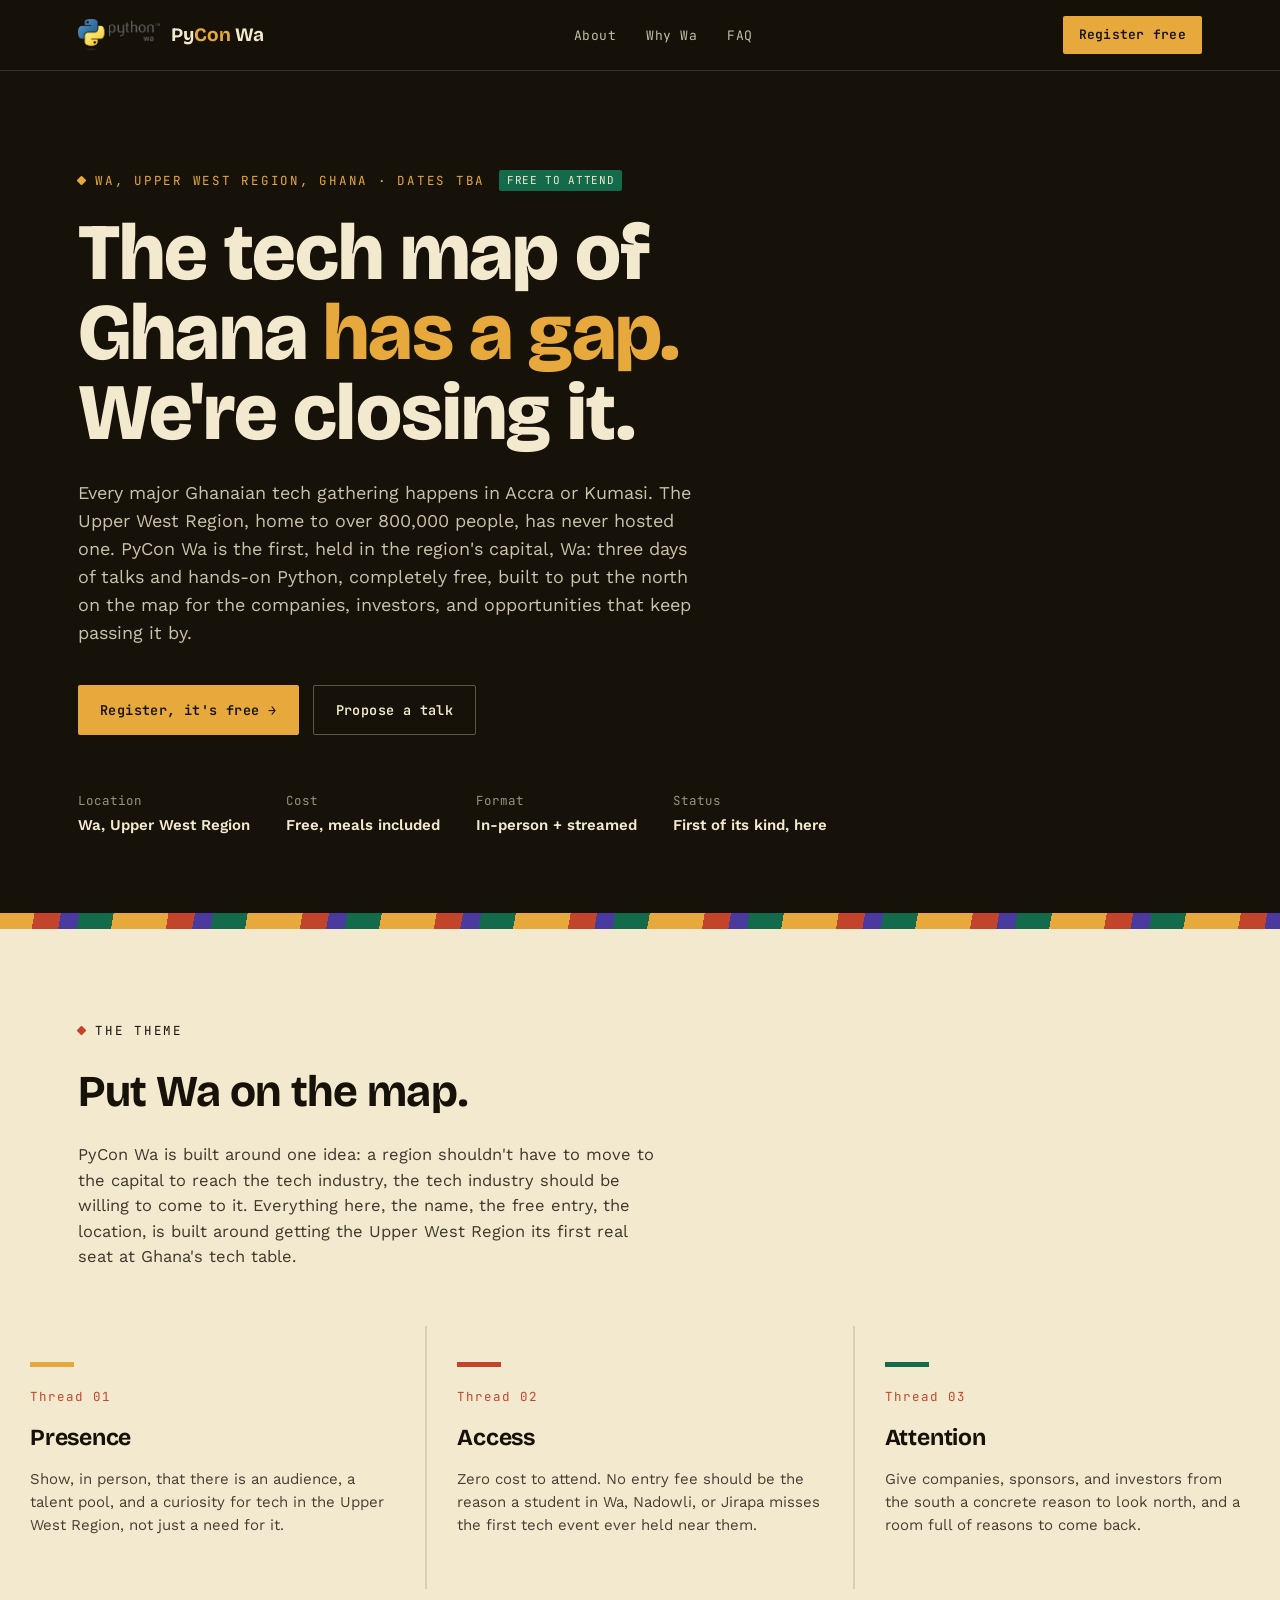
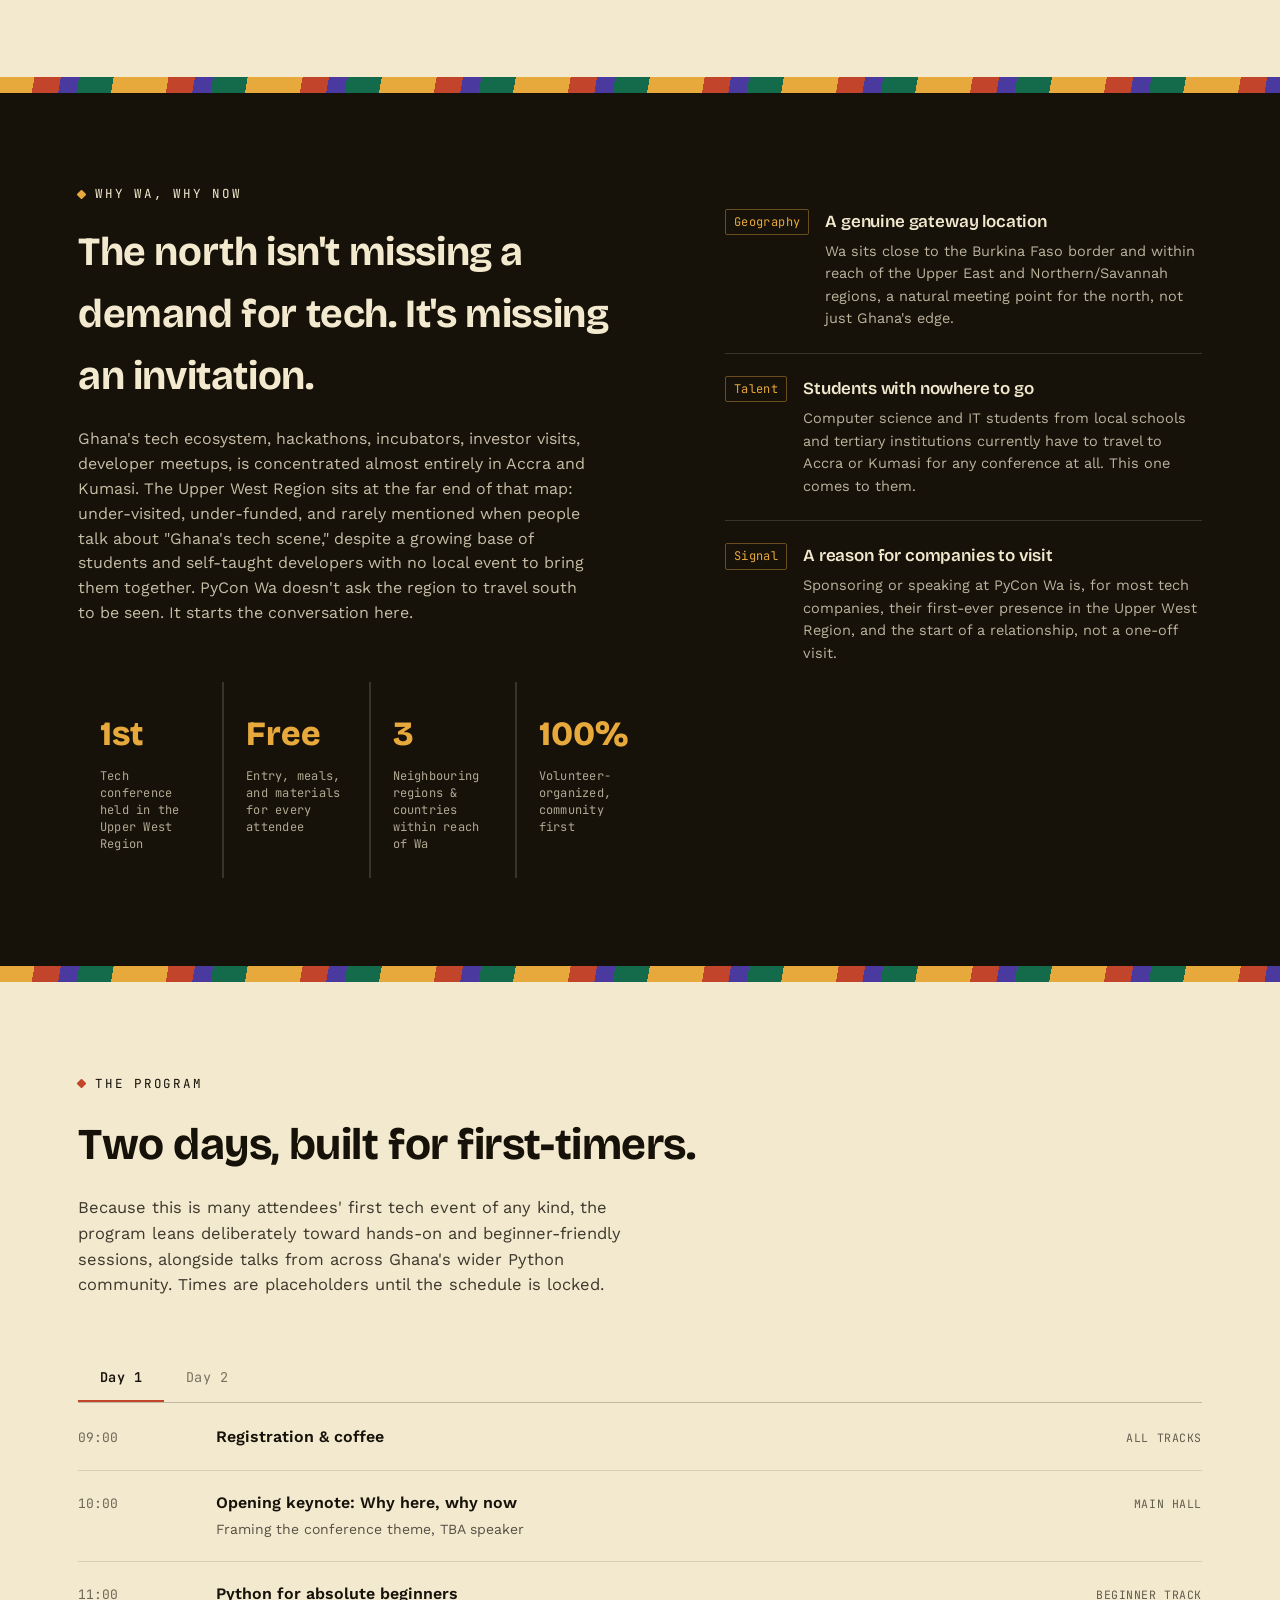
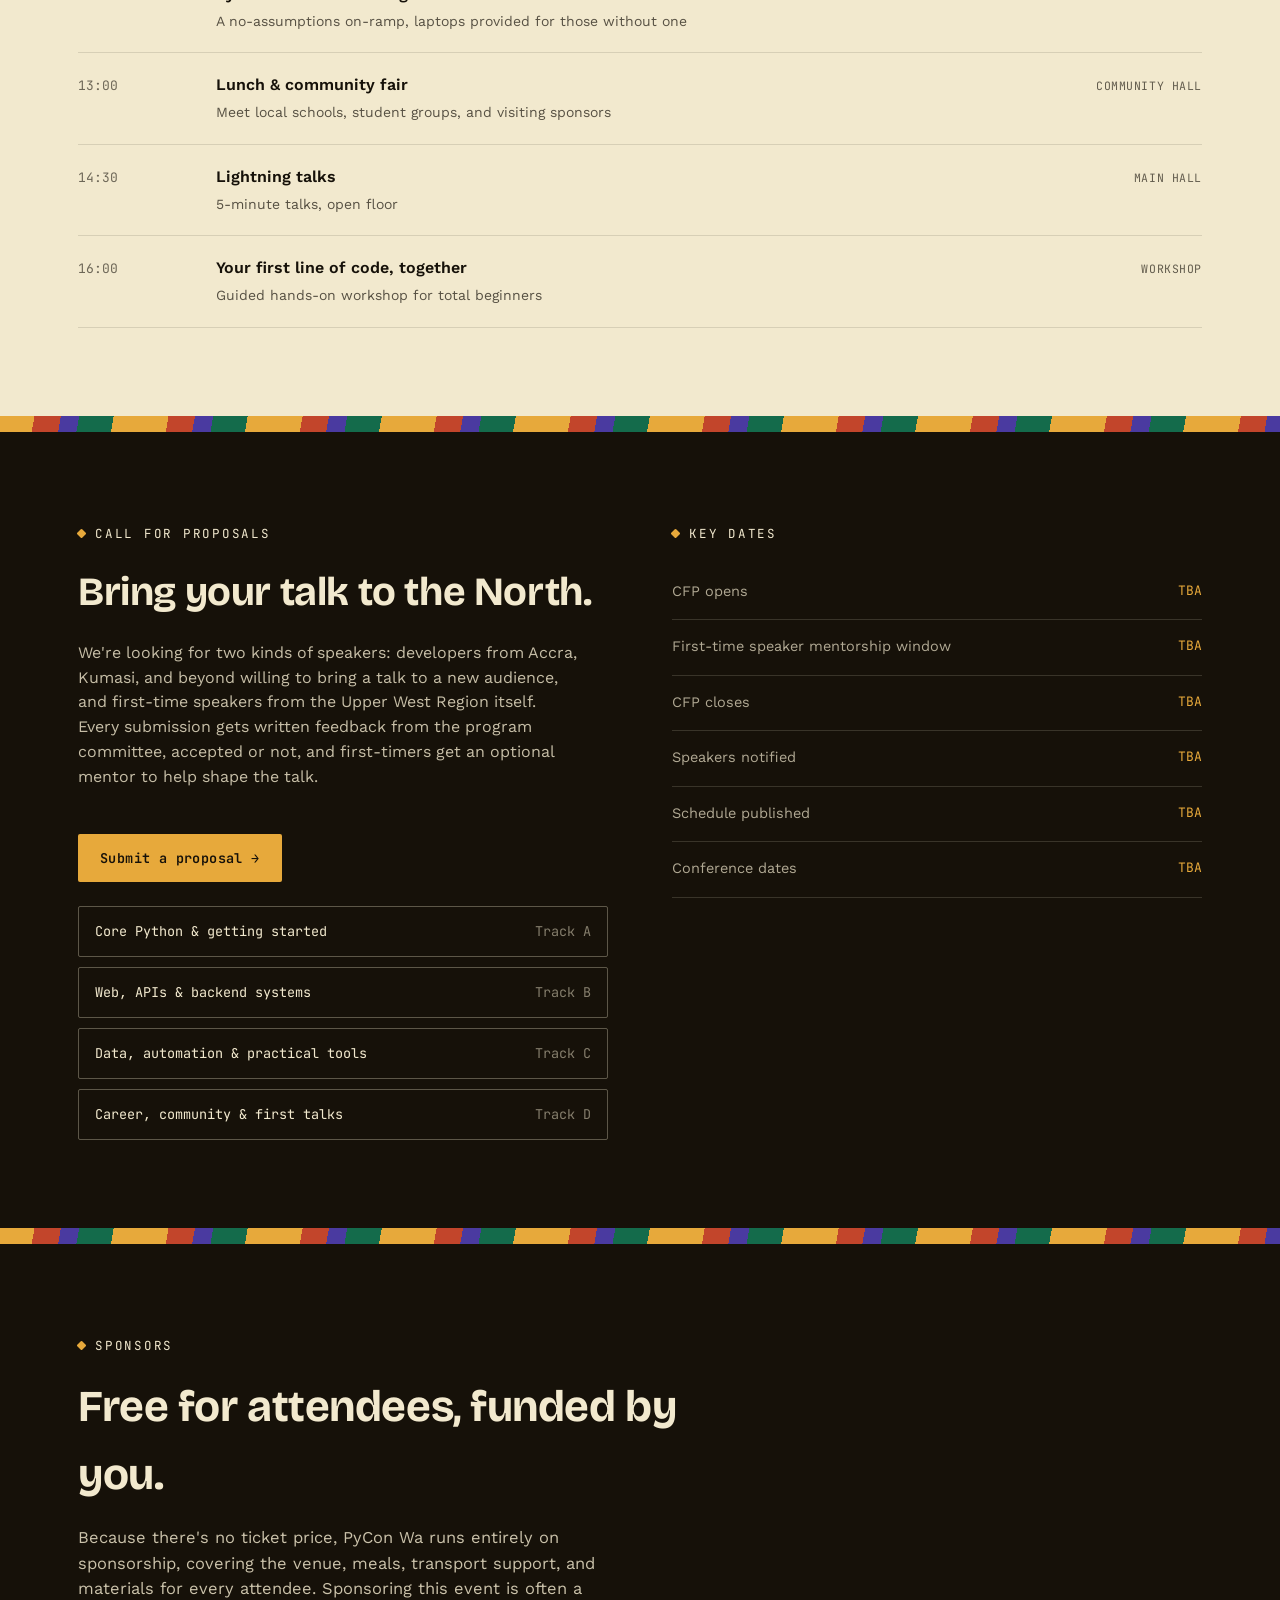
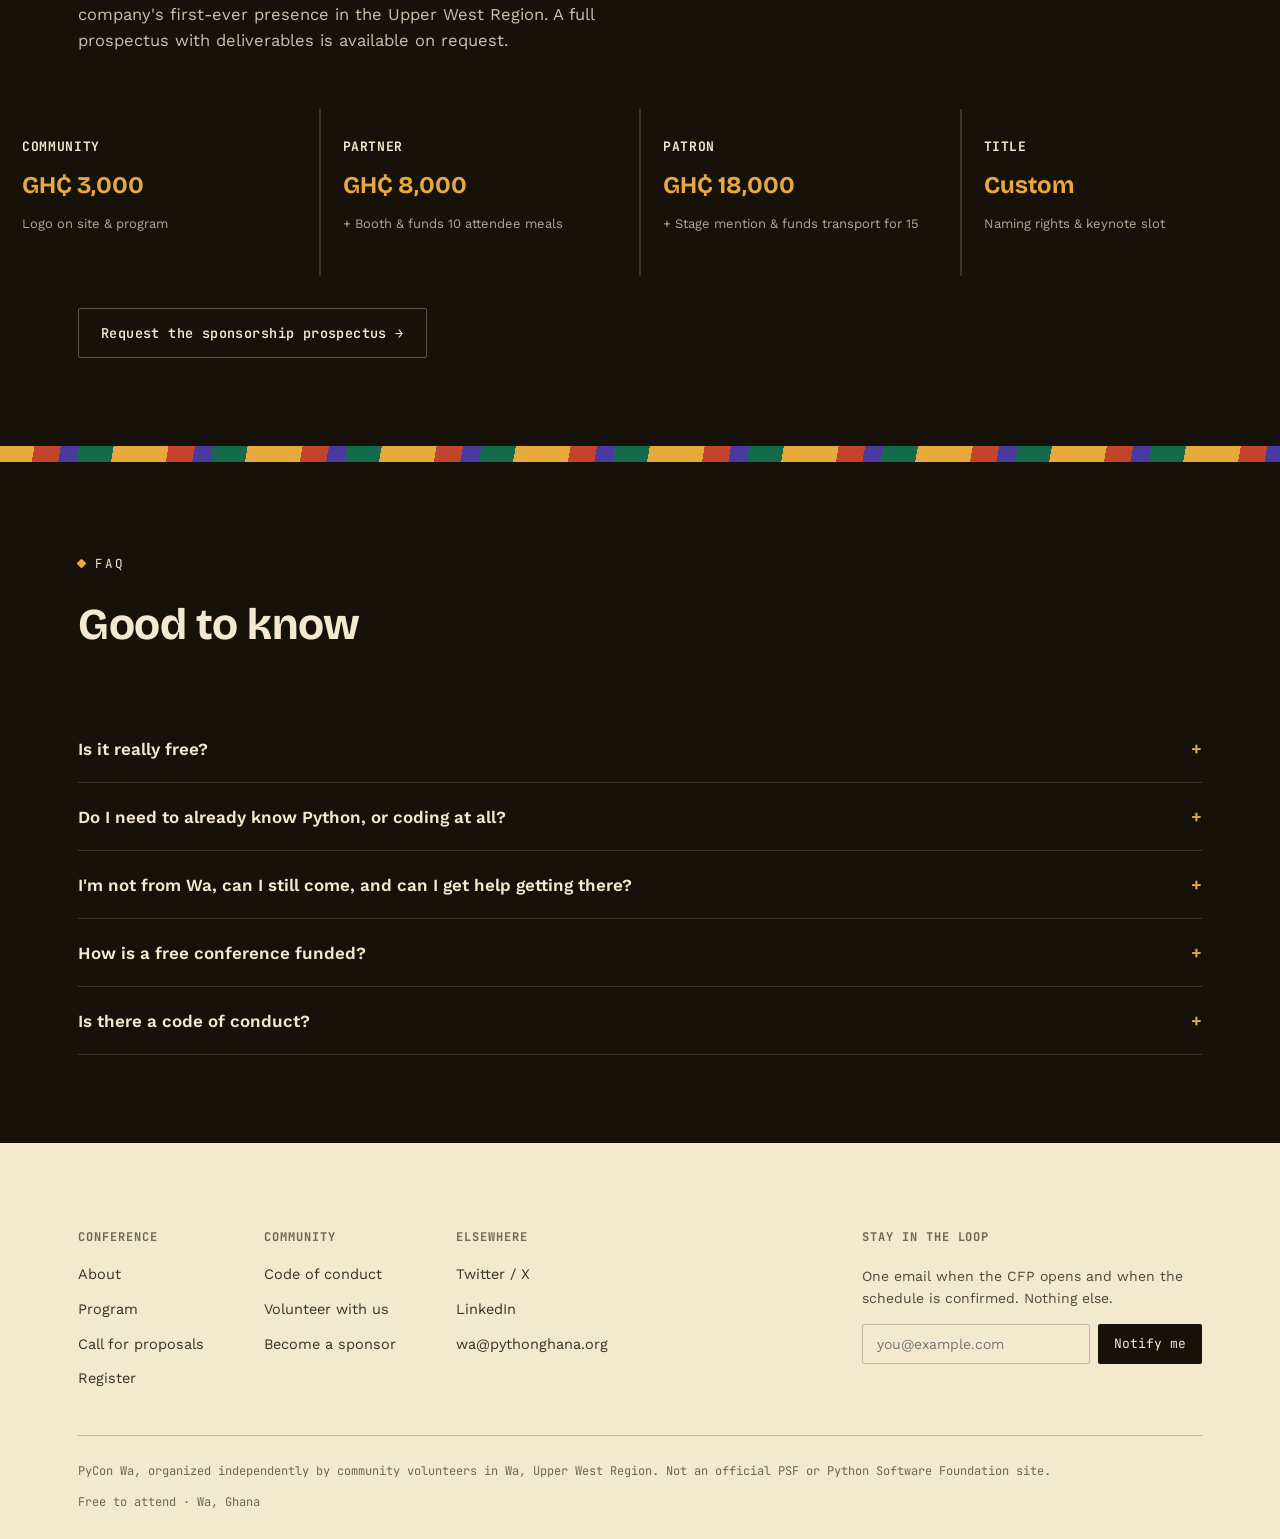
==== commit 3040b562: "make site more functional and realistic" ====
--- a/src/index.html
+++ b/src/index.html
@@ -3,10 +3,10 @@
     <head>
         <meta charset="UTF-8" />
         <meta name="viewport" content="width=device-width, initial-scale=1.0" />
-        <title>PyCon WA 2027: Wa, Upper West Region, Ghana</title>
+        <title>PyCon Wa 2027: Wa, Upper West Region, Ghana</title>
         <meta
             name="description"
-            content="PyCon WA, the first tech conference in Ghana's Upper West Region. Free to attend. Held in Wa."
+            content="PyCon Wa, the first tech conference in Ghana's Upper West Region. Free to attend. Held in Wa."
         />
         <link rel="preconnect" href="https://fonts.googleapis.com" />
         <link rel="preconnect" href="https://fonts.gstatic.com" crossorigin />
@@ -30,9 +30,9 @@
                 <ul class="nav-links" id="navLinks">
                     <li><a href="#about">About</a></li>
                     <li><a href="#why-wa">Why Wa</a></li>
-                    <li><a href="#program">Program</a></li>
-                    <li><a href="#speak">Speak</a></li>
-                    <li><a href="#sponsors">Sponsors</a></li>
+                    <!--<li><a href="#program">Program</a></li>-->
+                    <!--<li><a href="#speak">Speak</a></li>-->
+                    <!--<li><a href="#sponsors">Sponsors</a></li>-->
                     <li><a href="#faq">FAQ</a></li>
                 </ul>
                 <a href="#register" class="nav-cta">Register free</a>
@@ -255,9 +255,9 @@
 
         <div id="speakers-include"></div>
 
-        <div class="weave"></div>
-
-        <section class="light" id="register">
+        <div class="weave" style="display: none"></div>
+
+        <section class="light" id="register" style="display: none">
             <div class="wrap">
                 <div class="register-grid">
                     <div class="register-side reveal">
@@ -429,9 +429,9 @@
 
         <div id="sponsors-include"></div>
 
-        <div class="weave"></div>
-
-        <section class="light" id="venue">
+        <!--<div class="weave"></div>-->
+
+        <!--<section class="light" id="venue">
             <div class="wrap">
                 <div class="section-head reveal">
                     <div class="eyebrow">Venue & getting to Wa</div>
@@ -473,7 +473,7 @@
                     </p>
                 </div>
             </div>
-        </section>
+        </section>-->
 
         <div class="weave"></div>
 
@@ -580,25 +580,23 @@
                                 <li>
                                     <a href="#sponsors">Become a sponsor</a>
                                 </li>
-                                <li>
-                                    <a
-                                        href="https://github.com/"
-                                        target="_blank"
-                                        rel="noopener"
-                                        >Site source on GitHub</a
-                                    >
-                                </li>
                             </ul>
                         </div>
                         <div class="footer-col">
                             <h5>Elsewhere</h5>
                             <ul>
                                 <li><a href="#">Twitter / X</a></li>
-                                <li><a href="#">Facebook</a></li>
-                                <li><a href="#">LinkedIn</a></li>
                                 <li>
-                                    <a href="mailto:hello@pyconwa.org"
-                                        >hello@pyconwa.org</a
+                                    <a
+                                        href="https://www.linkedin.com/company/python-wa/"
+                                        target="_blank"
+                                        rel="noopener"
+                                        >LinkedIn</a
+                                    >
+                                </li>
+                                <li>
+                                    <a href="wa@pythonghana.org"
+                                        >wa@pythonghana.org</a
                                     >
                                 </li>
                             </ul>
@@ -626,7 +624,11 @@
                             One email when the CFP opens and when the schedule
                             is confirmed. Nothing else.
                         </p>
-                        <form id="newsletterForm">
+                        <form
+                            id="newsletterForm"
+                            action="https://formspree.io/f/moeakpvr"
+                            method="post"
+                        >
                             <input
                                 type="email"
                                 placeholder="you@example.com"
@@ -638,7 +640,7 @@
                 </div>
                 <div class="footer-bottom">
                     <span
-                        >PyCon WA, organized independently by community
+                        >PyCon Wa, organized independently by community
                         volunteers in Wa, Upper West Region. Not an official PSF
                         or Python Software Foundation site.</span
                     >
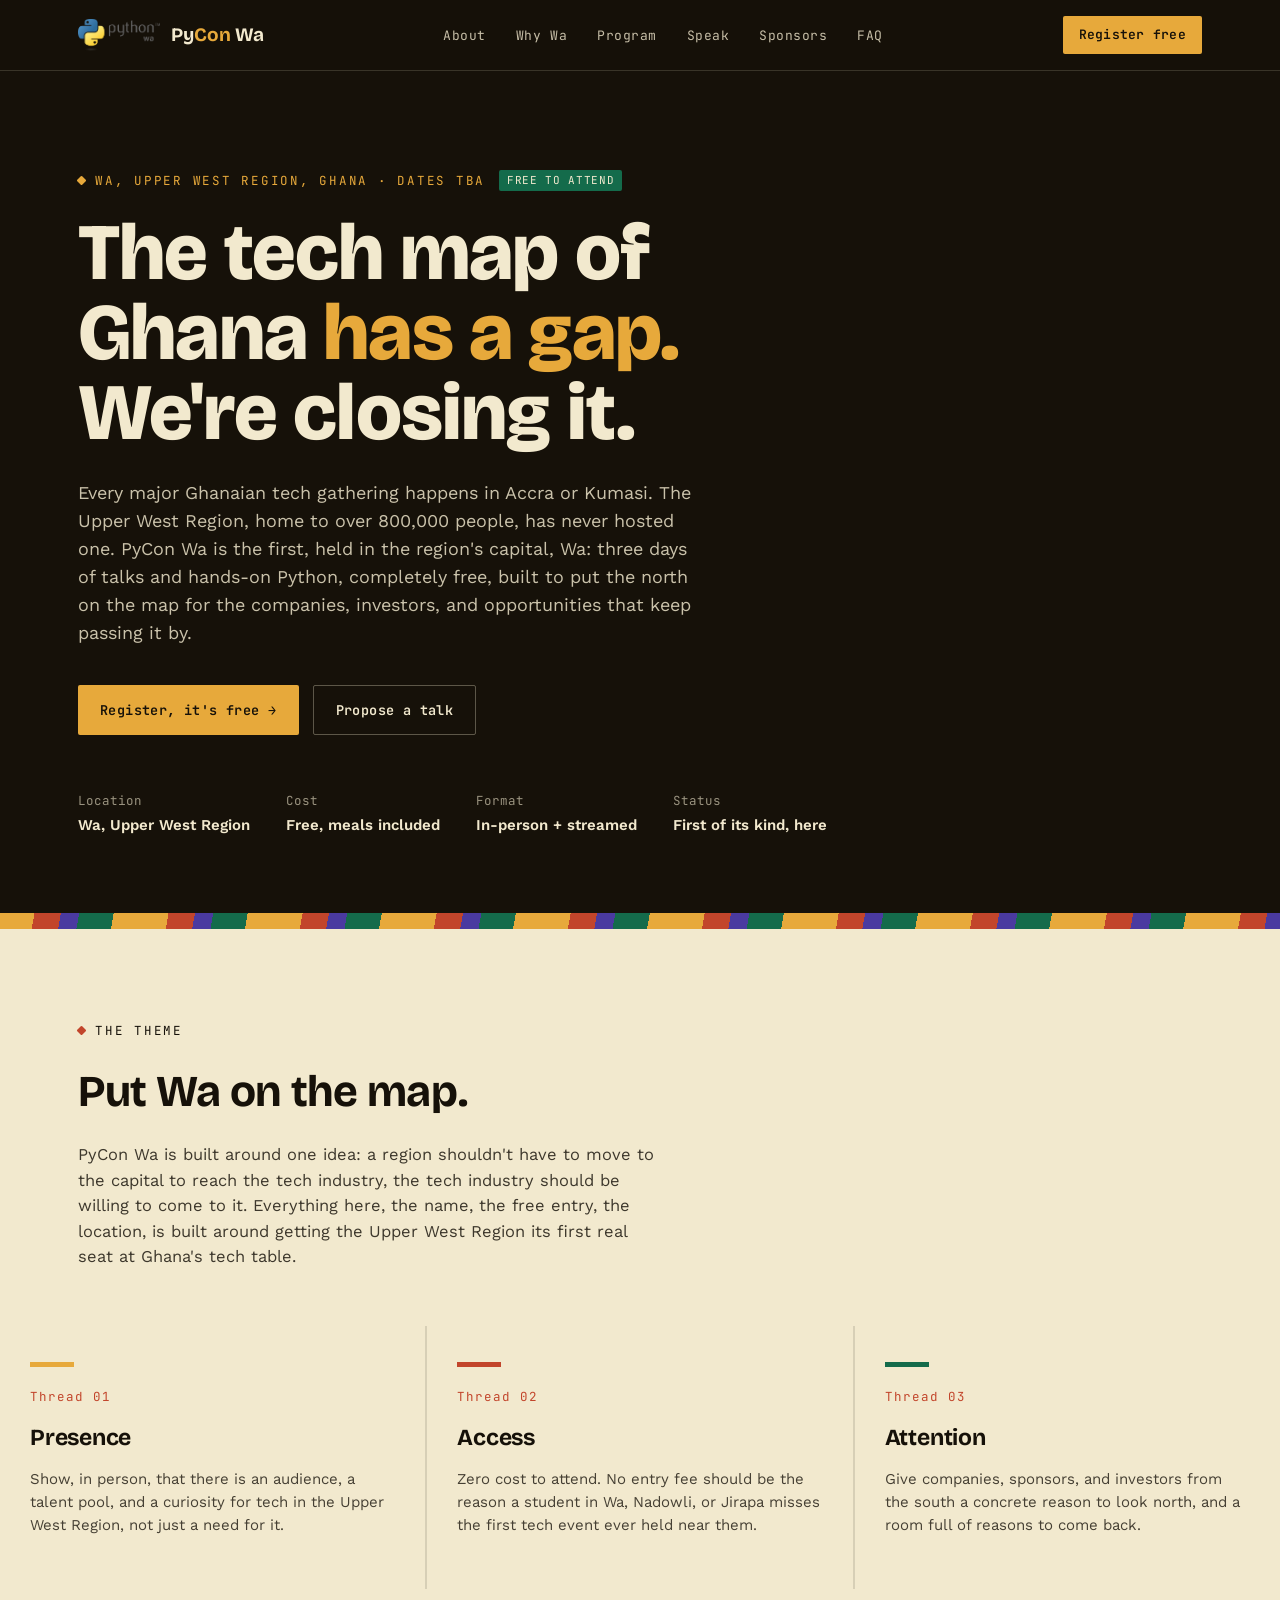
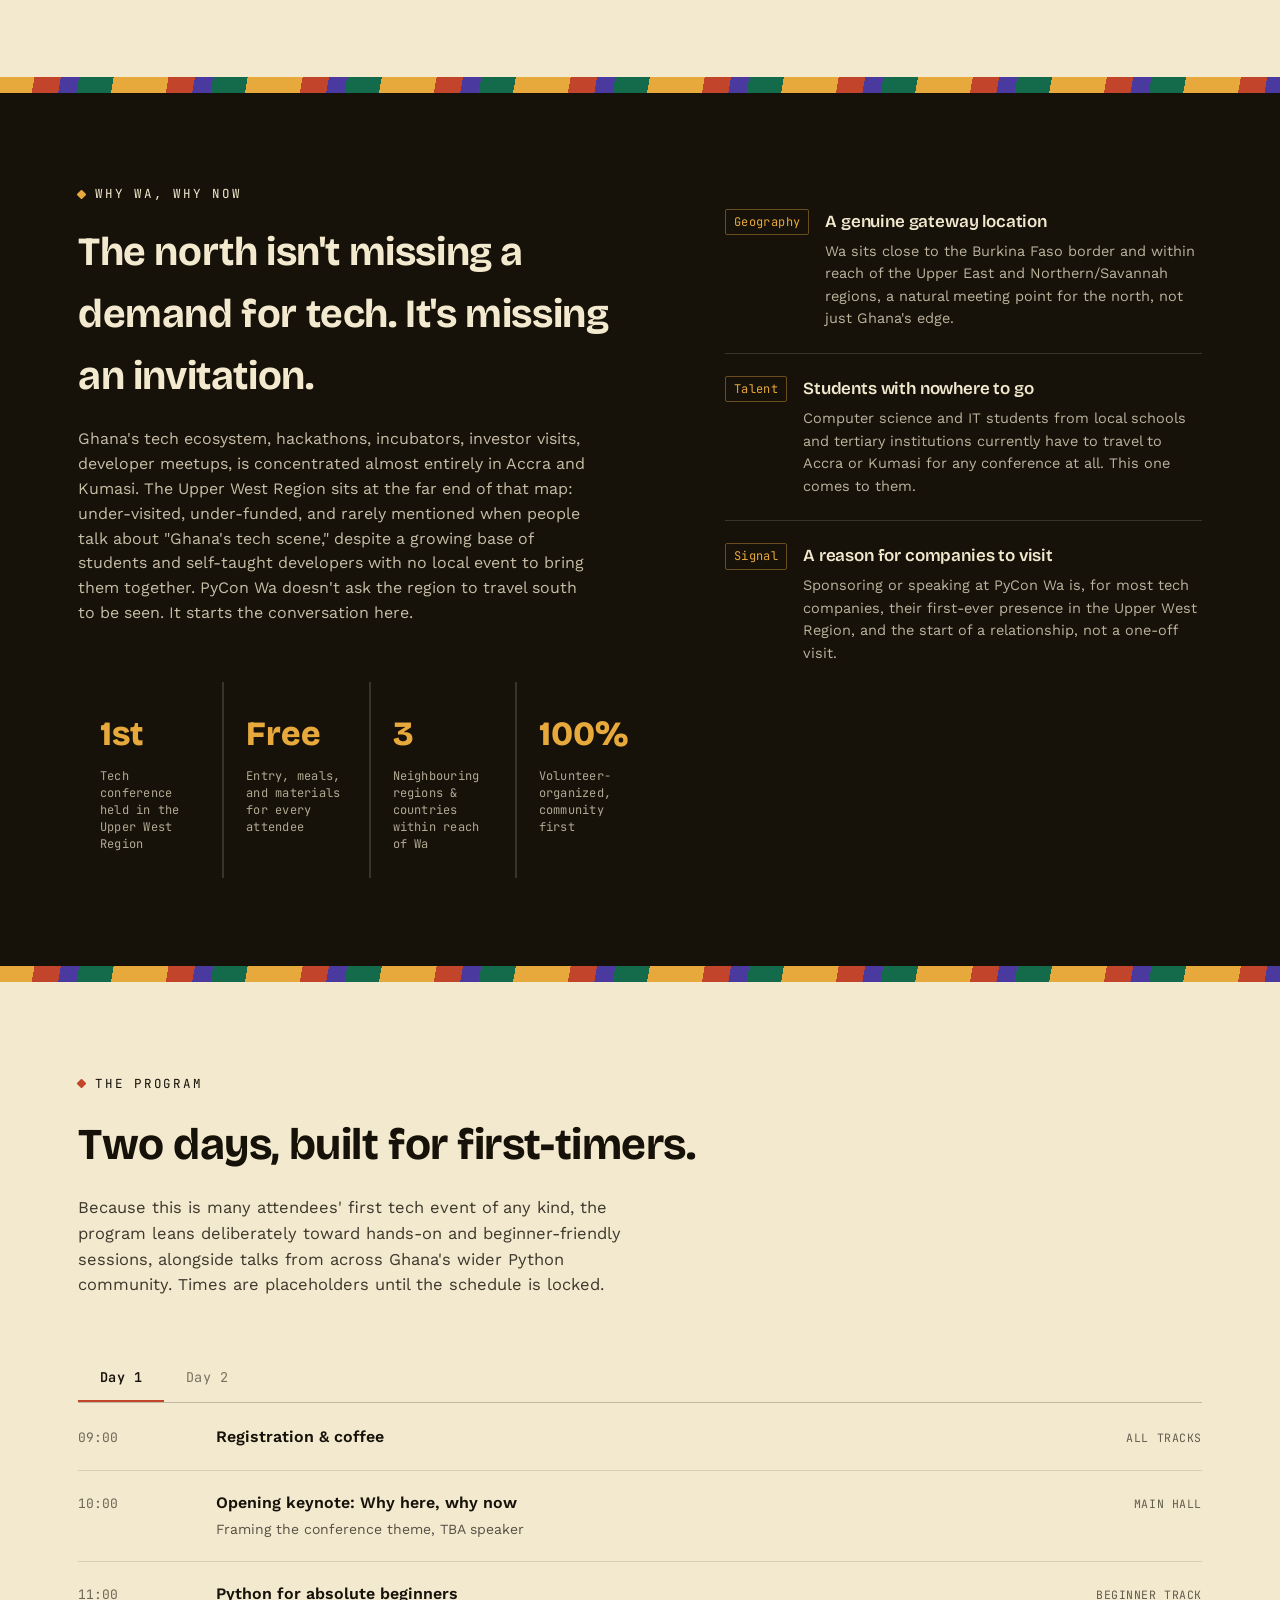
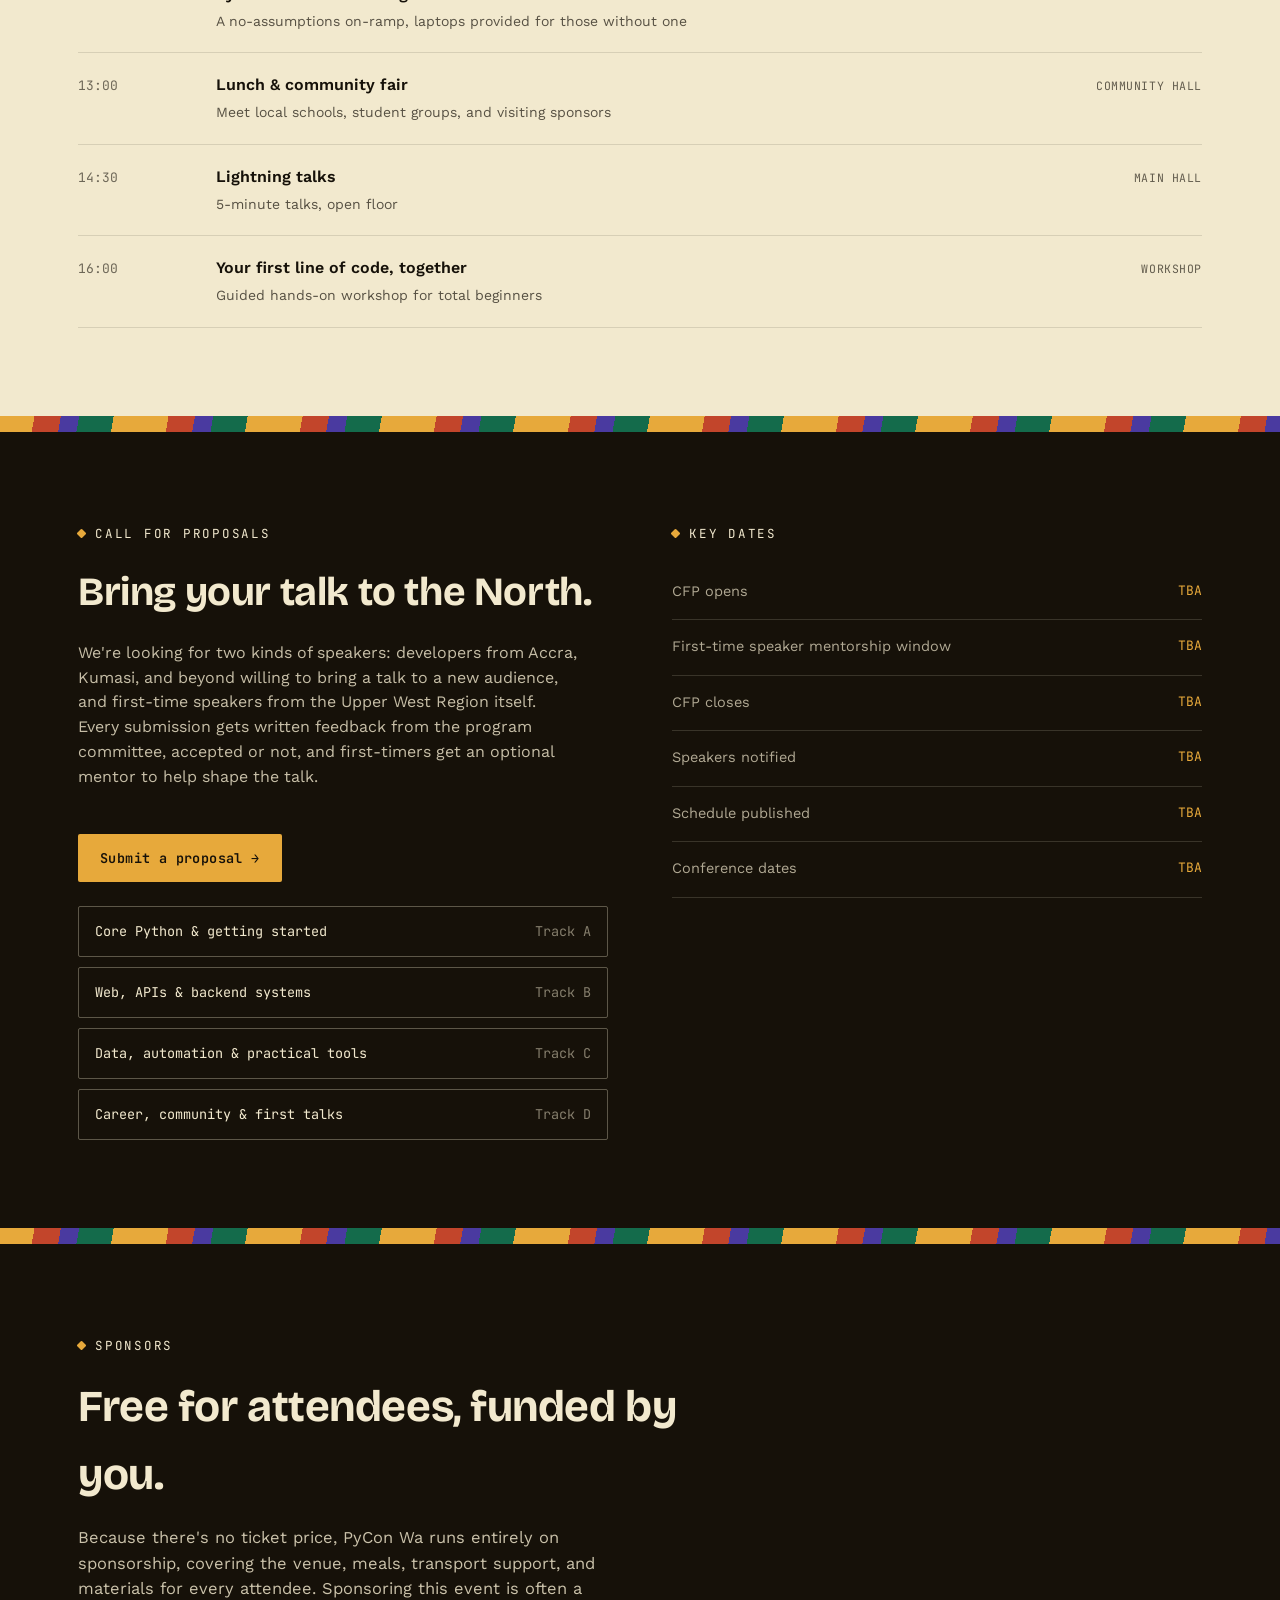
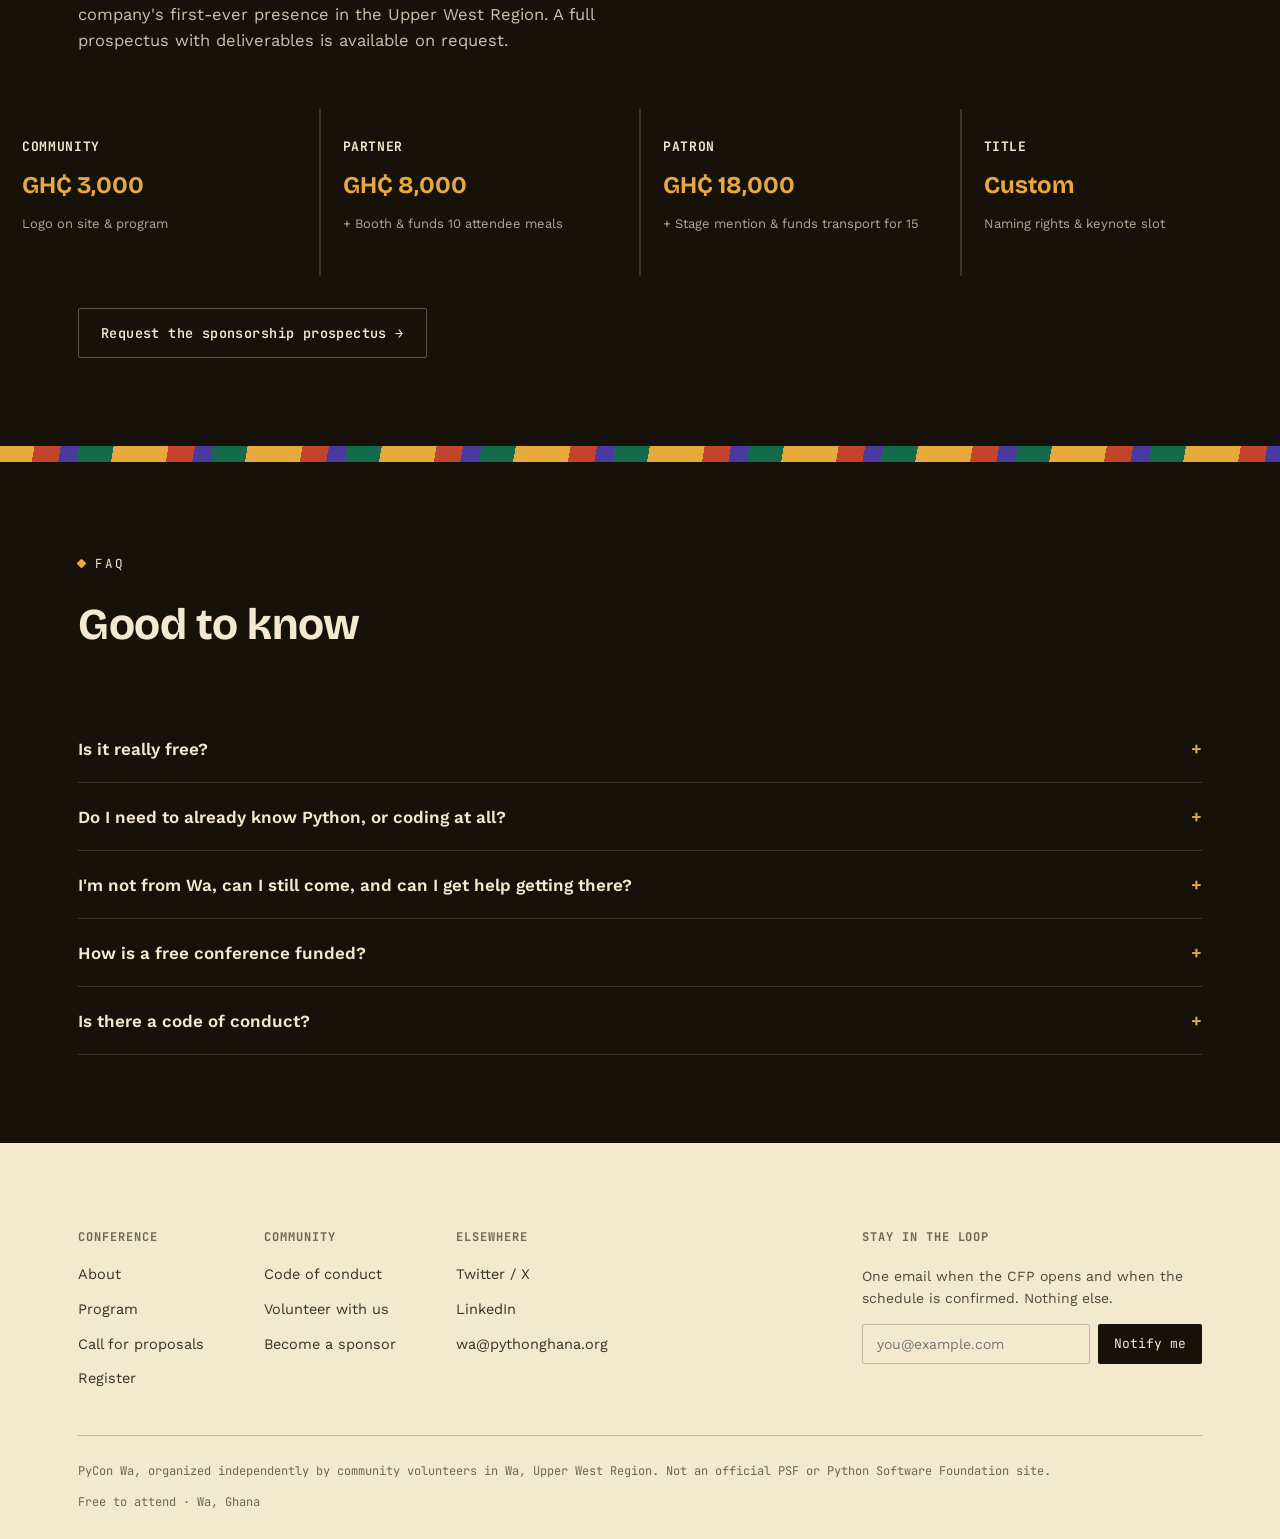
==== commit a81a75bb: "make site more functional and realistic" ====
--- a/src/index.html
+++ b/src/index.html
@@ -30,9 +30,9 @@
                 <ul class="nav-links" id="navLinks">
                     <li><a href="#about">About</a></li>
                     <li><a href="#why-wa">Why Wa</a></li>
-                    <!--<li><a href="#program">Program</a></li>-->
-                    <!--<li><a href="#speak">Speak</a></li>-->
-                    <!--<li><a href="#sponsors">Sponsors</a></li>-->
+                    <li><a href="#program">Program</a></li>
+                    <li><a href="#speak">Speak</a></li>
+                    <li><a href="#sponsors">Sponsors</a></li>
                     <li><a href="#faq">FAQ</a></li>
                 </ul>
                 <a href="#register" class="nav-cta">Register free</a>
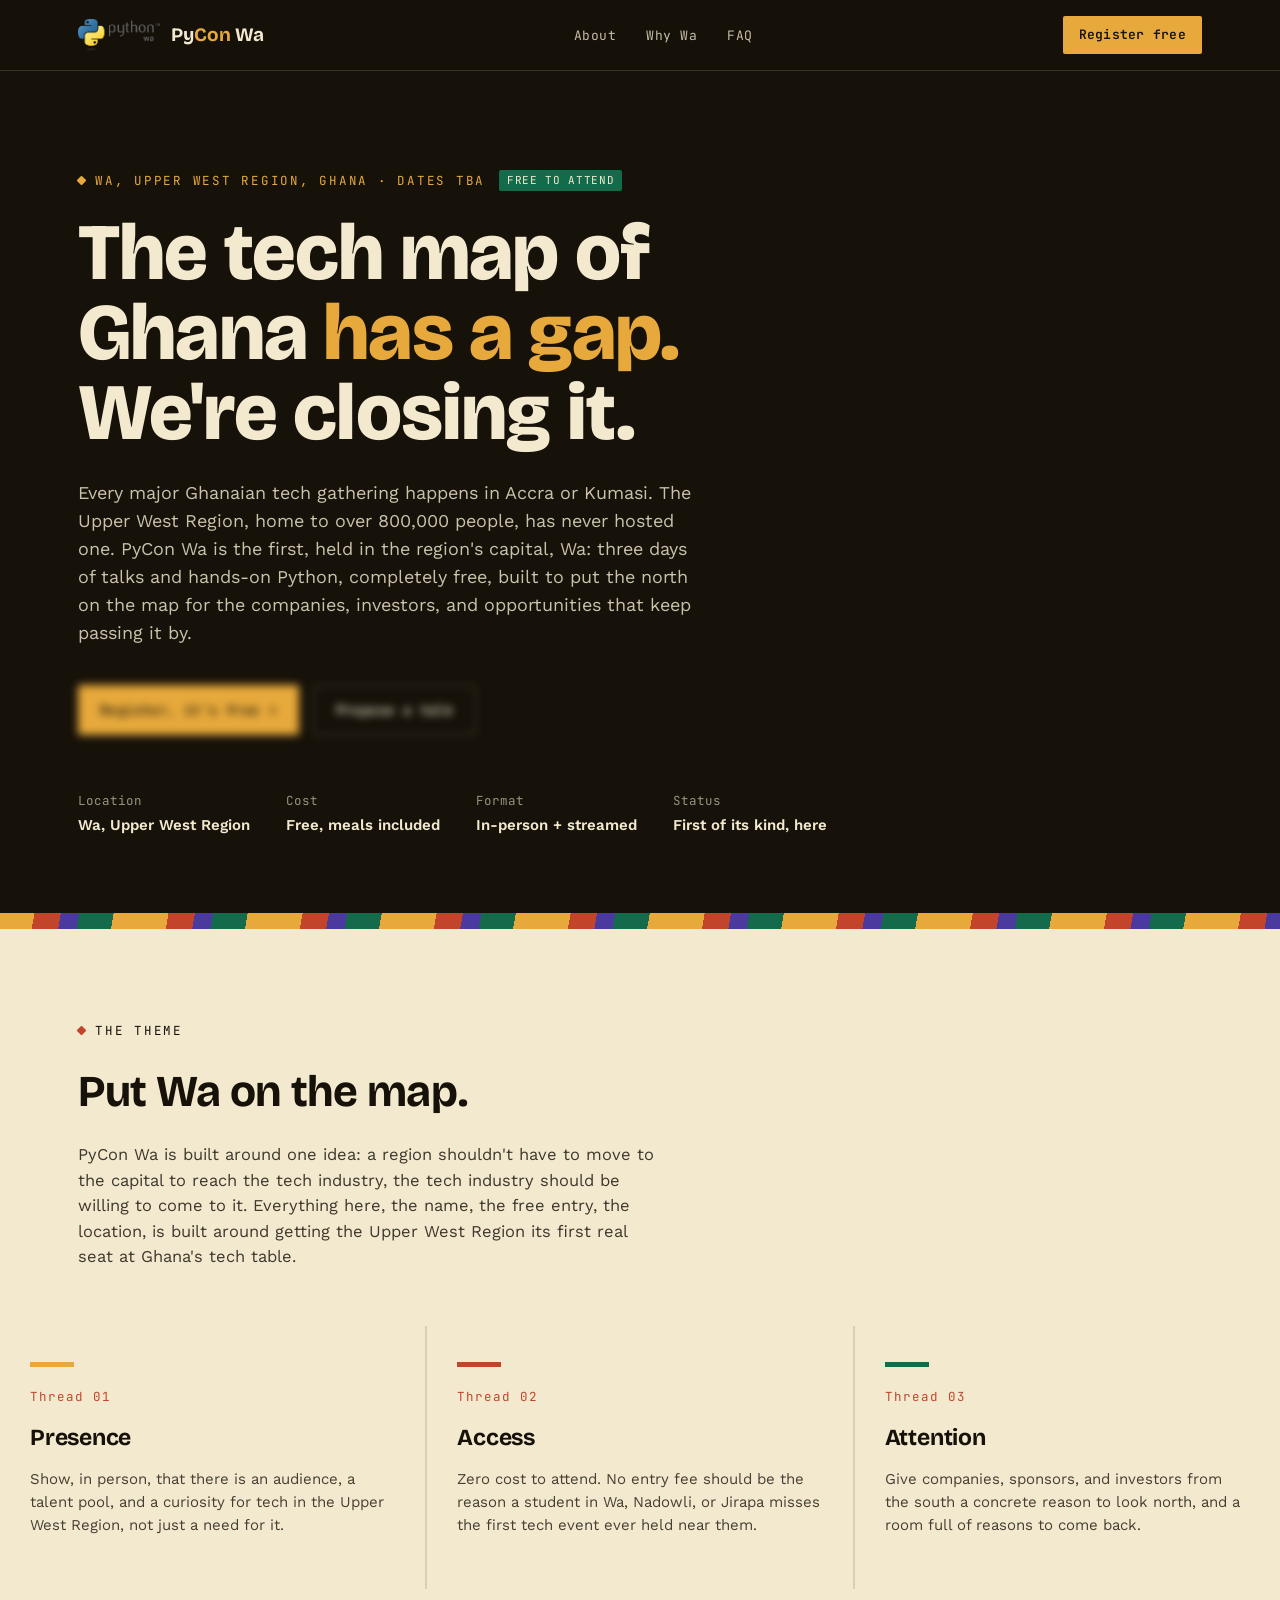
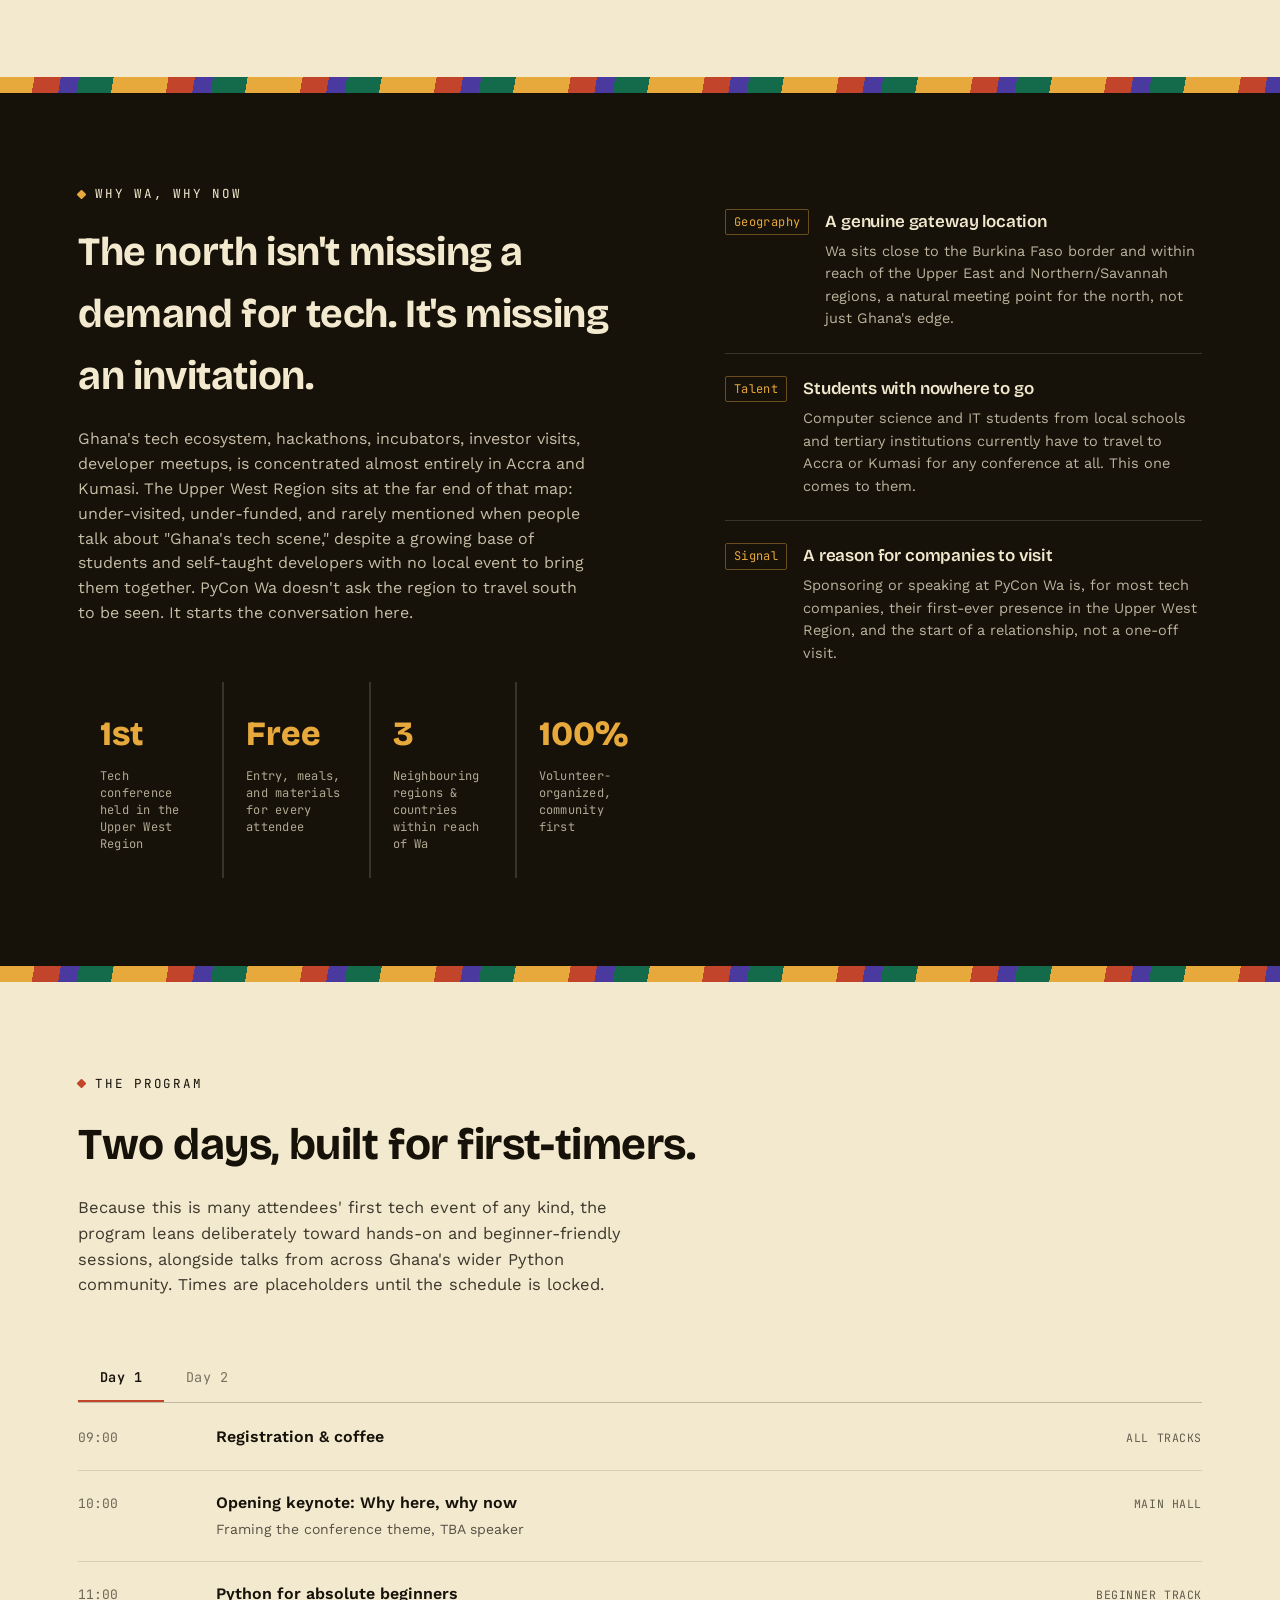
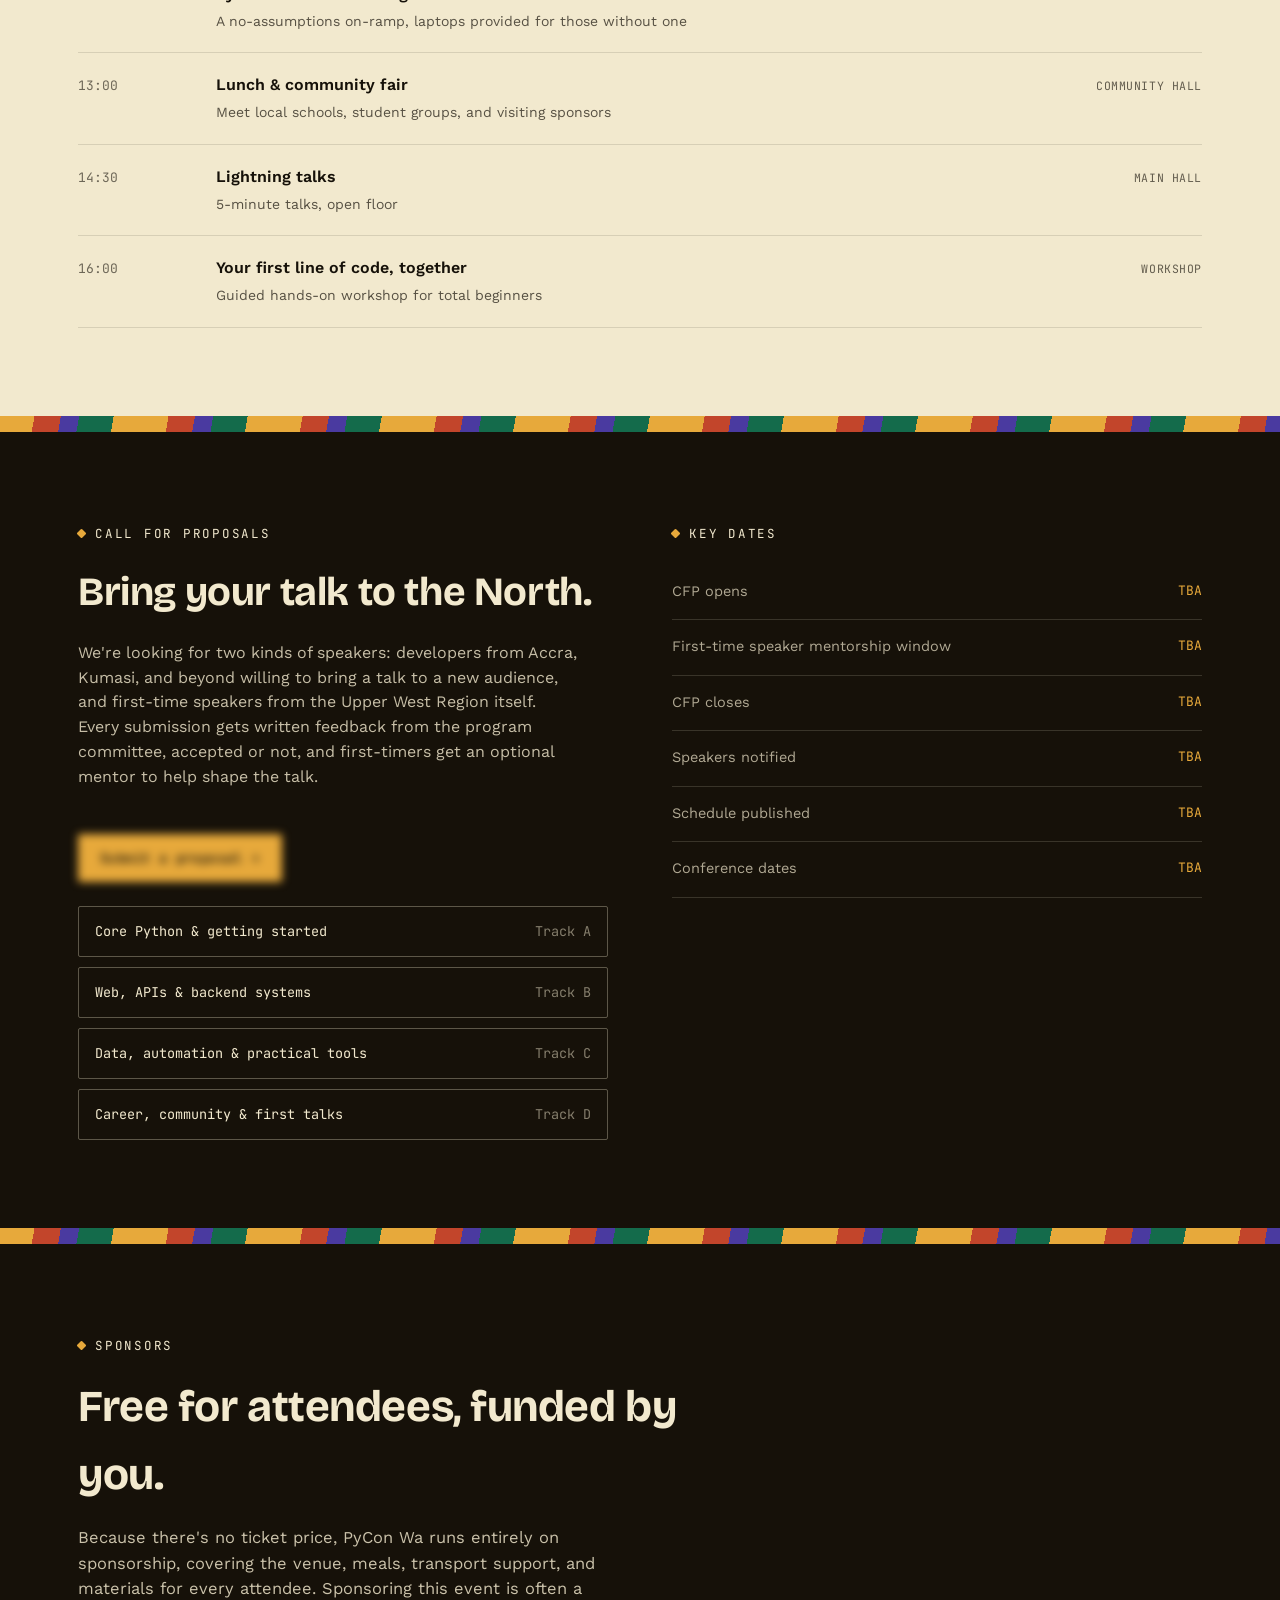
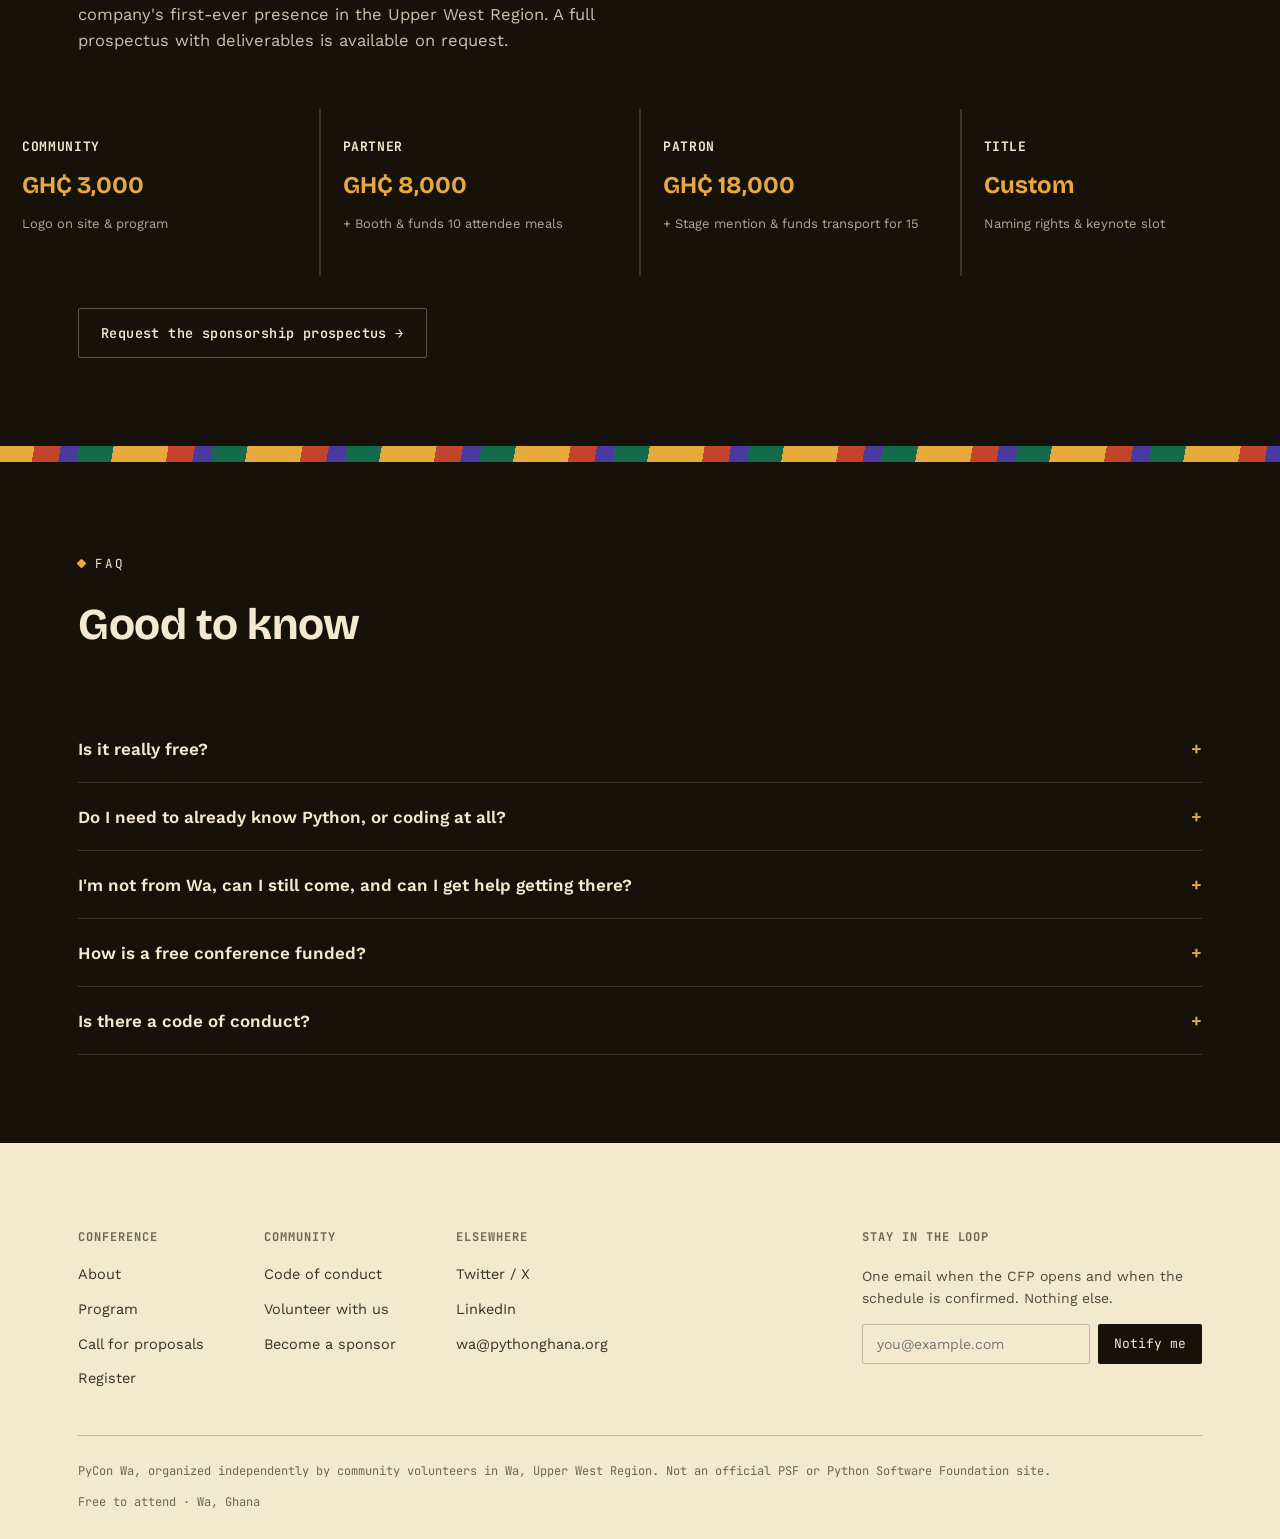
==== commit ac077684: "blur out registration buttons" ====
--- a/src/index.html
+++ b/src/index.html
@@ -30,9 +30,9 @@
                 <ul class="nav-links" id="navLinks">
                     <li><a href="#about">About</a></li>
                     <li><a href="#why-wa">Why Wa</a></li>
-                    <li><a href="#program">Program</a></li>
-                    <li><a href="#speak">Speak</a></li>
-                    <li><a href="#sponsors">Sponsors</a></li>
+                    <!--<li><a href="#program">Program</a></li>-->
+                    <!--<li><a href="#speak">Speak</a></li>-->
+                    <!--<li><a href="#sponsors">Sponsors</a></li>-->
                     <li><a href="#faq">FAQ</a></li>
                 </ul>
                 <a href="#register" class="nav-cta">Register free</a>
@@ -74,10 +74,10 @@
                     passing it by.
                 </p>
                 <div class="hero-actions">
-                    <a href="#register" class="btn btn-primary"
+                    <a href="#register" class="btn btn-primary" style="filter:blur(4px); pointer-events:none;"
                         >Register, it's free →</a
                     >
-                    <a href="#speak" class="btn btn-ghost">Propose a talk</a>
+                    <a href="#speak" class="btn btn-ghost" style="filter:blur(4px); pointer-events:none;">Propose a talk</a>
                 </div>
                 <div class="hero-meta">
                     <div>Location <strong>Wa, Upper West Region</strong></div>
